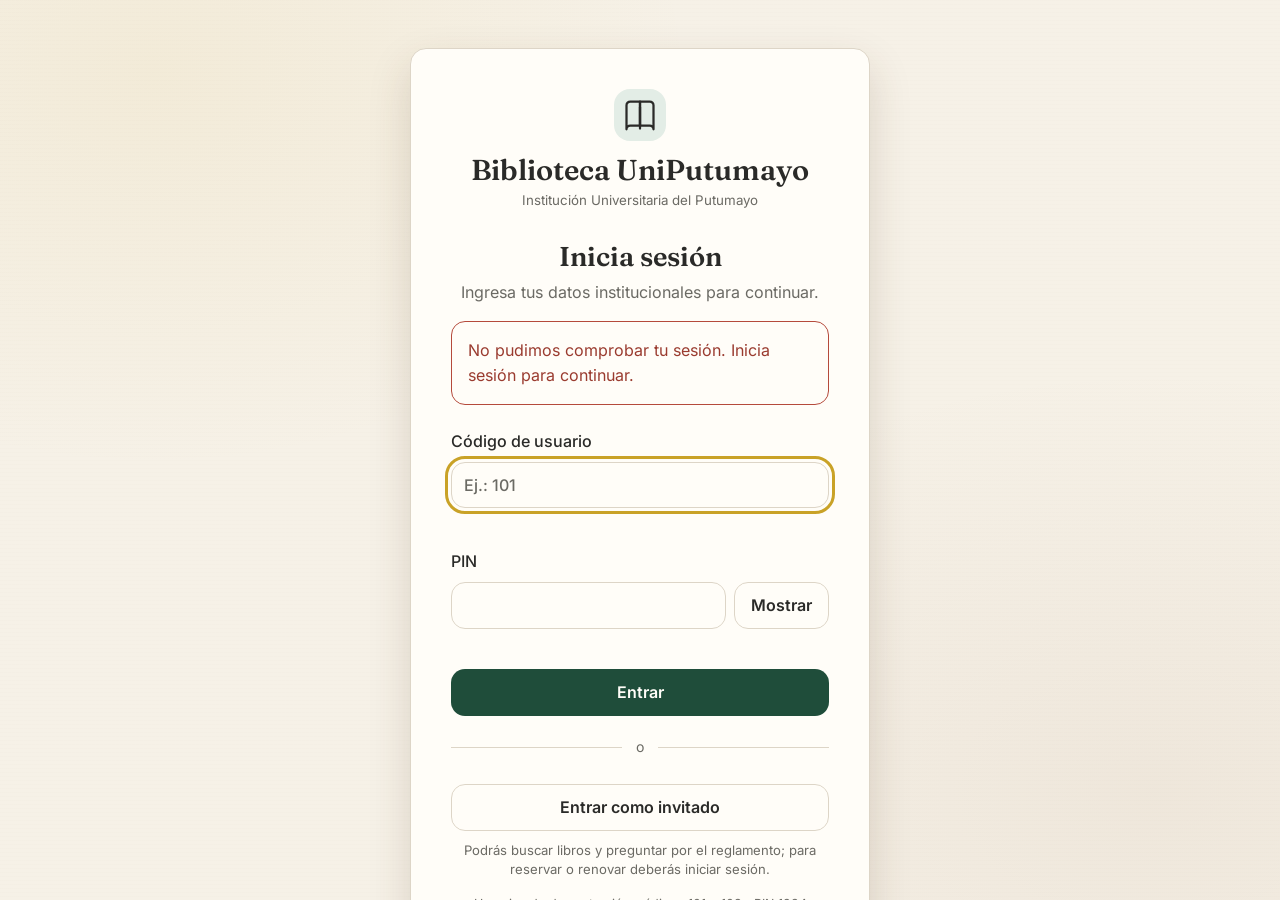
==== static/index.html @ ad5fbecc "Publicar proyecto del agente de biblioteca" ====
<!doctype html>
<html lang="es">
<head>
  <meta charset="utf-8">
  <meta name="viewport" content="width=device-width, initial-scale=1">
  <meta name="theme-color" content="#F6F1E7">
  <meta name="description" content="Biblioteca UniPutumayo de la Institución Universitaria del Putumayo.">
  <title>Biblioteca UniPutumayo · Institución Universitaria del Putumayo</title>
  <script>
    try {
      const temaGuardado = localStorage.getItem("tema");
      document.documentElement.dataset.tema =
        temaGuardado === "claro" || temaGuardado === "oscuro"
          ? temaGuardado
          : matchMedia("(prefers-color-scheme: dark)").matches ? "oscuro" : "claro";
    } catch {
      document.documentElement.dataset.tema =
        matchMedia("(prefers-color-scheme: dark)").matches ? "oscuro" : "claro";
    }
  </script>
  <link rel="icon" href="data:image/svg+xml,%3Csvg xmlns='http://www.w3.org/2000/svg' viewBox='0 0 24 24' fill='none' stroke='%231F4D3A' stroke-width='1.5' stroke-linecap='round' stroke-linejoin='round'%3E%3Cpath d='M12 7v14'/%3E%3Cpath d='M3 5.5A2.5 2.5 0 0 1 5.5 3H12v16H5.5A2.5 2.5 0 0 0 3 21.5z'/%3E%3Cpath d='M21 5.5A2.5 2.5 0 0 0 18.5 3H12v16h6.5a2.5 2.5 0 0 1 2.5 2.5z'/%3E%3C/svg%3E">
  <link rel="stylesheet" href="/static/css/variables.css">
  <link rel="stylesheet" href="/static/css/base.css">
  <link rel="stylesheet" href="/static/css/componentes.css">
  <link rel="stylesheet" href="/static/css/app.css">
  <script type="module" src="/static/js/app.js"></script>
</head>
<body>
  <section class="pantalla-sesion" id="pantalla-sesion" aria-labelledby="titulo-sesion">
    <div class="tarjeta tarjeta-sesion">
      <header class="marca-sesion">
        <span class="marca-sesion__icono" aria-hidden="true">
          <svg viewBox="0 0 24 24" fill="none" stroke="currentColor" stroke-width="1.5" stroke-linecap="round" stroke-linejoin="round">
            <path d="M12 7v14"/><path d="M3 5.5A2.5 2.5 0 0 1 5.5 3H12v16H5.5A2.5 2.5 0 0 0 3 21.5z"/><path d="M21 5.5A2.5 2.5 0 0 0 18.5 3H12v16h6.5a2.5 2.5 0 0 1 2.5 2.5z"/>
          </svg>
        </span>
        <span class="marca-sesion__texto">
          <strong>Biblioteca UniPutumayo</strong>
          <small>Institución Universitaria del Putumayo</small>
        </span>
      </header>
      <h1 id="titulo-sesion">Inicia sesión</h1>
      <p class="texto-sec">Ingresa tus datos institucionales para continuar.</p>
      <div class="aviso aviso--error sesion-aviso" id="sesion-aviso" role="alert" aria-live="assertive" hidden></div>
      <form id="formulario-sesion" novalidate>
        <label class="campo" for="codigo-sesion">Código de usuario
          <input id="codigo-sesion" name="codigo" type="text" inputmode="numeric" autocomplete="username"
            maxlength="10" pattern="[0-9]{3,10}" placeholder="Ej.: 101" required aria-describedby="error-codigo-sesion">
          <small class="campo-error" id="error-codigo-sesion"></small>
        </label>
        <label class="campo" for="pin-sesion">PIN
          <span class="campo-pin">
            <input id="pin-sesion" name="pin" type="password" inputmode="numeric" maxlength="4"
              autocomplete="current-password" pattern="[0-9]{4}" required aria-describedby="error-pin-sesion">
            <button class="btn btn--fantasma boton-mostrar-pin" id="mostrar-pin" type="button"
              aria-label="Mostrar PIN" aria-pressed="false">Mostrar</button>
          </span>
          <small class="campo-error" id="error-pin-sesion"></small>
        </label>
        <button class="btn btn--primario boton-entrar" id="entrar-sesion" type="submit">Entrar</button>
      </form>
      <div class="separador-sesion" aria-hidden="true"><span>o</span></div>
      <button class="btn btn--fantasma boton-invitado" id="entrar-invitado" type="button">Entrar como invitado</button>
      <p class="nota-invitado">Podrás buscar libros y preguntar por el reglamento; para reservar o renovar deberás iniciar sesión.</p>
      <p class="nota-demo">Usuarios de demostración: códigos 101 a 108 · PIN 1234</p>
    </div>
  </section>
  <div class="app-shell" hidden>
    <header class="cabecera-movil">
      <a class="marca" href="#chat" aria-label="Biblioteca UniPutumayo, Institución Universitaria del Putumayo, inicio">
        <span class="marca__icono" aria-hidden="true"></span>
        <span class="marca__texto"><strong>Biblioteca</strong><small>Agente</small></span>
      </a>
      <div class="cabecera-movil__acciones">
        <span class="usuario-chip" id="usuario-chip-movil" aria-live="polite">Invitado</span>
        <button class="btn btn--fantasma boton-sesion-movil" id="iniciar-sesion-movil" type="button" hidden>Iniciar sesión</button>
        <button class="btn btn--icono" id="abrir-cuenta-movil" type="button" aria-label="Abrir Mi cuenta" aria-controls="panel-cuenta">
          <span data-icono="usuario"></span>
        </button>
        <button class="btn btn--icono" id="abrir-menu-movil" type="button" aria-label="Abrir menú" aria-expanded="false" aria-controls="menu-movil">
          <span aria-hidden="true">☰</span>
        </button>
      </div>
    </header>
    <aside class="barra-lateral" aria-label="Navegación principal">
      <a class="marca" href="#chat" aria-label="Biblioteca UniPutumayo, Institución Universitaria del Putumayo, inicio">
        <span class="marca__icono" aria-hidden="true"></span>
        <span class="marca__texto"><strong>Biblioteca UniPutumayo</strong><small>Institución Universitaria del Putumayo</small></span>
      </a>
      <button class="btn btn--acento nueva-conversacion" id="nueva-conversacion" type="button">
        <span aria-hidden="true">＋</span><span>Nueva conversación</span>
      </button>
      <button class="btn btn--fantasma borrar-chat" id="borrar-chat" type="button" hidden>
        <span aria-hidden="true">×</span><span>Borrar chat</span>
      </button>
      <button class="btn btn--fantasma subir-tesis" id="subir-tesis" type="button" aria-label="Subir tesis" title="Subir tesis" hidden>
        <svg viewBox="0 0 24 24" fill="none" stroke="currentColor" stroke-width="1.5" stroke-linecap="round" stroke-linejoin="round" aria-hidden="true">
          <path d="M7 3.5h7l4 4V20a1.5 1.5 0 0 1-1.5 1.5h-9A1.5 1.5 0 0 1 6 20V5a1.5 1.5 0 0 1 1-1.5z"/>
          <path d="M14 3.5V8h4M12 17v-6m-2.5 2.5L12 11l2.5 2.5"/>
        </svg><span>Subir tesis</span>
      </button>
      <button class="btn btn--fantasma estado-subida-tesis" id="estado-subida-tesis" type="button" hidden>
        <span class="estado-subida-tesis__punto" aria-hidden="true"></span><span>Procesando tesis… 0 %</span>
      </button>
      <nav class="navegacion" aria-label="Vistas">
        <a href="#chat" data-vista="chat" aria-label="Chat"><span data-icono="chat"></span><span>Chat</span></a>
        <a href="#catalogo" data-vista="catalogo" aria-label="Catálogo"><span data-icono="catalogo"></span><span>Catálogo</span></a>
        <a href="#mi-cuenta" data-vista="mi-cuenta" aria-label="Mi cuenta"><span data-icono="usuario"></span><span>Mi cuenta</span></a>
        <a href="#mis-reservas" data-vista="mis-reservas" aria-label="Mis reservas"><span data-icono="reservar"></span><span>Mis reservas</span></a>
      </nav>
      <section class="servicios-panel" aria-label="Estado de servicios">
        <h2>Servicios</h2>
        <div class="servicios-lista">
          <span class="servicio servicio--espera" data-servicio="postgresql"><i class="servicio__punto"></i>PostgreSQL</span>
          <span class="servicio servicio--espera" data-servicio="ollama"><i class="servicio__punto"></i>Ollama</span>
          <span class="servicio servicio--espera" data-servicio="whisper"><i class="servicio__punto"></i>Whisper</span>
          <span class="servicio servicio--espera" data-servicio="piper"><i class="servicio__punto"></i>Piper</span>
        </div>
      </section>
      <div class="preferencias">
        <button class="interruptor preferencia-btn" id="leer-voz" type="button" aria-pressed="false">
          <span data-icono="play"></span><span>Leer respuestas en voz alta</span>
        </button>
        <button class="interruptor preferencia-btn" id="interruptor-tema" type="button" aria-pressed="false">
          <span data-icono="luna"></span><span>Modo oscuro</span>
        </button>
      </div>
      <a class="enlace-panel-tecnico" href="#panel/mapa"><span data-icono="ajustes"></span><span>Panel técnico</span><span aria-hidden="true">⚙</span></a>
    </aside>
    <div class="menu-movil" id="menu-movil" role="dialog" aria-modal="true" aria-labelledby="titulo-menu-movil" hidden>
      <button class="menu-movil__fondo" id="cerrar-menu-fondo" type="button" aria-label="Cerrar menú"></button>
      <section class="menu-movil__hoja" aria-label="Preferencias y servicios">
        <header><h2 id="titulo-menu-movil">Menú</h2><button class="btn btn--icono" id="cerrar-menu-movil" type="button" aria-label="Cerrar menú"><span data-icono="x"></span></button></header>
        <div id="contenido-menu-movil"></div>
      </section>
    </div>

    <main class="zona-central">
      <div class="vistas">
        <section class="vista vista--activa" id="vista-chat" data-contenedor-vista="chat" aria-labelledby="titulo-chat"></section>
        <section class="vista catalogo" id="vista-catalogo" data-contenedor-vista="catalogo" aria-labelledby="titulo-catalogo" hidden></section>
        <section class="vista vista-reservas" id="vista-mis-reservas" data-contenedor-vista="mis-reservas" aria-labelledby="titulo-mis-reservas" hidden>
          <h1 id="titulo-mis-reservas" tabindex="-1">Mis reservas</h1>
          <div class="mis-reservas-contenido" id="mis-reservas-contenido"></div>
        </section>
        <section class="vista panel-tecnico" id="vista-panel" data-contenedor-vista="panel" aria-labelledby="titulo-panel-tecnico" hidden>
          <header class="panel-tecnico__encabezado">
            <div>
              <h1 id="titulo-panel-tecnico" tabindex="-1">Panel técnico</h1>
              <p>Herramientas para la demostración y el seguimiento del agente.</p>
            </div>
            <a class="btn btn--fantasma panel-tecnico__volver" href="#chat">← Volver al chat</a>
          </header>
          <div class="panel-tecnico__pestanas" role="tablist" aria-label="Herramientas técnicas">
            <button id="pestana-panel-mapa" type="button" role="tab" aria-selected="true" aria-controls="panel-mapa" tabindex="0" data-pestana-panel="mapa">Mapa del conocimiento</button>
            <button id="pestana-panel-sql" type="button" role="tab" aria-selected="false" aria-controls="panel-sql" tabindex="-1" data-pestana-panel="sql">SQL vs pgvector</button>
            <button id="pestana-panel-bitacora" type="button" role="tab" aria-selected="false" aria-controls="panel-bitacora" tabindex="-1" data-pestana-panel="bitacora">Bitácora</button>
          </div>
          <section class="panel-tecnico__contenido" id="panel-mapa" role="tabpanel" aria-labelledby="pestana-panel-mapa" tabindex="0" data-panel-contenido="mapa"></section>
          <section class="panel-tecnico__contenido" id="panel-sql" role="tabpanel" aria-labelledby="pestana-panel-sql" tabindex="0" data-panel-contenido="sql" hidden></section>
          <section class="panel-tecnico__contenido" id="panel-bitacora" role="tabpanel" aria-labelledby="pestana-panel-bitacora" tabindex="0" data-panel-contenido="bitacora" hidden></section>
        </section>
      </div>
    </main>

    <aside class="panel-cuenta" id="panel-cuenta" aria-label="Mi cuenta">
      <div class="panel-cuenta__encabezado">
        <h2 tabindex="-1">Mi cuenta</h2>
        <button class="btn btn--icono" id="plegar-cuenta" type="button" aria-label="Plegar panel Mi cuenta" aria-expanded="true">
          <span data-icono="x"></span>
        </button>
      </div>
      <div class="cuenta-contenido" id="cuenta-contenido"></div>
    </aside>
    <button class="cuenta-overlay" id="cuenta-overlay" type="button" aria-label="Cerrar panel Mi cuenta" hidden></button>
    <nav class="navegacion-movil" aria-label="Navegación inferior">
      <a href="#chat" data-vista="chat" aria-label="Chat"><span data-icono="chat"></span><small>Chat</small></a>
      <a href="#catalogo" data-vista="catalogo" aria-label="Catálogo"><span data-icono="catalogo"></span><small>Catálogo</small></a>
      <a href="#mis-reservas" data-vista="mis-reservas" aria-label="Mis reservas"><span data-icono="reservar"></span><small>Reservas</small></a>
      <a href="#mi-cuenta" data-vista="mi-cuenta" aria-label="Mi cuenta"><span data-icono="usuario"></span><small>Mi cuenta</small></a>
    </nav>
  </div>
</body>
</html>
---- static/css/variables.css ----
:root {
  color-scheme: light;
  --papel: #F6F1E7;
  --superficie: #FFFDF8;
  --verde: #1F4D3A;
  --verde-claro: #E3EDE6;
  --madera: #8B5E3C;
  --laton: #C9A227;
  --tinta: #2A2A28;
  --gris: #6B6A64;
  --disponible: #2E7D4F;
  --prestado: #B54A3C;
  --reservado: #C98A1B;
  --disponible-texto: #23633E;
  --prestado-texto: #9A3B2F;
  --reservado-texto: #8A5A00;

  --fondo: var(--papel);
  --texto: var(--tinta);
  --texto-sec: var(--gris);
  --borde: #DDD5C7;
  --sombra: 0 10px 28px rgb(83 55 31 / 10%);
  --sombra-grande: 0 18px 42px rgb(83 55 31 / 17%);
  --foco: var(--laton);
  --boton-primario-bg: var(--verde);
  --boton-primario-fg: var(--superficie);
  --boton-acento-bg: var(--laton);
  --boton-acento-fg: var(--tinta);
  --radio: 14px;
  --radio-lg: 16px;
  --espacio-1: 4px;
  --espacio-2: 8px;
  --espacio-3: 12px;
  --espacio-4: 16px;
  --espacio-6: 24px;
  --espacio-8: 32px;
  --espacio-12: 48px;
  --dur-rapida: 150ms;
  --dur: 220ms;
  --ease: cubic-bezier(.2, .7, .2, 1);
}

[data-tema="oscuro"] {
  color-scheme: dark;
  --fondo: #14201B;
  --superficie: #1C2B25;
  --texto: #EDE6D6;
  --texto-sec: #C6C1B5;
  --verde-claro: #294438;
  --borde: #43544A;
  --sombra: 0 10px 28px rgb(0 0 0 / 24%);
  --sombra-grande: 0 18px 42px rgb(0 0 0 / 38%);
  --foco: #E3B84E;
  --boton-primario-bg: #367052;
  --boton-primario-fg: #FFFDF8;
  --boton-acento-bg: var(--laton);
  --boton-acento-fg: var(--tinta);
  --disponible-texto: #6CC08F;
  --prestado-texto: #E68A7D;
  --reservado-texto: #E3B04B;
}
---- static/css/base.css ----
@font-face {
  font-family: Inter;
  src: url("../fonts/inter-400.woff2") format("woff2");
  font-style: normal;
  font-weight: 400;
  font-display: swap;
}

@font-face {
  font-family: Inter;
  src: url("../fonts/inter-500.woff2") format("woff2");
  font-style: normal;
  font-weight: 500;
  font-display: swap;
}

@font-face {
  font-family: Inter;
  src: url("../fonts/inter-600.woff2") format("woff2");
  font-style: normal;
  font-weight: 600;
  font-display: swap;
}

@font-face {
  font-family: Inter;
  src: url("../fonts/inter-700.woff2") format("woff2");
  font-style: normal;
  font-weight: 700;
  font-display: swap;
}

@font-face {
  font-family: Fraunces;
  src: url("../fonts/fraunces-500.woff2") format("woff2");
  font-style: normal;
  font-weight: 500;
  font-display: swap;
}

@font-face {
  font-family: Fraunces;
  src: url("../fonts/fraunces-600.woff2") format("woff2");
  font-style: normal;
  font-weight: 600;
  font-display: swap;
}

@font-face {
  font-family: Fraunces;
  src: url("../fonts/fraunces-700.woff2") format("woff2");
  font-style: normal;
  font-weight: 700;
  font-display: swap;
}

@font-face {
  font-family: Fraunces;
  src: url("../fonts/fraunces-500-italic.woff2") format("woff2");
  font-style: italic;
  font-weight: 500;
  font-display: swap;
}

*,
*::before,
*::after {
  box-sizing: border-box;
}

html {
  min-width: 320px;
  background: var(--fondo);
  scroll-behavior: smooth;
}

body {
  min-width: 320px;
  min-height: 100vh;
  margin: 0;
  color: var(--texto);
  background-color: var(--fondo);
  background-image:
    radial-gradient(ellipse at 12% 8%, rgb(201 162 39 / 5%), transparent 34%),
    radial-gradient(ellipse at 90% 48%, rgb(139 94 60 / 4%), transparent 38%);
  font-family: Inter, sans-serif;
  font-size: 16px;
  line-height: 1.55;
  transition: color var(--dur) var(--ease), background-color var(--dur) var(--ease);
}

[data-tema="oscuro"] body {
  background-image:
    radial-gradient(ellipse at 12% 8%, rgb(201 162 39 / 5%), transparent 34%),
    radial-gradient(ellipse at 90% 48%, rgb(50 103 75 / 10%), transparent 38%);
}

button,
input,
select,
textarea {
  font: inherit;
}

button {
  color: inherit;
}

img,
svg {
  display: block;
  max-width: 100%;
}

a {
  color: var(--verde);
  text-underline-offset: .18em;
}

[data-tema="oscuro"] a {
  color: #A8D4B7;
}

h1,
h2,
h3,
h4,
.titulo {
  margin: 0;
  font-family: Fraunces, Georgia, serif;
  font-weight: 600;
  line-height: 1.16;
}

p {
  margin: 0;
}

::selection {
  color: var(--tinta);
  background: #EBD99C;
}

:focus-visible {
  outline: 3px solid var(--foco);
  outline-offset: 3px;
}

.sr-only {
  position: absolute;
  width: 1px;
  height: 1px;
  padding: 0;
  overflow: hidden;
  clip: rect(0, 0, 0, 0);
  white-space: nowrap;
  clip-path: inset(50%);
  border: 0;
}

* {
  scrollbar-color: #A79B85 transparent;
  scrollbar-width: thin;
}

*::-webkit-scrollbar {
  width: 10px;
  height: 10px;
}

*::-webkit-scrollbar-thumb {
  border: 3px solid transparent;
  border-radius: 999px;
  background: #A79B85;
  background-clip: padding-box;
}

@media (prefers-reduced-motion: reduce) {
  *,
  *::before,
  *::after {
    scroll-behavior: auto !important;
    animation-duration: .01ms !important;
    animation-iteration-count: 1 !important;
    transition-duration: .01ms !important;
  }
}
---- static/css/componentes.css ----
.contenedor {
  width: min(1120px, calc(100% - 32px));
  margin-inline: auto;
}

.seccion {
  margin-block: var(--espacio-12);
}

.seccion__encabezado {
  display: flex;
  align-items: end;
  justify-content: space-between;
  gap: var(--espacio-4);
  margin-bottom: var(--espacio-6);
}

.seccion__encabezado p,
.texto-sec {
  color: var(--texto-sec);
}

.rejilla {
  display: grid;
  gap: var(--espacio-4);
}

.rejilla--2 {
  grid-template-columns: repeat(2, minmax(0, 1fr));
}

.rejilla--3 {
  grid-template-columns: repeat(3, minmax(0, 1fr));
}

.rejilla--4 {
  grid-template-columns: repeat(4, minmax(0, 1fr));
}

.fila {
  display: flex;
  flex-wrap: wrap;
  align-items: center;
  gap: var(--espacio-3);
}

.btn {
  display: inline-flex;
  min-height: 44px;
  align-items: center;
  justify-content: center;
  gap: var(--espacio-2);
  padding: 10px 16px;
  border: 1px solid transparent;
  border-radius: var(--radio);
  background: var(--superficie);
  color: var(--texto);
  cursor: pointer;
  font-weight: 600;
  text-align: center;
  text-decoration: none;
  transition:
    transform var(--dur-rapida) var(--ease),
    box-shadow var(--dur-rapida) var(--ease),
    background-color var(--dur-rapida) var(--ease),
    border-color var(--dur-rapida) var(--ease);
}

.btn:hover:not(:disabled) {
  transform: translateY(-2px);
  box-shadow: var(--sombra);
}

.btn:active:not(:disabled) {
  transform: translateY(0);
}

.btn:disabled,
.btn[aria-disabled="true"] {
  cursor: not-allowed;
  opacity: .52;
}

.btn--muestra-hover {
  transform: translateY(-2px);
  box-shadow: var(--sombra);
}

.btn--muestra-foco {
  outline: 3px solid var(--foco);
  outline-offset: 3px;
}

.btn--primario {
  background: var(--boton-primario-bg);
  color: var(--boton-primario-fg);
}

.btn--primario:hover:not(:disabled) {
  background: #173d2e;
}

[data-tema="oscuro"] .btn--primario:hover:not(:disabled) {
  background: #447f60;
}

.btn--acento {
  background: var(--boton-acento-bg);
  color: var(--boton-acento-fg);
}

.btn--acento:hover:not(:disabled) {
  background: #D7B84F;
}

.btn--fantasma {
  border-color: var(--borde);
  background: transparent;
  color: var(--texto);
}

.btn--fantasma:hover:not(:disabled) {
  background: var(--verde-claro);
}

.btn--icono {
  width: 44px;
  height: 44px;
  padding: 9px;
  border-color: var(--borde);
  border-radius: 50%;
}

.btn--icono svg {
  width: 22px;
  height: 22px;
}

.campo {
  display: grid;
  gap: var(--espacio-2);
  color: var(--texto);
  font-weight: 500;
}

.campo input,
.campo select,
.campo textarea {
  width: 100%;
  min-height: 46px;
  padding: 10px 12px;
  border: 1px solid var(--borde);
  border-radius: var(--radio);
  background: var(--superficie);
  color: var(--texto);
}

.campo textarea {
  min-height: 110px;
  resize: vertical;
  field-sizing: content;
}

.campo input::placeholder,
.campo textarea::placeholder {
  color: var(--texto-sec);
  opacity: 1;
}

.tarjeta {
  padding: var(--espacio-6);
  border: 1px solid var(--borde);
  border-radius: var(--radio-lg);
  background: var(--superficie);
  box-shadow: var(--sombra);
}

.tarjeta > * + * {
  margin-top: var(--espacio-3);
}

.chip {
  display: inline-flex;
  min-height: 30px;
  align-items: center;
  gap: var(--espacio-2);
  padding: 4px 10px;
  border: 1px solid var(--borde);
  border-radius: 999px;
  background: var(--superficie);
  color: var(--texto);
  font-size: .875rem;
  font-weight: 500;
}

.chip--fuente {
  border-color: transparent;
  background: var(--verde-claro);
  color: var(--texto);
}

.chip svg {
  width: 16px;
  height: 16px;
}

.estado {
  display: inline-flex;
  align-items: center;
  gap: 7px;
  color: var(--texto);
  font-size: .9rem;
  font-weight: 600;
}

.estado::before,
.servicio__punto {
  width: 9px;
  height: 9px;
  flex: 0 0 9px;
  border-radius: 50%;
  background: currentColor;
  content: "";
}

.estado--disponible {
  color: var(--disponible-texto);
}

.estado--disponible::before {
  background: var(--disponible);
}

.estado--prestado {
  color: var(--prestado-texto);
}

.estado--prestado::before {
  background: var(--prestado);
}

.estado--reservado {
  color: var(--reservado-texto);
}

.estado--reservado::before {
  background: var(--reservado);
}

.interruptor {
  display: inline-flex;
  min-height: 44px;
  align-items: center;
  gap: var(--espacio-2);
  padding: 8px 12px;
  border: 1px solid var(--borde);
  border-radius: 999px;
  background: var(--superficie);
  color: var(--texto);
  cursor: pointer;
  font-weight: 600;
}

.interruptor svg {
  width: 20px;
  height: 20px;
}

.servicio {
  display: inline-flex;
  align-items: center;
  gap: var(--espacio-2);
  color: var(--texto);
}

.servicio--ok .servicio__punto {
  color: var(--disponible);
}

.servicio--error .servicio__punto {
  color: var(--prestado);
}

.servicio--espera .servicio__punto {
  color: var(--gris);
}

.lomo {
  position: relative;
  min-height: 220px;
  overflow: hidden;
  padding: var(--espacio-6) var(--espacio-4) var(--espacio-4) calc(var(--espacio-4) + 10px);
  border: 1px solid var(--borde);
  border-radius: var(--radio-lg);
  background: var(--superficie);
  box-shadow: var(--sombra);
  transition: transform var(--dur) var(--ease), box-shadow var(--dur) var(--ease);
}

.lomo::before {
  position: absolute;
  inset: 0 auto 0 0;
  width: 10px;
  background: var(--color-lomo, var(--verde));
  content: "";
}

.lomo:hover {
  transform: translateY(-3px);
  box-shadow: var(--sombra-grande);
}

.lomo--libro {
  --color-lomo: var(--verde);
}

.lomo--tesis {
  --color-lomo: var(--madera);
}

.lomo--articulo {
  --color-lomo: var(--laton);
}

.lomo--recurso_digital {
  --color-lomo: var(--gris);
}

.lomo__tipo {
  color: var(--texto-sec);
  font-size: .8rem;
  font-weight: 600;
  letter-spacing: .06em;
  text-transform: uppercase;
}

.lomo h3 {
  margin-block: var(--espacio-2);
  font-size: 1.35rem;
}

.lomo__autor,
.lomo__estante {
  color: var(--texto-sec);
  font-size: .92rem;
}

.lomo__pie {
  display: flex;
  flex-wrap: wrap;
  align-items: center;
  justify-content: space-between;
  gap: var(--espacio-2);
  margin-top: var(--espacio-4);
}

.coincidencia {
  display: grid;
  grid-template-columns: 1fr auto;
  align-items: center;
  gap: var(--espacio-2);
  margin-top: var(--espacio-3);
  color: var(--texto-sec);
  font-size: .82rem;
}

.coincidencia progress {
  width: 100%;
  height: 8px;
  overflow: hidden;
  border: 0;
  border-radius: 999px;
  background: var(--verde-claro);
  accent-color: var(--verde);
}

.coincidencia progress::-webkit-progress-bar {
  border-radius: 999px;
  background: var(--verde-claro);
}

.coincidencia progress::-webkit-progress-value {
  border-radius: 999px;
  background: var(--verde);
}

.pensando {
  display: inline-flex;
  align-items: center;
  gap: 6px;
}

.pensando span {
  width: 8px;
  height: 8px;
  border-radius: 50%;
  background: var(--verde);
  animation: pensar 1s infinite ease-in-out;
}

.pensando span:nth-child(2) {
  animation-delay: 150ms;
}

.pensando span:nth-child(3) {
  animation-delay: 300ms;
}

@keyframes pensar {
  0%, 60%, 100% { opacity: .35; transform: translateY(0); }
  30% { opacity: 1; transform: translateY(-4px); }
}

.confirmacion {
  border-color: #D9C17A;
  background: linear-gradient(135deg, var(--superficie), rgb(201 162 39 / 10%));
}

.confirmacion__titulo {
  display: flex;
  align-items: center;
  gap: var(--espacio-2);
  font-weight: 700;
}

.confirmacion__titulo svg {
  width: 22px;
  height: 22px;
  color: var(--reservado-texto);
}

.aviso {
  display: flex;
  align-items: flex-start;
  gap: var(--espacio-3);
  padding: var(--espacio-4);
  border: 1px solid var(--borde);
  border-radius: var(--radio);
  background: var(--superficie);
}

.aviso svg {
  width: 20px;
  height: 20px;
  flex: 0 0 auto;
}

.aviso--error {
  border-color: var(--prestado);
  color: var(--prestado-texto);
}

.aviso--info {
  border-color: #779A81;
  background: var(--verde-claro);
}

.barra-tiempos {
  display: flex;
  height: 18px;
  overflow: hidden;
  border-radius: 999px;
  background: var(--verde-claro);
}

.barra-tiempos__segmento {
  min-width: 3px;
}

.barra-tiempos__stt {
  background: #286A8A;
}

.barra-tiempos__busqueda {
  background: #287A58;
}

.barra-tiempos__llm {
  background: #72539A;
}

.barra-tiempos__tts {
  background: #A85D35;
}

.leyenda {
  display: flex;
  flex-wrap: wrap;
  gap: var(--espacio-3) var(--espacio-4);
  margin-top: var(--espacio-3);
  color: var(--texto-sec);
  font-size: .88rem;
}

.leyenda__item {
  display: inline-flex;
  align-items: center;
  gap: 7px;
}

.leyenda__color {
  width: 10px;
  height: 10px;
  border-radius: 3px;
}

.iconos {
  display: grid;
  grid-template-columns: repeat(auto-fit, minmax(125px, 1fr));
  gap: var(--espacio-3);
}

.icono-muestra {
  display: grid;
  min-height: 92px;
  justify-items: center;
  align-content: center;
  gap: var(--espacio-2);
  padding: var(--espacio-3);
  border: 1px solid var(--borde);
  border-radius: var(--radio);
  background: var(--superficie);
  color: var(--texto-sec);
  font-size: .82rem;
  text-align: center;
}

.icono-muestra svg {
  width: 24px;
  height: 24px;
  color: var(--verde);
}

.paleta-muestra {
  display: grid;
  grid-template-columns: repeat(auto-fit, minmax(135px, 1fr));
  gap: var(--espacio-3);
}

.color-muestra {
  overflow: hidden;
  border: 1px solid var(--borde);
  border-radius: var(--radio);
  background: var(--superficie);
}

.color-muestra__bloque {
  height: 68px;
  background: var(--muestra);
}

.color-muestra__texto {
  padding: var(--espacio-2) var(--espacio-3);
  font-size: .82rem;
}

.color-muestra__texto strong,
.color-muestra__texto span {
  display: block;
}

.color-muestra__texto span {
  color: var(--texto-sec);
}

.muestra-estados {
  display: grid;
  gap: var(--espacio-3);
}

.muestra-estados__fila {
  display: flex;
  flex-wrap: wrap;
  align-items: center;
  gap: var(--espacio-3);
}

.muestra-estados__fila > span:first-child {
  width: 88px;
  color: var(--texto-sec);
}

@media (max-width: 760px) {
  .rejilla--3,
  .rejilla--4 {
    grid-template-columns: repeat(2, minmax(0, 1fr));
  }
}

@media (max-width: 520px) {
  .contenedor {
    width: min(100% - 24px, 1120px);
  }

  .seccion {
    margin-block: var(--espacio-8);
  }

  .seccion__encabezado {
    align-items: flex-start;
    flex-direction: column;
  }

  .rejilla--2,
  .rejilla--3,
  .rejilla--4 {
    grid-template-columns: minmax(0, 1fr);
  }

  .tarjeta {
    padding: var(--espacio-4);
  }
}
/* Controles del modo llamada, creados desde el chat. */
.llamada {
  display: flex;
  flex-wrap: wrap;
  align-items: center;
  gap: .6rem 1rem;
  flex-basis: 100%;
  min-width: 0;
  padding-top: .6rem;
}
.llamada__estado {
  font-size: .82rem;
  line-height: 1.4;
  overflow-wrap: anywhere;
  flex: 1 1 14rem;
}
.llamada[data-estado="escuchando"] .llamada__estado::before {
  content: "● ";
  color: #27834d;
}
.llamada[data-estado="hablando"] .llamada__estado::before {
  content: "● ";
  color: var(--laton, #c9a227);
}
.chat-encabezado:has(> .llamada) { flex-wrap: wrap; }
@media (max-width: 480px) {
  .llamada { gap: .4rem; }
  .llamada__boton { min-height: 44px; }
  .llamada__estado { flex-basis: 100%; }
}
---- static/css/app.css ----
.catalogo { max-width: 1080px; margin-inline: auto; padding-bottom: 40px; color: var(--texto); }
.catalogo__cabecera, .catalogo__dialogo > header { display: flex; align-items: flex-start; justify-content: space-between; gap: 16px; margin-bottom: 24px; }
.catalogo__cabecera h1 { font-size: clamp(2rem, 4vw, 3rem); margin-bottom: 8px; }
.catalogo__estadisticas { display: grid; grid-template-columns: repeat(4, minmax(0, 1fr)); gap: 12px; margin-bottom: 24px; }
.catalogo__numero { display: flex; flex-direction: column; padding: 18px; border: 1px solid var(--borde); border-radius: var(--radio); background: var(--superficie); }
.catalogo__numero strong { font-size: 1.9rem; color: var(--texto); }
.catalogo__numero span { font-size: .82rem; color: var(--texto-sec); }
.catalogo__filtros { display: grid; grid-template-columns: repeat(2, minmax(0, 1fr)); gap: 16px; padding: 20px; border: 1px solid var(--borde); border-radius: var(--radio); background: var(--superficie); }
.catalogo__busqueda, .catalogo__disponibles, .catalogo__filtros > .catalogo__acciones { grid-column: 1 / -1; }
.catalogo__filtros .campo { margin: 0; min-width: 0; }
.catalogo__filtros select, .catalogo__filtros input[type="search"] { width: 100%; min-width: 0; min-height: 44px; padding: 10px; color: var(--texto); background: var(--superficie); border: 1px solid var(--borde); border-radius: var(--radio); font: inherit; }
.catalogo__disponibles { display: flex; align-items: center; gap: 10px; }
.catalogo__disponibles input { width: 18px; height: 18px; }
.catalogo__estado { margin-block: 20px; }
.catalogo__rejilla { display: grid; grid-template-columns: repeat(2, minmax(0, 1fr)); gap: 18px; }
.catalogo__tarjeta { display: flex; flex-direction: column; gap: 10px; padding: 22px; min-width: 0; overflow-wrap: anywhere; }
.catalogo__tarjeta h2 { font-size: 1.35rem; line-height: 1.3; }
.catalogo__tipo { font-size: .75rem; text-transform: uppercase; letter-spacing: .08em; }
.catalogo__programa, .catalogo__estante { font-size: .85rem; }
.catalogo__tarjeta .estado { align-self: flex-start; }
.catalogo__acciones { display: flex; flex-wrap: wrap; gap: 10px; }
.catalogo__tarjeta > .catalogo__acciones { margin-top: auto; padding-top: 12px; }
.catalogo__paginas { display: flex; justify-content: space-between; align-items: center; gap: 10px; margin-top: 24px; }
.catalogo__paginas span { text-align: center; font-size: .85rem; }
.catalogo__dialogo { width: min(720px, calc(100vw - 32px)); max-height: 85dvh; overflow: auto; padding: 24px; color: var(--texto); background: var(--superficie); border: 1px solid var(--borde); border-radius: var(--radio); }
.catalogo__dialogo::backdrop { background: rgb(0 0 0 / 55%); }
.catalogo__dialogo h2 { font-size: 1.6rem; overflow-wrap: anywhere; }
.catalogo__dialogo > header h2 { min-width: 0; }
.catalogo__dialogo > header button { flex-shrink: 0; }
.catalogo__dialogo [data-ficha] > p { overflow-wrap: anywhere; }
.catalogo__dialogo [data-ficha] { display: grid; gap: 16px; }
.catalogo__resumen { white-space: pre-line; overflow-wrap: anywhere; }
@media (max-width: 600px) {
  .catalogo { padding-bottom: 100px; }
  .catalogo__estadisticas { grid-template-columns: repeat(2, minmax(0, 1fr)); }
  .catalogo__rejilla, .catalogo__filtros { grid-template-columns: minmax(0, 1fr); }
  .catalogo__cabecera { flex-wrap: wrap; }
  .catalogo__numero, .catalogo__filtros, .catalogo__tarjeta { padding: 16px; }
}

.app-shell {
  display: grid;
  width: 100%;
  min-height: 100vh;
  grid-template-columns: 260px minmax(0, 1fr) 320px;
}

.app-shell[hidden],
.pantalla-sesion[hidden] {
  display: none;
}

/* Mientras se ve el login, la página de detrás no se desplaza (ni muestra su barra) */
html:has(.pantalla-sesion:not([hidden])),
body:has(.pantalla-sesion:not([hidden])) {
  overflow: hidden;
}

.pantalla-sesion {
  position: fixed;
  z-index: 30;
  inset: 0;
  display: grid;
  width: 100%;
  max-width: 100%;
  box-sizing: border-box;
  min-height: 100vh;
  min-height: 100dvh;
  place-items: center;
  overflow-x: hidden;
  overflow-y: auto;
  /* Se puede desplazar, pero sin barra visible: en celular la barra empujaba la tarjeta
     y dejaba una franja clara a la derecha en modo oscuro */
  scrollbar-width: none;
  padding: clamp(16px, 5vw, 48px);
  background-color: var(--papel);
  background-image:
    radial-gradient(ellipse at 12% 8%, rgb(201 162 39 / 8%), transparent 34%),
    radial-gradient(ellipse at 90% 88%, rgb(139 94 60 / 7%), transparent 38%),
    repeating-linear-gradient(0deg, transparent 0 3px, rgb(83 55 31 / 2%) 4px);
  opacity: 1;
  transition: opacity var(--dur) var(--ease), transform var(--dur) var(--ease);
}

[data-tema="oscuro"] .pantalla-sesion {
  background-color: var(--fondo);
  background-image:
    radial-gradient(ellipse at 12% 8%, rgb(201 162 39 / 7%), transparent 34%),
    radial-gradient(ellipse at 90% 88%, rgb(50 103 75 / 12%), transparent 38%);
}

.pantalla-sesion--salida {
  opacity: 0;
  pointer-events: none;
  transform: translateY(-8px);
}

.tarjeta-sesion {
  width: min(100%, 460px);
  padding: clamp(24px, 6vw, 40px);
  box-shadow: var(--sombra-grande);
}

.marca-sesion {
  display: grid;
  justify-items: center;
  gap: 12px;
  margin-bottom: 30px;
  text-align: center;
}

.marca-sesion__icono {
  display: grid;
  width: 52px;
  height: 52px;
  place-items: center;
  border-radius: 16px;
  background: var(--verde-claro);
  color: var(--texto);
}

.marca-sesion__icono svg {
  width: 36px;
  height: 36px;
}

.marca-sesion__texto {
  display: grid;
  gap: 4px;
}

.marca-sesion__texto strong {
  font-family: Fraunces, Georgia, serif;
  font-size: clamp(1.45rem, 5vw, 1.8rem);
  font-weight: 600;
  line-height: 1.15;
}

.marca-sesion__texto small,
.nota-invitado,
.nota-demo {
  color: var(--texto-sec);
}

.tarjeta-sesion > h1 {
  font-size: 1.7rem;
  text-align: center;
}

.tarjeta-sesion > .texto-sec {
  margin-top: 8px;
  text-align: center;
}

#formulario-sesion {
  display: grid;
  gap: 16px;
  margin-top: 24px;
}

.campo-pin {
  display: flex;
  align-items: stretch;
  gap: 8px;
}

.campo-pin input {
  min-width: 0;
}

.boton-mostrar-pin {
  flex: 0 0 auto;
  min-width: 84px;
}

.campo-error {
  min-height: 1.25em;
  color: var(--prestado-texto);
  font-size: .84rem;
  font-weight: 500;
}

.campo input[aria-invalid="true"] {
  border-color: var(--prestado);
}

.boton-entrar,
.boton-invitado {
  width: 100%;
}

.sesion-aviso {
  margin-top: 16px;
}

.sesion-aviso[hidden] {
  display: none;
}

.separador-sesion {
  display: flex;
  align-items: center;
  gap: 14px;
  margin: 20px 0 14px;
  color: var(--texto-sec);
  font-size: .88rem;
}

.separador-sesion::before,
.separador-sesion::after {
  height: 1px;
  flex: 1;
  background: var(--borde);
  content: "";
}

.nota-invitado,
.nota-demo {
  margin-top: 10px;
  font-size: .82rem;
  line-height: 1.45;
  text-align: center;
}

.nota-demo {
  margin-top: 16px;
  font-size: .78rem;
}

.cabecera-movil__acciones .usuario-chip {
  max-width: 68px;
  padding-inline: 6px;
  font-size: .72rem;
}

.boton-sesion-movil {
  min-height: 36px;
  padding: 4px 6px;
  font-size: .73rem;
}

.barra-lateral {
  position: sticky;
  top: 0;
  display: flex;
  height: 100vh;
  flex-direction: column;
  gap: var(--espacio-6);
  overflow: auto;
  padding: 24px 18px;
  border-right: 1px solid var(--borde);
  background: color-mix(in srgb, var(--superficie) 88%, transparent);
}

.marca {
  display: flex;
  align-items: center;
  gap: 12px;
  color: var(--texto);
  text-decoration: none;
}

.marca__icono {
  width: 38px;
  height: 38px;
  flex: 0 0 38px;
  background: var(--verde);
  mask: url("data:image/svg+xml,%3Csvg xmlns='http://www.w3.org/2000/svg' viewBox='0 0 24 24' fill='none' stroke='black' stroke-width='1.5' stroke-linecap='round' stroke-linejoin='round'%3E%3Cpath d='M12 7v14'/%3E%3Cpath d='M3 5.5A2.5 2.5 0 0 1 5.5 3H12v16H5.5A2.5 2.5 0 0 0 3 21.5z'/%3E%3Cpath d='M21 5.5A2.5 2.5 0 0 0 18.5 3H12v16h6.5a2.5 2.5 0 0 1 2.5 2.5z'/%3E%3C/svg%3E") center / contain no-repeat;
}

.marca__texto {
  display: grid;
  line-height: 1.25;
}

.marca__texto strong {
  font-family: Fraunces, Georgia, serif;
  font-size: 1.05rem;
}

.marca__texto small {
  color: var(--texto-sec);
}

.nueva-conversacion {
  width: 100%;
}

.borrar-chat {
  width: 100%;
  margin-top: 6px;
}

.navegacion,
.navegacion-movil {
  display: grid;
  gap: 6px;
}

.navegacion a,
.navegacion-movil a {
  display: flex;
  min-width: 44px;
  min-height: 46px;
  align-items: center;
  gap: 12px;
  padding: 9px 12px;
  border-radius: var(--radio);
  color: var(--texto);
  text-decoration: none;
  transition: background-color var(--dur-rapida) var(--ease);
}

.navegacion a:hover,
.navegacion-movil a:hover {
  background: var(--verde-claro);
}

.navegacion a[aria-current="page"],
.navegacion-movil a[aria-current="page"] {
  background: var(--verde-claro);
  color: var(--texto);
  font-weight: 700;
}

.navegacion svg,
.navegacion-movil svg,
.preferencia-btn svg {
  width: 22px;
  height: 22px;
  flex: 0 0 auto;
}

.servicios-panel {
  margin-top: auto;
}

.servicios-panel h2 {
  margin-bottom: 10px;
  font-family: Inter, sans-serif;
  font-size: .88rem;
}

.servicios-lista {
  display: grid;
  grid-template-columns: 1fr 1fr;
  gap: 9px 4px;
  font-size: .8rem;
}

.preferencias {
  display: grid;
  gap: 8px;
}

.preferencia-btn {
  justify-content: flex-start;
  padding-inline: 10px;
  font-size: .84rem;
  text-align: left;
}

.preferencia-btn[aria-pressed="true"] {
  border-color: var(--verde);
  background: var(--verde-claro);
}

.zona-central {
  min-width: 0;
  min-height: 100vh;
}

.vistas,
.vista {
  min-width: 0;
  min-height: 100vh;
}

.vista {
  padding: clamp(20px, 3vw, 42px);
}

.vista[hidden] {
  display: none;
}

.panel-cuenta {
  position: sticky;
  top: 0;
  height: 100vh;
  overflow: auto;
  padding: 24px 20px;
  border-left: 1px solid var(--borde);
  background: var(--superficie);
  transition: transform var(--dur) var(--ease);
}

.panel-cuenta__encabezado {
  display: flex;
  align-items: center;
  justify-content: space-between;
  gap: 12px;
  margin-bottom: 20px;
}

.panel-cuenta__encabezado h2 {
  font-size: 1.4rem;
}

.cuenta-overlay,
.navegacion-movil,
.cabecera-movil {
  display: none;
}

.chat-vista {
  display: flex;
  width: min(100%, 900px);
  min-height: calc(100vh - 84px);
  flex-direction: column;
  margin-inline: auto;
}

.chat-encabezado {
  display: flex;
  align-items: center;
  justify-content: space-between;
  gap: 16px;
  margin-bottom: 22px;
}

#avisos-disponibilidad {
  flex-direction: column;
  margin-bottom: var(--espacio-4);
  overflow-wrap: anywhere;
}

.chat-encabezado h1,
.vista > h1 {
  font-size: clamp(1.7rem, 3vw, 2.4rem);
}

.chat-acciones-cabecera {
  display: flex;
  align-items: center;
  gap: 8px;
}

.chat-acciones-cabecera [hidden] {
  display: none;
}

.chat-acciones-cabecera .usuario-chip {
  max-width: 190px;
}

.usuario-chip {
  max-width: 190px;
  overflow: hidden;
  padding: 6px 12px;
  border-radius: 999px;
  background: var(--verde-claro);
  text-overflow: ellipsis;
  white-space: nowrap;
}

.servicio-aviso {
  margin-bottom: 14px;
  font-size: .9rem;
}

.servicio-aviso:empty,
.servicio-aviso[hidden] {
  display: none;
}

.icono svg,
[data-icono] svg,
button svg,
.mensaje__avatar svg,
.marca svg {
  width: 20px;
  height: 20px;
  flex: none;
}

.btn--icono svg {
  width: 22px;
  height: 22px;
}

.chat-mensajes {
  display: flex;
  flex: 1 1 auto;
  flex-direction: column;
  gap: 16px;
  padding: 4px 2px 24px;
}

.bienvenida {
  display: flex;
  min-height: min(62vh, 680px);
  flex-direction: column;
  align-items: center;
  justify-content: center;
  text-align: center;
}

.bienvenida h2 {
  font-size: clamp(2.15rem, 5vw, 3.5rem);
}

.bienvenida > p {
  max-width: 560px;
  margin-top: 12px;
  color: var(--texto-sec);
}

.microfono-grande {
  display: grid;
  width: 96px;
  height: 96px;
  place-items: center;
  margin: 24px auto 26px;
  border: 0;
  border-radius: 50%;
  background: var(--verde);
  color: white;
  cursor: pointer;
  box-shadow: var(--sombra);
}

.microfono-grande svg {
  width: 40px;
  height: 40px;
}

.sugerencias {
  display: grid;
  width: 100%;
  grid-template-columns: repeat(3, minmax(0, 1fr));
  gap: 10px;
  text-align: left;
}

.sugerencia {
  display: flex;
  min-height: 68px;
  align-items: center;
  gap: 10px;
  padding: 12px;
  border: 1px solid var(--borde);
  border-radius: var(--radio);
  background: var(--superficie);
  color: var(--texto);
  cursor: pointer;
  text-align: left;
}

.sugerencia svg {
  width: 20px;
  flex: 0 0 20px;
  color: var(--verde);
}

.mensaje {
  display: flex;
  max-width: min(88%, 720px);
  gap: 10px;
}

.mensaje--usuario {
  align-self: flex-end;
  flex-direction: row-reverse;
}

.mensaje__avatar {
  display: grid;
  width: 34px;
  height: 34px;
  flex: 0 0 34px;
  place-items: center;
  border-radius: 50%;
  background: var(--verde-claro);
  color: var(--texto);
}

.mensaje__avatar svg {
  width: 20px;
  height: 20px;
}

.mensaje__cuerpo {
  min-width: 0;
  padding: 13px 15px;
  border: 1px solid var(--borde);
  border-radius: 5px 16px 16px;
  background: var(--superficie);
  box-shadow: var(--sombra);
}

.mensaje--usuario .mensaje__cuerpo {
  border-color: transparent;
  border-radius: 16px 5px 16px 16px;
  background: var(--verde);
  color: #fffdf8;
}

.mensaje__meta {
  display: flex;
  flex-wrap: wrap;
  align-items: center;
  gap: 8px;
  margin-bottom: 8px;
  color: var(--texto-sec);
  font-size: .78rem;
}

.mensaje--usuario .mensaje__meta {
  justify-content: flex-end;
  color: rgb(255 253 248 / 82%);
}

.mensaje__texto > :first-child {
  margin-top: 0;
}

.mensaje__texto > :last-child {
  margin-bottom: 0;
}

.mensaje__texto p,
.mensaje__texto ul,
.mensaje__texto ol {
  margin-block: 0 10px;
}

.mensaje__texto ul,
.mensaje__texto ol {
  padding-left: 1.35rem;
}

.mensaje__herramientas,
.pasos-siguientes,
.confirmacion__acciones {
  display: flex;
  flex-wrap: wrap;
  align-items: center;
  gap: 8px;
  margin-top: 12px;
}

.mensaje__herramientas .btn,
.pasos-siguientes .btn {
  min-height: 36px;
  padding: 6px 10px;
  font-size: .84rem;
}

.detalles-tecnicos {
  margin-top: 12px;
  color: var(--texto-sec);
  font-size: .86rem;
}

.detalles-tecnicos summary {
  width: fit-content;
  cursor: pointer;
}

.detalles-tecnicos dl {
  display: grid;
  grid-template-columns: 1fr auto;
  gap: 4px 14px;
  margin-block: 10px;
}

.detalles-tecnicos dd {
  margin: 0;
  color: var(--texto);
}

.fuentes {
  display: flex;
  flex-wrap: wrap;
  gap: 7px;
  margin-top: 12px;
}

.lomos-chat {
  display: grid;
  grid-template-columns: repeat(auto-fit, minmax(min(100%, 230px), 1fr));
  gap: 12px;
  margin-top: 12px;
}

.lomo-chat {
  min-width: 0;
}

.lomo__resumen {
  display: grid;
  grid-template-rows: 0fr;
  transition: grid-template-rows var(--dur) var(--ease);
}

.lomo__resumen--abierto {
  grid-template-rows: 1fr;
}

.lomo__resumen > div {
  overflow: hidden;
}

.lomo__resumen p {
  margin-top: 12px;
  white-space: pre-line;
}

.lomo__acciones {
  display: flex;
  flex-wrap: wrap;
  gap: 7px;
  margin-top: 12px;
}

.lomo__acciones .btn {
  min-height: 38px;
  padding: 6px 9px;
  font-size: .82rem;
}

.mensaje .confirmacion {
  margin-top: 12px;
}

.avisos-bienvenida {
  margin-top: 14px;
}

.avisos-bienvenida ul {
  display: grid;
  gap: 6px;
  margin: 0;
  padding-left: 20px;
}

.aviso-categoria--prestado {
  color: var(--prestado-texto);
}

.aviso-categoria--reservado {
  color: var(--reservado-texto);
}

.barra-escritura {
  position: sticky;
  bottom: 0;
  z-index: 3;
  padding: 12px 0 4px;
  background: linear-gradient(transparent, var(--fondo) 18%);
}

.form-escritura {
  display: flex;
  align-items: flex-end;
  gap: 8px;
  padding: 8px;
  border: 1px solid var(--borde);
  border-radius: 18px;
  background: var(--superficie);
  box-shadow: var(--sombra);
}

.form-escritura textarea {
  width: 100%;
  min-height: 42px;
  max-height: 150px;
  padding: 10px;
  border: 0;
  outline: 0;
  resize: none;
  background: transparent;
  color: var(--texto);
}

.form-escritura textarea:focus-visible {
  outline: 0;
}

.form-escritura .btn--icono {
  flex: 0 0 44px;
}

.btn-microfono--grabando {
  border-color: var(--prestado);
  background: rgb(181 74 60 / 16%);
  color: var(--prestado-texto);
  animation: pulso-microfono 1.1s infinite;
}

@keyframes pulso-microfono {
  50% { box-shadow: 0 0 0 7px rgb(181 74 60 / 18%); }
}

.voz-panel {
  display: grid;
  grid-template-columns: minmax(0, 1fr) auto;
  align-items: center;
  gap: 8px 14px;
  margin-bottom: 9px;
  padding: 12px;
  border: 1px solid var(--borde);
  border-radius: var(--radio);
  background: var(--superficie);
}

.voz-panel[hidden] {
  display: none;
}

.voz-panel canvas {
  width: 100%;
  height: 46px;
}

.voz-panel__acciones {
  display: flex;
  flex-wrap: wrap;
  gap: 8px;
  grid-column: 1 / -1;
}

.voz-panel__acciones .btn {
  min-height: 38px;
  padding: 6px 12px;
}

.boton-bajar {
  position: fixed;
  right: max(24px, calc((100vw - 1200px) / 2));
  bottom: 100px;
  z-index: 4;
  box-shadow: var(--sombra-grande);
}

.boton-bajar[hidden] {
  display: none;
}

.orbita-voz {
  display: inline-flex;
  align-items: center;
  gap: 10px;
  margin-top: 10px;
}

.orbe-voz {
  width: 30px;
  height: 30px;
  border-radius: 50%;
  background: radial-gradient(circle at 35% 30%, #f9e9a7, #c9a227 52%, #8b5e3c);
  box-shadow: 0 0 18px rgb(201 162 39 / 45%);
}

.cuenta-vacia {
  padding: 16px;
  border: 1px dashed var(--borde);
  border-radius: var(--radio);
  color: var(--texto-sec);
}

.cuenta-usuario {
  display: grid;
  grid-template-columns: 48px minmax(0, 1fr);
  gap: 12px;
  align-items: center;
  padding-bottom: 16px;
  border-bottom: 1px solid var(--borde);
}

.cuenta-avatar {
  display: grid;
  width: 48px;
  height: 48px;
  place-items: center;
  border-radius: 50%;
  background: var(--verde-claro);
  color: var(--texto);
  font-weight: 700;
}

.cuenta-usuario h3 {
  overflow-wrap: anywhere;
  font-family: Inter, sans-serif;
  font-size: 1rem;
}

.cuenta-seccion {
  margin-top: 18px;
}

.cuenta-seccion h3 {
  margin-bottom: 10px;
  font-size: 1.08rem;
}

.cuenta-item {
  margin-top: 9px;
  padding: 12px;
  border: 1px solid var(--borde);
  border-radius: var(--radio);
  background: var(--fondo);
  font-size: .9rem;
}

.cuenta-item strong {
  display: block;
}

.dias-barra {
  height: 8px;
  margin-block: 8px;
  overflow: hidden;
  border-radius: 999px;
  background: var(--verde-claro);
}

.dias-barra span {
  display: block;
  height: 100%;
  border-radius: inherit;
  background: var(--disponible);
}

.dias-barra--alerta span {
  background: var(--reservado);
}

.dias-barra--vencida span {
  background: var(--prestado);
}

.cuenta-total {
  padding: 12px;
  border-radius: var(--radio);
  background: rgb(181 74 60 / 12%);
  color: var(--prestado-texto);
  font-weight: 700;
}

.cuenta-cerrar {
  width: 100%;
  margin-top: 20px;
}

.cuenta-cerrar svg {
  width: 20px;
  height: 20px;
  flex: 0 0 20px;
}

.menu-movil[hidden] {
  display: none;
}

.bibliografia {
  margin-top: 12px;
}

.bibliografia h3 {
  margin-bottom: 8px;
}

.bibliografia li,
.bibliografia-entrada {
  margin-bottom: 8px;
}

.bibliografia-copiar {
  min-height: 40px;
  padding: 8px 12px;
  border: 1px solid var(--borde);
  border-radius: var(--radio);
  background: var(--superficie);
  color: var(--texto);
  cursor: pointer;
}

.bibliografia-anuncio {
  margin-left: 8px;
}

@media (min-width: 1100px) {
  .app-shell--cuenta-plegada {
    grid-template-columns: 260px minmax(0, 1fr) 56px;
  }

  .app-shell--cuenta-plegada .panel-cuenta {
    overflow: hidden;
    padding-inline: 6px;
  }

  .app-shell--cuenta-plegada .panel-cuenta__encabezado {
    flex-direction: column;
  }

  .app-shell--cuenta-plegada .panel-cuenta__encabezado h2,
  .app-shell--cuenta-plegada .cuenta-contenido {
    display: none;
  }
}

@media (min-width: 768px) and (max-width: 1099px) {
  .app-shell {
    grid-template-columns: 76px minmax(0, 1fr);
  }

  .barra-lateral {
    z-index: 5;
    align-items: center;
    padding-inline: 10px;
  }

  .marca__texto,
  .nueva-conversacion > span:not(:first-child),
  .navegacion a > span:not(:first-child),
  .servicios-panel h2,
  .preferencia-btn > span:not(:first-child) {
    display: none;
  }

  .nueva-conversacion {
    width: 48px;
    min-width: 48px;
    overflow: hidden;
    padding: 10px;
    font-size: 1.35rem;
  }

  .navegacion {
    width: 100%;
  }

  .navegacion a {
    justify-content: center;
    padding: 10px;
  }

  .servicios-lista {
    grid-template-columns: repeat(2, 1fr);
  }

  .servicios-lista .servicio {
    justify-content: center;
    gap: 0;
    overflow: hidden;
    font-size: 0;
  }

  .preferencias {
    justify-items: center;
  }

  .preferencia-btn {
    width: 48px;
    min-width: 48px;
    justify-content: center;
    overflow: hidden;
    padding: 8px;
  }

  .panel-cuenta {
    position: fixed;
    z-index: 10;
    top: 0;
    right: 0;
    width: min(380px, 90vw);
    box-shadow: var(--sombra-grande);
    transform: translateX(105%);
  }

  .panel-cuenta--abierto {
    transform: translateX(0);
  }

  .cuenta-overlay {
    position: fixed;
    z-index: 9;
    inset: 0;
    border: 0;
    background: rgb(0 0 0 / 40%);
  }

  .cuenta-overlay:not([hidden]) {
    display: block;
  }
}

@media (max-width: 767px) {
  .app-shell {
    display: block;
    min-height: 100dvh;
  }

  .cabecera-movil {
    position: sticky;
    z-index: 8;
    top: 0;
    display: flex;
    min-height: 58px;
    align-items: center;
    justify-content: space-between;
    gap: 12px;
    padding: 7px 12px;
    border-bottom: 1px solid var(--borde);
    background: var(--superficie);
  }

  .cabecera-movil .marca {
    min-width: 0;
  }

  .cabecera-movil .marca__texto {
    display: grid;
  }

  .cabecera-movil__acciones {
    min-width: 0;
    display: flex;
    align-items: center;
    gap: 7px;
  }

  .cabecera-movil__acciones [hidden] {
    display: none;
  }

  .cabecera-movil--invitado #usuario-chip-movil {
    display: none;
  }

  .cabecera-movil__acciones .btn--icono {
    width: 38px;
    min-width: 38px;
    height: 38px;
    padding: 7px;
  }

  .menu-movil[hidden] {
    display: none;
  }

  .menu-movil:not([hidden]) {
    position: fixed;
    z-index: 20;
    inset: 0;
    display: block;
  }

  .menu-movil__fondo {
    position: absolute;
    inset: 0;
    width: 100%;
    border: 0;
    background: rgb(0 0 0 / 42%);
  }

  .menu-movil__hoja {
    position: absolute;
    top: 0;
    right: 0;
    display: grid;
    width: min(340px, 90vw);
    max-height: 100dvh;
    gap: 18px;
    overflow: auto;
    padding: 20px;
    border-radius: 0 0 0 18px;
    background: var(--superficie);
    box-shadow: var(--sombra-grande);
  }

  #contenido-menu-movil {
    display: grid;
    gap: 18px;
  }

  #contenido-menu-movil .servicios-panel {
    margin: 0;
  }

  .menu-movil__hoja > header {
    display: flex;
    align-items: center;
    justify-content: space-between;
  }

  .menu-movil__hoja > header h2 {
    font-size: 1.4rem;
  }

  .menu-movil__hoja .servicios-panel {
    display: block;
  }

  .menu-movil__hoja .servicios-panel h2 {
    display: block;
  }

  .menu-movil__hoja .servicios-lista {
    display: grid;
    grid-template-columns: repeat(2, minmax(0, 1fr));
    gap: 10px;
    font-size: .84rem;
  }

  .menu-movil__hoja .preferencias {
    display: grid;
  }

  .menu-movil__hoja .preferencia-btn {
    min-height: 44px;
    justify-content: flex-start;
    font-size: .9rem;
  }

  .menu-movil__hoja .nueva-conversacion {
    width: 100%;
    justify-content: flex-start;
    overflow: visible;
    padding: 10px 16px;
    font-size: 1rem;
  }

  .menu-movil__hoja .nueva-conversacion > span:not(:first-child) {
    display: inline;
  }

  .barra-lateral {
    display: none;
  }

  .zona-central,
  .vistas,
  .vista {
    min-height: calc(100dvh - 130px);
  }

  .vista {
    padding: 18px 14px 98px;
  }

  .chat-mensajes {
    padding-bottom: calc(var(--zona-fija-movil, 150px) + 24px);
  }

  .chat-vista {
    min-height: calc(100dvh - 148px);
  }

  .chat-encabezado {
    align-items: flex-start;
    margin-bottom: 14px;
  }

  .chat-vista {
    padding-top: 10px;
  }

  .chat-encabezado h1 {
    font-size: 1.7rem;
  }

  .chat-acciones-cabecera {
    display: none;
  }

  .usuario-chip {
    max-width: 100px;
    font-size: .8rem;
  }

  .chat-acciones-cabecera .btn {
    min-height: 38px;
    padding: 6px 9px;
    font-size: .83rem;
  }

  .bienvenida {
    min-height: auto;
    padding: 28px 0 12px;
  }

  .bienvenida h2 {
    font-size: 2rem;
  }

  .microfono-grande {
    width: 78px;
    height: 78px;
    margin-block: 20px;
  }

  .sugerencias {
    grid-template-columns: repeat(2, minmax(0, 1fr));
    gap: 7px;
  }

  .sugerencia {
    min-height: 70px;
    gap: 7px;
    padding: 9px;
    font-size: .84rem;
  }

  .mensaje {
    max-width: 96%;
    gap: 7px;
  }

  .mensaje__avatar {
    width: 28px;
    height: 28px;
    flex-basis: 28px;
  }

  .mensaje__cuerpo {
    padding: 11px;
  }

  .lomos-chat {
    grid-template-columns: minmax(0, 1fr);
  }

  .barra-escritura {
    position: fixed;
    right: 10px;
    bottom: 62px;
    left: 10px;
    padding-bottom: 4px;
  }

  .form-escritura {
    gap: 5px;
    padding: 5px;
  }

  .form-escritura textarea {
    min-width: 0;
    padding: 10px 6px;
  }

  .form-escritura .btn--icono {
    width: 40px;
    min-width: 40px;
    height: 40px;
    flex-basis: 40px;
    padding: 8px;
  }

  .navegacion-movil {
    position: fixed;
    z-index: 7;
    right: 0;
    bottom: 0;
    left: 0;
    display: grid;
    grid-template-columns: repeat(4, minmax(0, 1fr));
    gap: 0;
    padding: 4px 3px max(4px, env(safe-area-inset-bottom));
    border-top: 1px solid var(--borde);
    background: var(--superficie);
  }

  .navegacion-movil a {
    min-height: 52px;
    flex-direction: column;
    justify-content: center;
    gap: 1px;
    padding: 3px 1px;
    font-size: .68rem;
  }

  .navegacion-movil svg {
    width: 20px;
    height: 20px;
  }

  .panel-cuenta {
    position: fixed;
    z-index: 12;
    top: auto;
    right: 0;
    bottom: 0;
    left: 0;
    width: 100%;
    height: min(82dvh, 720px);
    padding: 18px;
    border: 1px solid var(--borde);
    border-radius: 20px 20px 0 0;
    box-shadow: var(--sombra-grande);
    transform: translateY(105%);
  }

  .panel-cuenta--abierto {
    transform: translateY(0);
  }

  .cuenta-overlay {
    position: fixed;
    z-index: 11;
    inset: 0;
    border: 0;
    background: rgb(0 0 0 / 40%);
  }

  .cuenta-overlay:not([hidden]) {
    display: block;
  }

  .boton-bajar {
    right: 16px;
    bottom: 135px;
  }
}

@media (max-width: 380px) {
  .marca__texto strong {
    font-size: .82rem;
  }

  .sugerencias {
    grid-template-columns: minmax(0, 1fr);
  }

  .sugerencia {
    min-height: 48px;
  }
}

@media (prefers-reduced-motion: reduce) {
  .btn-microfono--grabando {
    animation: none;
  }
}

.subir-tesis,
.estado-subida-tesis {
  width: 100%;
  justify-content: flex-start;
  text-align: left;
}

.subir-tesis[hidden],
.estado-subida-tesis[hidden] {
  display: none;
}

.subir-tesis svg {
  width: 20px;
  height: 20px;
  flex: 0 0 20px;
}

.estado-subida-tesis {
  min-height: 38px;
  padding: 6px 10px;
  color: var(--texto-sec);
  font-size: .82rem;
}

.estado-subida-tesis__punto {
  width: 8px;
  height: 8px;
  flex: 0 0 8px;
  border-radius: 50%;
  background: var(--laton);
  animation: pulso-tesis 1.4s infinite ease-in-out;
}

.tesis-modal[hidden],
.tesis-modal__panel [hidden] {
  display: none;
}

.tesis-modal:not([hidden]) {
  position: fixed;
  z-index: 40;
  inset: 0;
  display: grid;
  place-items: center;
  overflow: auto;
  padding: max(16px, env(safe-area-inset-top)) 16px max(16px, env(safe-area-inset-bottom));
  background: rgb(20 32 27 / 62%);
}

.tesis-modal__panel {
  width: min(100%, 620px);
  max-height: min(90dvh, 840px);
  overflow: auto;
  padding: clamp(20px, 4vw, 32px);
  border: 1px solid var(--borde);
  border-radius: var(--radio-lg);
  background: var(--superficie);
  box-shadow: var(--sombra-grande);
}

.tesis-modal__encabezado {
  display: flex;
  align-items: flex-start;
  justify-content: space-between;
  gap: 16px;
}

.tesis-modal__encabezado h2 {
  font-size: clamp(1.55rem, 4vw, 2rem);
}

.tesis-modal__cerrar {
  flex: 0 0 44px;
}

.tesis-modal__descripcion {
  margin-top: 10px;
  color: var(--texto-sec);
}

.tesis-modal__error {
  margin-top: 14px;
  padding: 10px 12px;
  border: 1px solid var(--prestado);
  border-radius: var(--radio);
  color: var(--prestado-texto);
}

.tesis-formulario {
  display: grid;
  gap: 14px;
  margin-top: 20px;
}

.tesis-archivo {
  position: relative;
  display: grid;
  min-height: 148px;
  justify-items: center;
  align-content: center;
  gap: 7px;
  padding: 18px;
  border: 1px dashed var(--borde);
  border-radius: var(--radio);
  background: color-mix(in srgb, var(--verde-claro) 38%, var(--superficie));
  cursor: pointer;
  text-align: center;
  transition: border-color var(--dur-rapida) var(--ease), background-color var(--dur-rapida) var(--ease);
}

.tesis-archivo:focus-within,
.tesis-archivo--arrastrando,
.tesis-archivo--seleccionado {
  border-color: var(--verde);
  background: var(--verde-claro);
}

.tesis-archivo:focus-within {
  outline: 3px solid var(--foco);
  outline-offset: 3px;
}

.tesis-archivo input[type="file"] {
  position: absolute;
  width: 1px;
  height: 1px;
  overflow: hidden;
  opacity: 0;
}

.tesis-archivo__icono svg {
  width: 28px;
  height: 28px;
  color: var(--verde);
}

.tesis-archivo__etiqueta {
  font-weight: 600;
}

.tesis-archivo__detalle {
  color: var(--texto-sec);
  font-size: .88rem;
  overflow-wrap: anywhere;
}

.tesis-formulario .campo {
  gap: 6px;
}

.tesis-formulario .campo-error {
  min-height: 0;
}

.tesis-formulario input[aria-invalid="true"],
.tesis-formulario select[aria-invalid="true"],
.tesis-archivo:has(input[aria-invalid="true"]) {
  border-color: var(--prestado);
}

.tesis-formulario__acciones {
  display: flex;
  flex-wrap: wrap;
  gap: 10px;
  margin-top: 4px;
}

.tesis-formulario__acciones .btn {
  flex: 1 1 180px;
}

.tesis-progreso,
.tesis-final {
  margin-top: 22px;
}

.tesis-progreso__mensaje {
  color: var(--texto-sec);
}

.tesis-pasos {
  display: grid;
  gap: 10px;
  margin: 18px 0;
  padding: 0;
  list-style: none;
}

.tesis-pasos__item {
  display: flex;
  min-height: 34px;
  align-items: center;
  gap: 10px;
  color: var(--texto-sec);
}

.tesis-pasos__item--hecho,
.tesis-pasos__item--activo {
  color: var(--texto);
  font-weight: 600;
}

.tesis-pasos__estado {
  display: grid;
  width: 24px;
  height: 24px;
  flex: 0 0 24px;
  place-items: center;
  border: 1px solid var(--borde);
  border-radius: 50%;
}

.tesis-pasos__item--hecho .tesis-pasos__estado {
  border-color: var(--disponible);
  color: var(--disponible-texto);
}

.tesis-pasos__item--activo .tesis-pasos__estado {
  border-color: var(--laton);
}

.tesis-spinner {
  width: 14px;
  height: 14px;
  border: 2px solid var(--borde);
  border-top-color: var(--laton);
  border-radius: 50%;
  animation: girar-tesis .9s linear infinite;
}

.tesis-progreso__barra {
  height: 12px;
  overflow: hidden;
  border-radius: 999px;
  background: var(--verde-claro);
}

.tesis-progreso__relleno {
  display: block;
  width: 0;
  height: 100%;
  border-radius: inherit;
  background: var(--verde);
  transition: width var(--dur) var(--ease);
}

.tesis-progreso__porcentaje {
  margin-top: 6px;
  color: var(--texto-sec);
  font-size: .86rem;
  text-align: right;
}

.tesis-final__mensaje {
  font-size: 1.05rem;
}

.tesis-final .tesis-formulario__acciones {
  margin-top: 18px;
}

.lomo__tipo {
  display: flex;
  flex-wrap: wrap;
  align-items: center;
  gap: 7px;
}

.lomo__digital {
  min-height: 24px;
  padding: 2px 8px;
  border-color: transparent;
  background: var(--verde-claro);
  color: var(--texto);
  font-size: .72rem;
  letter-spacing: 0;
  text-transform: none;
}

@keyframes girar-tesis {
  to { transform: rotate(360deg); }
}

@keyframes pulso-tesis {
  50% { opacity: .4; }
}

@media (min-width: 768px) and (max-width: 1099px) {
  .subir-tesis,
  .estado-subida-tesis {
    width: 48px;
    min-width: 48px;
    justify-content: center;
    overflow: hidden;
    padding: 10px;
  }

  .subir-tesis > span:not(:first-child),
  .estado-subida-tesis > span:last-child {
    display: none;
  }
}

@media (max-width: 767px) {
  .menu-movil__hoja .subir-tesis,
  .menu-movil__hoja .estado-subida-tesis {
    width: 100%;
    min-height: 44px;
    justify-content: flex-start;
    overflow: visible;
    padding: 10px 16px;
    font-size: .95rem;
  }

  .menu-movil__hoja .subir-tesis > span:not(:first-child),
  .menu-movil__hoja .estado-subida-tesis > span:last-child {
    display: inline;
  }

  .tesis-modal:not([hidden]) {
    align-items: end;
    padding: 0;
  }

  .tesis-modal__panel {
    width: 100%;
    max-height: 94dvh;
    padding: 20px 16px max(20px, env(safe-area-inset-bottom));
    border-radius: 20px 20px 0 0;
  }

  .tesis-formulario__acciones {
    flex-direction: column;
  }

  .tesis-formulario__acciones .btn {
    width: 100%;
    flex-basis: auto;
  }
}

@media (prefers-reduced-motion: reduce) {
  .tesis-spinner,
  .estado-subida-tesis__punto {
    animation: none;
  }
}
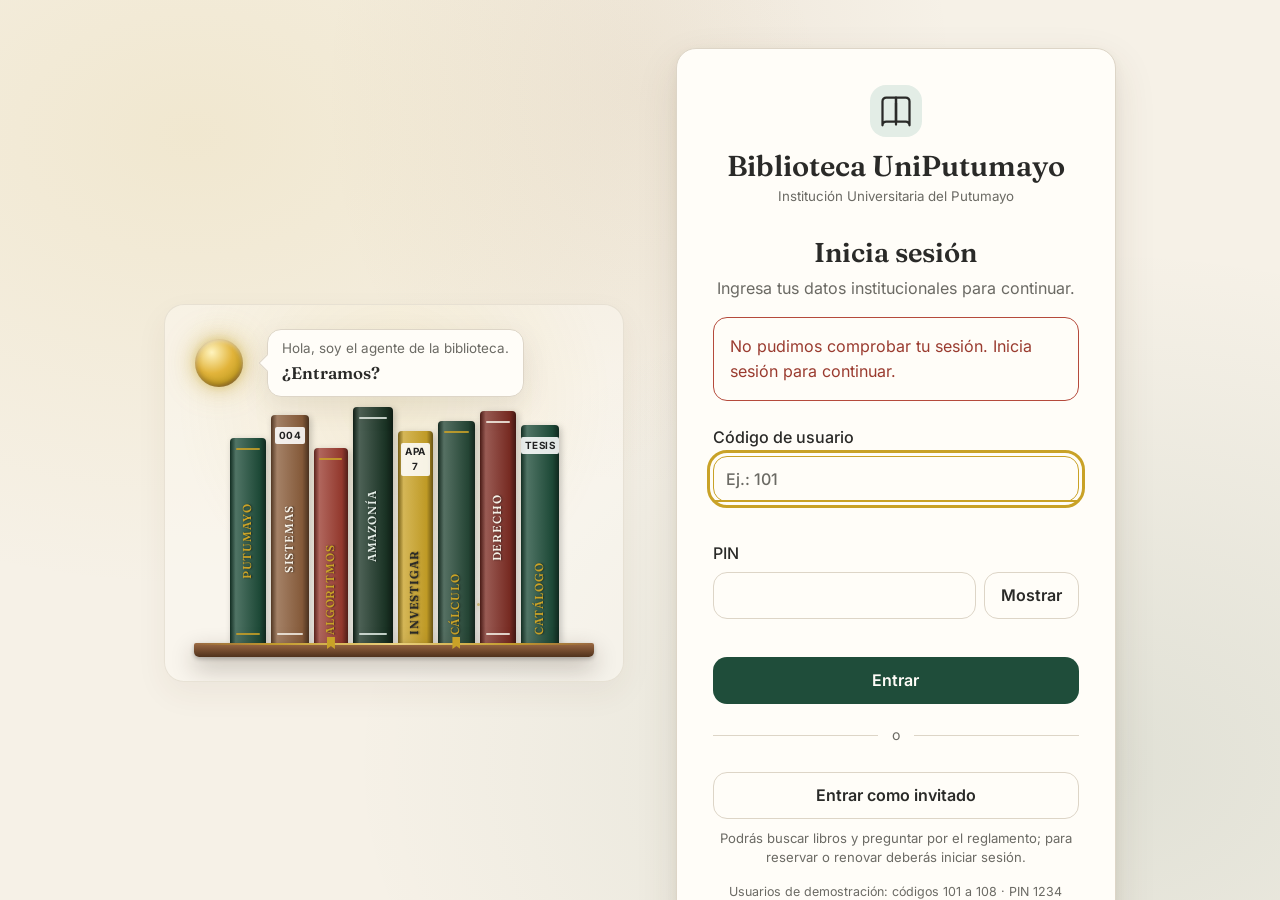
==== commit d3f77a60: "feat: salas temáticas, respuestas rápidas, voz precargada y chat persistente - Salas con bibliotecar" ====
--- a/static/index.html
+++ b/static/index.html
@@ -22,47 +22,132 @@
   <link rel="stylesheet" href="/static/css/variables.css">
   <link rel="stylesheet" href="/static/css/base.css">
   <link rel="stylesheet" href="/static/css/componentes.css">
+  <link rel="stylesheet" href="/static/css/salas.css">
   <link rel="stylesheet" href="/static/css/app.css">
+  <link rel="stylesheet" href="/static/css/investigacion.css">
+  <link rel="stylesheet" href="/static/css/dinamico.css">
+  <link rel="stylesheet" href="/static/css/login.css">
+  <link rel="stylesheet" href="/static/css/escena.css">
   <script type="module" src="/static/js/app.js"></script>
 </head>
 <body>
   <section class="pantalla-sesion" id="pantalla-sesion" aria-labelledby="titulo-sesion">
-    <div class="tarjeta tarjeta-sesion">
-      <header class="marca-sesion">
-        <span class="marca-sesion__icono" aria-hidden="true">
-          <svg viewBox="0 0 24 24" fill="none" stroke="currentColor" stroke-width="1.5" stroke-linecap="round" stroke-linejoin="round">
-            <path d="M12 7v14"/><path d="M3 5.5A2.5 2.5 0 0 1 5.5 3H12v16H5.5A2.5 2.5 0 0 0 3 21.5z"/><path d="M21 5.5A2.5 2.5 0 0 0 18.5 3H12v16h6.5a2.5 2.5 0 0 1 2.5 2.5z"/>
-          </svg>
-        </span>
-        <span class="marca-sesion__texto">
-          <strong>Biblioteca UniPutumayo</strong>
-          <small>Institución Universitaria del Putumayo</small>
-        </span>
-      </header>
-      <h1 id="titulo-sesion">Inicia sesión</h1>
-      <p class="texto-sec">Ingresa tus datos institucionales para continuar.</p>
-      <div class="aviso aviso--error sesion-aviso" id="sesion-aviso" role="alert" aria-live="assertive" hidden></div>
-      <form id="formulario-sesion" novalidate>
-        <label class="campo" for="codigo-sesion">Código de usuario
-          <input id="codigo-sesion" name="codigo" type="text" inputmode="numeric" autocomplete="username"
-            maxlength="10" pattern="[0-9]{3,10}" placeholder="Ej.: 101" required aria-describedby="error-codigo-sesion">
-          <small class="campo-error" id="error-codigo-sesion"></small>
-        </label>
-        <label class="campo" for="pin-sesion">PIN
-          <span class="campo-pin">
-            <input id="pin-sesion" name="pin" type="password" inputmode="numeric" maxlength="4"
-              autocomplete="current-password" pattern="[0-9]{4}" required aria-describedby="error-pin-sesion">
-            <button class="btn btn--fantasma boton-mostrar-pin" id="mostrar-pin" type="button"
-              aria-label="Mostrar PIN" aria-pressed="false">Mostrar</button>
+    <div class="login-escenario">
+      <!-- Escena visual decorativa de biblioteca con orbe inteligente y estantería animada -->
+      <div class="escena-biblioteca" aria-hidden="true">
+        <div class="escena-agente">
+          <div class="orbe-halo">
+            <span class="orbe-login" id="orbe-login"></span>
+          </div>
+          <div class="escena-agente__bocadillo">
+            <span class="escena-agente__saludo">Hola, soy el agente de la biblioteca.</span>
+            <span class="escena-agente__pregunta">¿Entramos?</span>
+          </div>
+        </div>
+
+        <div class="polvo-dorado">
+          <span class="particula p1"></span>
+          <span class="particula p2"></span>
+          <span class="particula p3"></span>
+          <span class="particula p4"></span>
+          <span class="particula p5"></span>
+          <span class="particula p6"></span>
+        </div>
+
+        <div class="estanteria-escena">
+          <div class="estanteria-libros">
+            <div class="lomo-libro lomo--respirando-1" style="--h: 205px; --w: 36px; --color-lomo: #1F4D3A; --color-acento: #C9A227;">
+              <span class="lomo-filete"></span>
+              <span class="lomo-texto">PUTUMAYO</span>
+              <span class="lomo-filete"></span>
+            </div>
+            <div class="lomo-libro lomo--respirando-2" style="--h: 228px; --w: 38px; --color-lomo: #8B5E3C; --color-acento: #F6F1E7;">
+              <span class="lomo-etiqueta">004</span>
+              <span class="lomo-texto">SISTEMAS</span>
+              <span class="lomo-filete"></span>
+            </div>
+            <div class="lomo-libro" style="--h: 195px; --w: 34px; --color-lomo: #9A3B2F; --color-acento: #C9A227;">
+              <span class="lomo-filete"></span>
+              <span class="lomo-texto">ALGORITMOS</span>
+              <span class="lomo-marcador"></span>
+            </div>
+            <div class="lomo-libro lomo--respirando-3" style="--h: 236px; --w: 40px; --color-lomo: #1B3526; --color-acento: #E3EDE6;">
+              <span class="lomo-filete"></span>
+              <span class="lomo-texto">AMAZONÍA</span>
+              <span class="lomo-filete"></span>
+            </div>
+            <div class="lomo-libro lomo--respirando-1" style="--h: 212px; --w: 35px; --color-lomo: #C9A227; --color-acento: #2A2A28;">
+              <span class="lomo-etiqueta">APA 7</span>
+              <span class="lomo-texto">INVESTIGAR</span>
+            </div>
+            <div class="lomo-libro" style="--h: 222px; --w: 37px; --color-lomo: #264837; --color-acento: #C9A227;">
+              <span class="lomo-filete"></span>
+              <span class="lomo-texto">CÁLCULO</span>
+              <span class="lomo-marcador"></span>
+            </div>
+            <div class="lomo-libro lomo--respirando-2" style="--h: 232px; --w: 36px; --color-lomo: #7D2D24; --color-acento: #F6F1E7;">
+              <span class="lomo-filete"></span>
+              <span class="lomo-texto">DERECHO</span>
+              <span class="lomo-filete"></span>
+            </div>
+            <div class="lomo-libro lomo--respirando-3" style="--h: 218px; --w: 38px; --color-lomo: #1F4D3A; --color-acento: #C9A227;">
+              <span class="lomo-etiqueta">TESIS</span>
+              <span class="lomo-texto">CATÁLOGO</span>
+            </div>
+          </div>
+          <div class="estante-madera">
+            <span class="estante-brillo"></span>
+          </div>
+        </div>
+      </div>
+
+      <!-- Tarjeta interactiva de inicio de sesión -->
+      <div class="tarjeta tarjeta-sesion">
+        <header class="marca-sesion">
+          <span class="marca-sesion__icono" aria-hidden="true">
+            <svg viewBox="0 0 24 24" fill="none" stroke="currentColor" stroke-width="1.5" stroke-linecap="round" stroke-linejoin="round">
+              <path d="M12 7v14"/><path d="M3 5.5A2.5 2.5 0 0 1 5.5 3H12v16H5.5A2.5 2.5 0 0 0 3 21.5z"/><path d="M21 5.5A2.5 2.5 0 0 0 18.5 3H12v16h6.5a2.5 2.5 0 0 1 2.5 2.5z"/>
+            </svg>
           </span>
-          <small class="campo-error" id="error-pin-sesion"></small>
-        </label>
-        <button class="btn btn--primario boton-entrar" id="entrar-sesion" type="submit">Entrar</button>
-      </form>
-      <div class="separador-sesion" aria-hidden="true"><span>o</span></div>
-      <button class="btn btn--fantasma boton-invitado" id="entrar-invitado" type="button">Entrar como invitado</button>
-      <p class="nota-invitado">Podrás buscar libros y preguntar por el reglamento; para reservar o renovar deberás iniciar sesión.</p>
-      <p class="nota-demo">Usuarios de demostración: códigos 101 a 108 · PIN 1234</p>
+          <span class="marca-sesion__texto">
+            <strong>Biblioteca UniPutumayo</strong>
+            <small>Institución Universitaria del Putumayo</small>
+          </span>
+        </header>
+        <h1 id="titulo-sesion">Inicia sesión</h1>
+        <p class="texto-sec">Ingresa tus datos institucionales para continuar.</p>
+        <div class="aviso aviso--error sesion-aviso" id="sesion-aviso" role="alert" aria-live="assertive" hidden></div>
+        <form id="formulario-sesion" novalidate>
+          <label class="campo campo-dinamico" for="codigo-sesion">Código de usuario
+            <div class="campo-envoltura">
+              <input id="codigo-sesion" name="codigo" type="text" inputmode="numeric" autocomplete="username"
+                maxlength="10" pattern="[0-9]{3,10}" placeholder="Ej.: 101" required aria-describedby="error-codigo-sesion">
+              <span class="subrayado-laton" aria-hidden="true"></span>
+            </div>
+            <small class="campo-error" id="error-codigo-sesion"></small>
+          </label>
+          <label class="campo campo-dinamico" for="pin-sesion">PIN
+            <span class="campo-pin">
+              <div class="campo-envoltura">
+                <input id="pin-sesion" name="pin" type="password" inputmode="numeric" maxlength="4"
+                  autocomplete="current-password" pattern="[0-9]{4}" required aria-describedby="error-pin-sesion">
+                <span class="subrayado-laton" aria-hidden="true"></span>
+              </div>
+              <button class="btn btn--fantasma boton-mostrar-pin" id="mostrar-pin" type="button"
+                aria-label="Mostrar PIN" aria-pressed="false">Mostrar</button>
+            </span>
+            <small class="campo-error" id="error-pin-sesion"></small>
+          </label>
+          <button class="btn btn--primario boton-entrar" id="entrar-sesion" type="submit">
+            <span>Entrar</span>
+            <span class="boton-entrar__brillo" aria-hidden="true"></span>
+          </button>
+        </form>
+        <div class="separador-sesion" aria-hidden="true"><span>o</span></div>
+        <button class="btn btn--fantasma boton-invitado" id="entrar-invitado" type="button">Entrar como invitado</button>
+        <p class="nota-invitado">Podrás buscar libros y preguntar por el reglamento; para reservar o renovar deberás iniciar sesión.</p>
+        <p class="nota-demo">Usuarios de demostración: códigos 101 a 108 · PIN 1234</p>
+      </div>
     </div>
   </section>
   <div class="app-shell" hidden>
@@ -105,6 +190,7 @@
       <nav class="navegacion" aria-label="Vistas">
         <a href="#chat" data-vista="chat" aria-label="Chat"><span data-icono="chat"></span><span>Chat</span></a>
         <a href="#catalogo" data-vista="catalogo" aria-label="Catálogo"><span data-icono="catalogo"></span><span>Catálogo</span></a>
+        <a href="#investigacion" data-vista="investigacion" aria-label="Asistente de investigación"><span data-icono="investigar"></span><span>Investigar</span></a>
         <a href="#mi-cuenta" data-vista="mi-cuenta" aria-label="Mi cuenta"><span data-icono="usuario"></span><span>Mi cuenta</span></a>
         <a href="#mis-reservas" data-vista="mis-reservas" aria-label="Mis reservas"><span data-icono="reservar"></span><span>Mis reservas</span></a>
       </nav>
@@ -118,6 +204,18 @@
         </div>
       </section>
       <div class="preferencias">
+        <label class="preferencia-voz" for="voz-agente">Voz del agente
+          <select id="voz-agente" class="selector-voz">
+            <option value="claude">Claude · México</option>
+            <option value="ald">Ald · México</option>
+            <option value="sharvard_f">Sharvard · Femenina</option>
+            <option value="sharvard_m">Sharvard · Masculina</option>
+            <option value="personalizada">Mi voz personalizada</option>
+          </select>
+        </label>
+        <button class="btn btn--fantasma preferencia-prueba" id="probar-voz" type="button">Escuchar prueba</button>
+        <audio class="reproductor-prueba-voz" id="reproductor-prueba-voz" controls hidden></audio>
+        <p class="estado-voz" id="estado-voz" aria-live="polite"></p>
         <button class="interruptor preferencia-btn" id="leer-voz" type="button" aria-pressed="false">
           <span data-icono="play"></span><span>Leer respuestas en voz alta</span>
         </button>
@@ -138,6 +236,7 @@
     <main class="zona-central">
       <div class="vistas">
         <section class="vista vista--activa" id="vista-chat" data-contenedor-vista="chat" aria-labelledby="titulo-chat"></section>
+        <section class="vista investigacion" id="vista-investigacion" data-contenedor-vista="investigacion" aria-labelledby="titulo-investigacion" hidden></section>
         <section class="vista catalogo" id="vista-catalogo" data-contenedor-vista="catalogo" aria-labelledby="titulo-catalogo" hidden></section>
         <section class="vista vista-reservas" id="vista-mis-reservas" data-contenedor-vista="mis-reservas" aria-labelledby="titulo-mis-reservas" hidden>
           <h1 id="titulo-mis-reservas" tabindex="-1">Mis reservas</h1>
@@ -176,6 +275,7 @@
     <nav class="navegacion-movil" aria-label="Navegación inferior">
       <a href="#chat" data-vista="chat" aria-label="Chat"><span data-icono="chat"></span><small>Chat</small></a>
       <a href="#catalogo" data-vista="catalogo" aria-label="Catálogo"><span data-icono="catalogo"></span><small>Catálogo</small></a>
+      <a href="#investigacion" data-vista="investigacion" aria-label="Asistente de investigación"><span data-icono="investigar"></span><small>Investigar</small></a>
       <a href="#mis-reservas" data-vista="mis-reservas" aria-label="Mis reservas"><span data-icono="reservar"></span><small>Reservas</small></a>
       <a href="#mi-cuenta" data-vista="mi-cuenta" aria-label="Mi cuenta"><span data-icono="usuario"></span><small>Mi cuenta</small></a>
     </nav>
--- a/static/css/salas.css
+++ b/static/css/salas.css
@@ -0,0 +1,1017 @@
+/* ==========================================================================
+   Biblioteca UniPutumayo — Estilos de Salas Temáticas y Bibliotecarios
+   Lenguaje visual: estantería viva de lomos que respiran, polvo dorado sutil,
+   brillo de latón cálido y verde biblioteca (coherente con escena.css y login.css).
+   Incluye soporte para versión completa y versión compacta para burbujas de chat.
+   Cumple accesibilidad (WCAG AA), temas claro/oscuro y prefers-reduced-motion.
+   ========================================================================== */
+
+/* 1. Variables de color y dimensiones para salas */
+:root {
+  --color-sala-ingenieria: #B54A3C;
+  --color-sala-ingenieria-oscuro: #F08A7C;
+  --color-sala-agro: #2E7D4F;
+  --color-sala-agro-oscuro: #6CC08F;
+  --color-sala-admin: #8B5E3C;
+  --color-sala-admin-oscuro: #D9A577;
+  --color-sala-contaduria: #7A4E9C;
+  --color-sala-contaduria-oscuro: #C29BE8;
+  --color-sala-investigacion: #A07A00;
+  --color-sala-investigacion-oscuro: #E8C14A;
+  --color-sala-todas: var(--laton, #C9A227);
+  --color-sala-todas-oscuro: #E3B84E;
+
+  --color-sala-defecto: var(--laton, #C9A227);
+  --sala-puerta-radio: var(--radio-lg, 16px);
+}
+
+[data-tema="oscuro"] {
+  --color-sala-defecto: #E3B84E;
+}
+
+/* 2. Contenedor del selector de bienvenida a las salas (versión estándar) */
+.salas-selector {
+  position: relative;
+  width: min(1120px, 100%);
+  margin-inline: auto;
+  padding: clamp(16px, 3vw, 36px) clamp(12px, 2.5vw, 24px);
+  box-sizing: border-box;
+}
+
+/* Versión compacta para incrustar dentro de la burbuja del chat */
+.salas-selector--compacto {
+  width: 100%;
+  padding: 6px 0 2px;
+  margin: 8px 0 0;
+}
+
+.salas-menu {
+  position: relative;
+  display: inline-flex;
+  align-items: center;
+}
+
+.salas-menu__boton {
+  display: inline-flex;
+  align-items: center;
+  gap: 8px;
+  min-height: 36px;
+  padding: 8px 12px;
+  border: 1px solid var(--borde);
+  border-radius: 12px;
+  background: var(--superficie);
+  color: var(--texto);
+  font: inherit;
+  font-size: 0.82rem;
+  font-weight: 700;
+  cursor: pointer;
+  box-shadow: var(--sombra);
+  transition: background-color 180ms var(--ease), border-color 180ms var(--ease), transform 180ms var(--ease);
+}
+
+.salas-menu--escena {
+  position: relative;
+  display: flex;
+  justify-content: center;
+  margin-top: 12px;
+  width: 100%;
+}
+
+.salas-menu--escena .salas-menu__boton {
+  min-height: 38px;
+  padding: 9px 16px;
+  border-radius: 14px;
+  box-shadow: 0 12px 30px rgb(18 12 4 / 12%);
+}
+
+.salas-menu__boton:hover,
+.salas-menu__boton:focus-visible,
+.salas-menu__boton[aria-expanded="true"] {
+  border-color: var(--laton);
+  background: color-mix(in srgb, var(--verde-claro) 60%, var(--superficie));
+}
+
+.salas-menu__boton--compact {
+  min-height: 32px;
+  padding: 7px 10px;
+  font-size: 0.78rem;
+}
+
+.salas-menu__panel {
+  position: absolute;
+  z-index: 40;
+  top: calc(100% + 8px);
+  left: 0;
+  min-width: min(380px, calc(100vw - 20px));
+  max-width: min(420px, 90vw);
+  max-height: min(60vh, 520px);
+  overflow-y: auto;
+  overscroll-behavior: contain;
+  display: grid;
+  gap: 4px;
+  padding: 8px;
+  border: 1px solid var(--borde);
+  border-radius: 14px;
+  background: var(--superficie);
+  box-shadow: 0 18px 44px rgb(24 19 11 / 18%);
+}
+
+.salas-menu__panel[hidden] {
+  display: none;
+}
+
+.salas-menu__item {
+  display: grid;
+  grid-template-columns: auto minmax(0, 1fr) auto;
+  align-items: center;
+  gap: 8px;
+  width: 100%;
+  min-height: 58px;
+  padding: 9px 10px;
+  border: 1px solid transparent;
+  border-radius: 10px;
+  background: transparent;
+  color: var(--texto);
+  text-align: left;
+  font: inherit;
+  cursor: pointer;
+}
+
+.salas-menu__item:hover,
+.salas-menu__item:focus-visible,
+.salas-menu__item[aria-checked="true"] {
+  background: color-mix(in srgb, var(--verde-claro) 75%, var(--superficie));
+  border-color: color-mix(in srgb, var(--laton) 35%, var(--borde));
+}
+
+.salas-menu__icono {
+  font-size: 1rem;
+}
+
+.salas-menu__nombre {
+  display: block;
+  overflow: visible;
+  text-overflow: clip;
+  white-space: normal;
+  line-height: 1.35;
+  font-weight: 700;
+}
+
+.salas-menu__meta {
+  display: block;
+  color: var(--texto-sec);
+  font-size: 0.72rem;
+  line-height: 1.3;
+  word-break: break-word;
+}
+
+.salas-menu__conteo {
+  font-size: 0.7rem;
+  color: var(--texto-sec);
+  white-space: nowrap;
+}
+
+.aviso:empty,
+.servicio-aviso:empty {
+  display: none;
+}
+
+@media (max-width: 420px) {
+  .salas-menu__panel {
+    left: 50%;
+    transform: translateX(-50%);
+    width: min(94vw, 320px);
+    min-width: 0;
+  }
+
+  .salas-menu__item {
+    grid-template-columns: auto minmax(0, 1fr);
+  }
+
+  .salas-menu__conteo {
+    grid-column: 2;
+  }
+}
+
+@media (prefers-reduced-motion: reduce) {
+  .salas-menu__boton,
+  .salas-menu__panel,
+  .salas-menu__item {
+    transition: none;
+  }
+}
+
+/* 3. Encabezado centrado con tipografía Fraunces (serif) */
+.salas-encabezado {
+  text-align: center;
+  max-width: 680px;
+  margin-inline: auto;
+  margin-bottom: clamp(20px, 3.5vw, 36px);
+}
+
+.salas-selector--compacto .salas-encabezado {
+  text-align: left;
+  margin-bottom: 12px;
+}
+
+.salas-emblema {
+  display: inline-flex;
+  align-items: center;
+  justify-content: center;
+  width: 48px;
+  height: 48px;
+  margin-bottom: 12px;
+  font-size: 1.6rem;
+  border-radius: 50%;
+  background:
+    radial-gradient(circle at 35% 30%, rgb(255 244 190 / 60%), rgb(201 162 39 / 25%) 60%, transparent 100%),
+    color-mix(in srgb, var(--superficie) 80%, var(--laton));
+  border: 1px solid color-mix(in srgb, var(--laton) 45%, transparent);
+  box-shadow: 0 4px 16px rgb(201 162 39 / 24%), inset 0 1px 3px rgb(255 255 255 / 60%);
+}
+
+[data-tema="oscuro"] .salas-emblema {
+  background:
+    radial-gradient(circle at 35% 30%, rgb(227 184 78 / 40%), rgb(201 162 39 / 15%) 70%, transparent 100%),
+    color-mix(in srgb, var(--superficie) 85%, var(--laton));
+  box-shadow: 0 6px 20px rgb(0 0 0 / 40%), 0 0 14px rgb(227 184 78 / 30%);
+}
+
+.salas-titulo {
+  font-family: Fraunces, Georgia, serif;
+  font-size: clamp(1.5rem, 3.2vw, 2.25rem);
+  font-weight: 600;
+  line-height: 1.25;
+  color: var(--texto);
+  margin: 0 0 10px 0;
+  letter-spacing: -0.015em;
+}
+
+.salas-selector--compacto .salas-titulo {
+  font-size: 1.05rem;
+  margin-bottom: 4px;
+}
+
+.salas-subtitulo {
+  font-family: Inter, system-ui, -apple-system, sans-serif;
+  font-size: clamp(0.92rem, 1.4vw, 1.05rem);
+  line-height: 1.55;
+  color: var(--texto-sec);
+  margin: 0;
+}
+
+.salas-selector--compacto .salas-subtitulo {
+  font-size: 0.85rem;
+  line-height: 1.4;
+}
+
+/* 4. Cuadrícula adaptativa de tarjetas-puerta */
+.salas-rejilla {
+  display: grid;
+  grid-template-columns: 1fr;
+  gap: clamp(14px, 2vw, 22px);
+  width: 100%;
+  box-sizing: border-box;
+}
+
+@media (min-width: 640px) {
+  .salas-rejilla {
+    grid-template-columns: repeat(2, minmax(0, 1fr));
+  }
+}
+
+@media (min-width: 1100px) {
+  .salas-rejilla {
+    grid-template-columns: repeat(3, minmax(0, 1fr));
+  }
+}
+
+/* Cuadrícula para burbujas de chat (versión compacta) */
+.salas-rejilla--compacta {
+  grid-template-columns: 1fr;
+  gap: 10px;
+}
+
+@media (min-width: 520px) {
+  .salas-rejilla--compacta {
+    grid-template-columns: repeat(2, minmax(0, 1fr));
+  }
+}
+
+/* 5. Tarjeta-Puerta (botón accesible con perspectiva 3D) */
+.salas-tarjeta-puerta {
+  appearance: none;
+  -webkit-appearance: none;
+  background: transparent;
+  border: none;
+  padding: 0;
+  margin: 0;
+  text-align: left;
+  cursor: pointer;
+  color: inherit;
+  font: inherit;
+  perspective: 1000px;
+  outline: none;
+  display: block;
+  width: 100%;
+  box-sizing: border-box;
+  border-radius: var(--sala-puerta-radio);
+  position: relative;
+}
+
+/* Foco visible accesible de alto contraste */
+.salas-tarjeta-puerta:focus-visible {
+  outline: 3px solid var(--foco, var(--laton));
+  outline-offset: 4px;
+}
+
+/* Marco exterior de la puerta (estilo madera de roble/nogal de biblioteca) */
+.salas-tarjeta-puerta__marco {
+  position: relative;
+  border-radius: var(--sala-puerta-radio);
+  background:
+    linear-gradient(
+      180deg,
+      color-mix(in srgb, var(--madera, #8B5E3C) 20%, var(--superficie)) 0%,
+      color-mix(in srgb, var(--madera, #8B5E3C) 10%, var(--superficie)) 100%
+    );
+  padding: 4px;
+  box-sizing: border-box;
+  box-shadow: 0 4px 14px rgb(83 55 31 / 7%);
+  transition: transform var(--dur, 220ms) var(--ease),
+              box-shadow var(--dur, 220ms) var(--ease);
+}
+
+.salas-tarjeta-puerta--compacta .salas-tarjeta-puerta__marco {
+  padding: 3px;
+  border-radius: calc(var(--sala-puerta-radio) - 2px);
+}
+
+[data-tema="oscuro"] .salas-tarjeta-puerta__marco {
+  background:
+    linear-gradient(
+      180deg,
+      color-mix(in srgb, var(--madera, #8B5E3C) 26%, var(--superficie)) 0%,
+      color-mix(in srgb, var(--superficie) 85%, #000) 100%
+    );
+  box-shadow: 0 6px 20px rgb(0 0 0 / 35%);
+}
+
+/* Hoja batiente de la puerta (realiza la rotación 3D y brillo latón) */
+.salas-tarjeta-puerta__hoja {
+  position: relative;
+  display: flex;
+  flex-direction: column;
+  justify-content: space-between;
+  gap: 14px;
+  min-height: 275px;
+  padding: 20px 18px 16px;
+  border-radius: calc(var(--sala-puerta-radio) - 3px);
+  background:
+    radial-gradient(circle at 50% 15%, rgb(201 162 39 / 6%), transparent 60%),
+    var(--superficie);
+  border: 1px solid var(--borde);
+  box-shadow: var(--sombra);
+  box-sizing: border-box;
+  transform-origin: left center;
+  overflow: hidden;
+  transition:
+    transform var(--dur, 220ms) var(--ease),
+    box-shadow var(--dur, 220ms) var(--ease),
+    border-color var(--dur, 220ms) var(--ease),
+    background-color var(--dur, 220ms) var(--ease);
+}
+
+/* Hoja en versión compacta de chat */
+.salas-tarjeta-puerta--compacta .salas-tarjeta-puerta__hoja {
+  min-height: 155px;
+  padding: 12px 14px 10px;
+  gap: 8px;
+  border-radius: calc(var(--sala-puerta-radio) - 4px);
+}
+
+/* Efecto de apertura 3D + BRILLO DE LATÓN CÁLIDO al pasar el mouse (hover/foco)
+   Mismo lenguaje visual que el orbe y la escena de biblioteca */
+.salas-tarjeta-puerta:hover .salas-tarjeta-puerta__hoja,
+.salas-tarjeta-puerta:focus-visible .salas-tarjeta-puerta__hoja {
+  transform: perspective(900px) rotateY(-8deg) translateY(-4px);
+  border-color: var(--laton, #C9A227);
+  box-shadow:
+    var(--sombra-grande),
+    0 0 24px rgb(201 162 39 / 35%),
+    inset 0 0 16px rgb(201 162 39 / 14%),
+    0 0 0 1.5px var(--laton, #C9A227);
+  background:
+    radial-gradient(circle at 50% 20%, rgb(201 162 39 / 18%), transparent 65%),
+    var(--superficie);
+}
+
+[data-tema="oscuro"] .salas-tarjeta-puerta__hoja {
+  background:
+    radial-gradient(circle at 50% 15%, rgb(201 162 39 / 8%), transparent 65%),
+    var(--superficie);
+}
+
+[data-tema="oscuro"] .salas-tarjeta-puerta:hover .salas-tarjeta-puerta__hoja,
+[data-tema="oscuro"] .salas-tarjeta-puerta:focus-visible .salas-tarjeta-puerta__hoja {
+  border-color: var(--foco, #E3B84E);
+  box-shadow:
+    0 18px 42px rgb(0 0 0 / 60%),
+    0 0 30px rgb(227 184 78 / 40%),
+    inset 0 0 20px rgb(201 162 39 / 22%),
+    0 0 0 1.5px var(--foco, #E3B84E);
+  background:
+    radial-gradient(circle at 50% 20%, rgb(201 162 39 / 22%), transparent 65%),
+    radial-gradient(circle at 50% 75%, rgb(31 77 58 / 20%), transparent 70%),
+    var(--superficie);
+}
+
+/* Estado activo / sala actual */
+.salas-tarjeta-puerta--activa .salas-tarjeta-puerta__hoja {
+  border-color: var(--color-sala, var(--color-sala-defecto));
+  box-shadow:
+    var(--sombra),
+    0 0 0 2px var(--color-sala, var(--color-sala-defecto)),
+    0 0 18px color-mix(in srgb, var(--color-sala, var(--color-sala-defecto)) 30%, transparent);
+  background:
+    radial-gradient(ellipse at 85% 15%, color-mix(in srgb, var(--color-sala, var(--color-sala-defecto)) 10%, transparent), transparent 60%),
+    var(--superficie);
+}
+
+/* 6. Polvo dorado sutil flotante (idéntico al login.css y escena.css) */
+.salas-polvo {
+  position: absolute;
+  inset: 0;
+  pointer-events: none;
+  overflow: hidden;
+  z-index: 1;
+  border-radius: inherit;
+}
+
+.salas-particula {
+  position: absolute;
+  width: 3px;
+  height: 3px;
+  border-radius: 50%;
+  background: var(--laton, #C9A227);
+  box-shadow: 0 0 6px var(--laton, #C9A227);
+  opacity: 0.45;
+  animation: flotar-polvo-salas 6.5s infinite ease-in-out;
+}
+
+.salas-p1 {
+  left: 18%;
+  bottom: 22%;
+  animation-duration: 5.8s;
+  animation-delay: 0s;
+}
+
+.salas-p2 {
+  left: 56%;
+  bottom: 34%;
+  animation-duration: 7.2s;
+  animation-delay: 1.4s;
+  width: 4px;
+  height: 4px;
+}
+
+.salas-p3 {
+  left: 82%;
+  bottom: 18%;
+  animation-duration: 6.4s;
+  animation-delay: 2.8s;
+  width: 2.5px;
+  height: 2.5px;
+}
+
+@keyframes flotar-polvo-salas {
+  0% {
+    transform: translateY(0) translateX(0);
+    opacity: 0;
+  }
+  25% {
+    opacity: 0.65;
+  }
+  75% {
+    opacity: 0.4;
+  }
+  100% {
+    transform: translateY(-40px) translateX(8px);
+    opacity: 0;
+  }
+}
+
+/* Al pasar el mouse, las partículas doradas se intensifican suavemente */
+.salas-tarjeta-puerta:hover .salas-particula,
+.salas-tarjeta-puerta:focus-visible .salas-particula {
+  opacity: 0.85;
+  filter: brightness(1.25);
+}
+
+/* 7. Cabecera de la tarjeta: icono, nombre y bibliotecario */
+.salas-tarjeta-puerta__cabecera {
+  display: flex;
+  align-items: flex-start;
+  gap: 12px;
+  position: relative;
+  z-index: 2;
+}
+
+.salas-tarjeta-puerta--compacta .salas-tarjeta-puerta__cabecera {
+  gap: 8px;
+}
+
+.salas-tarjeta-puerta__icono {
+  font-size: 2.1rem;
+  line-height: 1;
+  flex-shrink: 0;
+  filter: drop-shadow(0 2px 4px rgb(0 0 0 / 12%));
+}
+
+.salas-tarjeta-puerta--compacta .salas-tarjeta-puerta__icono {
+  font-size: 1.6rem;
+}
+
+.salas-tarjeta-puerta__titulos {
+  display: flex;
+  flex-direction: column;
+  gap: 3px;
+  flex: 1;
+  min-width: 0;
+}
+
+.salas-tarjeta-puerta__nombre {
+  font-family: Fraunces, Georgia, serif;
+  font-size: 1.15rem;
+  font-weight: 600;
+  line-height: 1.3;
+  color: var(--texto);
+  letter-spacing: -0.01em;
+}
+
+.salas-tarjeta-puerta--compacta .salas-tarjeta-puerta__nombre {
+  font-size: 0.98rem;
+  line-height: 1.25;
+}
+
+.salas-tarjeta-puerta__bibliotecario {
+  font-family: Inter, system-ui, sans-serif;
+  font-size: 0.83rem;
+  color: var(--texto-sec);
+  display: inline-flex;
+  align-items: center;
+  gap: 4px;
+}
+
+.salas-tarjeta-puerta--compacta .salas-tarjeta-puerta__bibliotecario {
+  font-size: 0.76rem;
+}
+
+.salas-tarjeta-puerta__bibliotecario strong {
+  color: var(--texto);
+  font-weight: 600;
+}
+
+.salas-tarjeta-puerta__atencion-icono {
+  font-size: 0.78rem;
+  opacity: 0.8;
+}
+
+.salas-tarjeta-puerta__distintivo {
+  align-self: flex-start;
+  font-size: 0.7rem;
+  font-weight: 700;
+  letter-spacing: 0.02em;
+  text-transform: uppercase;
+  padding: 2px 7px;
+  border-radius: 999px;
+  background: var(--color-sala, var(--color-sala-defecto));
+  color: #FFFDF8;
+  white-space: nowrap;
+}
+
+/* 8. Descripción breve de la sala */
+.salas-tarjeta-puerta__desc {
+  position: relative;
+  z-index: 2;
+  font-family: Inter, system-ui, sans-serif;
+  font-size: 0.88rem;
+  line-height: 1.48;
+  color: var(--texto-sec);
+  margin: 0;
+  flex: 1;
+}
+
+/* 9. Mini-estante decorativo con lomos vivos que respiran suavemente */
+.salas-mini-estante {
+  position: relative;
+  z-index: 2;
+  margin-top: 4px;
+  padding-top: 6px;
+}
+
+.salas-mini-estante--compacto {
+  margin-top: 2px;
+  padding-top: 2px;
+}
+
+.salas-mini-estante__balda {
+  position: relative;
+  display: flex;
+  align-items: flex-end;
+  justify-content: flex-start;
+  gap: 7px;
+  height: 52px;
+  padding: 0 10px;
+  border-bottom: 4px solid var(--madera, #8B5E3C);
+  box-sizing: border-box;
+}
+
+.salas-mini-estante--compacto .salas-mini-estante__balda {
+  height: 38px;
+  gap: 5px;
+  padding: 0 6px;
+  border-bottom-width: 3px;
+}
+
+.salas-mini-estante__balda::after {
+  content: "";
+  position: absolute;
+  left: 0;
+  right: 0;
+  bottom: -6px;
+  height: 2px;
+  background: color-mix(in srgb, var(--laton) 55%, transparent);
+  border-radius: 1px;
+}
+
+/* Lomos de libro del mini-estante */
+.salas-mini-lomo {
+  position: relative;
+  display: inline-block;
+  border-radius: 3px 3px 0 0;
+  background:
+    linear-gradient(
+      90deg,
+      rgb(0 0 0 / 42%) 0%,
+      rgb(255 255 255 / 22%) 18%,
+      rgb(0 0 0 / 5%) 80%,
+      rgb(0 0 0 / 45%) 100%
+    ),
+    var(--color-sala, var(--color-sala-defecto));
+  box-shadow: 1px 2px 5px rgb(0 0 0 / 22%);
+  box-sizing: border-box;
+  transform-origin: bottom center;
+  transition:
+    transform var(--dur, 220ms) var(--ease),
+    filter var(--dur, 220ms) var(--ease),
+    box-shadow var(--dur, 220ms) var(--ease);
+}
+
+/* Filete decorativo dorado de latón en cada lomo */
+.salas-mini-lomo::before {
+  content: "";
+  position: absolute;
+  top: 5px;
+  left: 15%;
+  right: 15%;
+  height: 2px;
+  background: var(--laton, #C9A227);
+  opacity: 0.88;
+  border-radius: 1px;
+}
+
+.salas-mini-lomo--1 { width: 14px; height: 38px; }
+.salas-mini-lomo--2 { width: 16px; height: 46px; }
+.salas-mini-lomo--3 { width: 13px; height: 34px; }
+.salas-mini-lomo--4 { width: 15px; height: 42px; }
+
+.salas-mini-estante--compacto .salas-mini-lomo--1 { width: 11px; height: 26px; }
+.salas-mini-estante--compacto .salas-mini-lomo--2 { width: 13px; height: 32px; }
+.salas-mini-estante--compacto .salas-mini-lomo--3 { width: 10px; height: 24px; }
+.salas-mini-estante--compacto .salas-mini-lomo--4 { width: 12px; height: 29px; }
+
+/* Micro-animación de respiración suave de los lomos (como en escena.css / login.css) */
+.salas-mini-lomo--respirando-1 {
+  animation: respirar-lomo-salas 5s ease-in-out infinite;
+}
+
+.salas-mini-lomo--respirando-2 {
+  animation: respirar-lomo-salas 6.2s ease-in-out infinite 1.4s;
+}
+
+.salas-mini-lomo--respirando-3 {
+  animation: respirar-lomo-salas 5.6s ease-in-out infinite 2.8s;
+}
+
+@keyframes respirar-lomo-salas {
+  0%, 100% {
+    transform: translateY(0);
+  }
+  50% {
+    transform: translateY(-4px);
+  }
+}
+
+/* Al pasar el cursor o hacer foco, los lomos brillan con destello de latón */
+.salas-tarjeta-puerta:hover .salas-mini-lomo,
+.salas-tarjeta-puerta:focus-visible .salas-mini-lomo {
+  filter:
+    brightness(1.28)
+    drop-shadow(0 0 6px var(--laton, #C9A227))
+    drop-shadow(0 0 10px var(--color-sala, var(--color-sala-defecto)));
+  transform: translateY(-2px);
+}
+
+/* 10. Pie de la tarjeta: conteo real y botón de acción */
+.salas-tarjeta-puerta__pie {
+  position: relative;
+  z-index: 2;
+  display: flex;
+  align-items: center;
+  justify-content: space-between;
+  gap: 10px;
+  padding-top: 10px;
+  border-top: 1px solid color-mix(in srgb, var(--borde) 65%, transparent);
+}
+
+.salas-tarjeta-puerta--compacta .salas-tarjeta-puerta__pie {
+  padding-top: 6px;
+}
+
+.salas-tarjeta-puerta__conteo {
+  display: inline-flex;
+  align-items: center;
+  gap: 6px;
+  font-family: Inter, system-ui, sans-serif;
+  font-size: 0.82rem;
+  font-weight: 500;
+  color: var(--texto-sec);
+}
+
+.salas-tarjeta-puerta--compacta .salas-tarjeta-puerta__conteo {
+  font-size: 0.74rem;
+  gap: 4px;
+}
+
+.salas-tarjeta-puerta__conteo-icono {
+  width: 14px;
+  height: 14px;
+  flex-shrink: 0;
+  opacity: 0.75;
+}
+
+.salas-tarjeta-puerta__accion {
+  font-family: Inter, system-ui, sans-serif;
+  font-size: 0.86rem;
+  font-weight: 600;
+  color: var(--color-sala, var(--verde));
+  display: inline-flex;
+  align-items: center;
+  gap: 4px;
+  transition: transform var(--dur-rapida, 150ms) var(--ease);
+}
+
+.salas-tarjeta-puerta--compacta .salas-tarjeta-puerta__accion {
+  font-size: 0.78rem;
+}
+
+.salas-tarjeta-puerta__flecha {
+  display: inline-block;
+  transition: transform var(--dur-rapida, 150ms) var(--ease);
+}
+
+.salas-tarjeta-puerta:hover .salas-tarjeta-puerta__flecha,
+.salas-tarjeta-puerta:focus-visible .salas-tarjeta-puerta__flecha {
+  transform: translateX(4px);
+}
+
+/* 11. Chip de sala para la cabecera del chat */
+.salas-chip {
+  display: inline-flex;
+  align-items: center;
+  gap: 8px;
+  min-height: 36px;
+  padding: 4px 6px 4px 12px;
+  border-radius: 999px;
+  background: var(--superficie);
+  border: 1px solid var(--borde);
+  box-shadow: 0 2px 8px rgb(83 55 31 / 6%);
+  font-family: Inter, system-ui, sans-serif;
+  font-size: 0.875rem;
+  font-weight: 500;
+  color: var(--texto);
+  box-sizing: border-box;
+  transition:
+    border-color var(--dur, 220ms) var(--ease),
+    box-shadow var(--dur, 220ms) var(--ease);
+}
+
+[data-tema="oscuro"] .salas-chip {
+  box-shadow: 0 4px 12px rgb(0 0 0 / 30%);
+}
+
+.salas-chip__indicador {
+  width: 9px;
+  height: 9px;
+  border-radius: 50%;
+  flex-shrink: 0;
+  background-color: var(--color-sala, var(--color-sala-defecto));
+  box-shadow: 0 0 8px var(--color-sala, var(--color-sala-defecto));
+}
+
+.salas-chip__texto {
+  display: inline-block;
+  white-space: nowrap;
+  overflow: hidden;
+  text-overflow: ellipsis;
+  max-width: 260px;
+}
+
+.salas-chip__boton-cambiar {
+  appearance: none;
+  border: 1px solid var(--borde);
+  background: color-mix(in srgb, var(--fondo) 85%, transparent);
+  color: var(--texto-sec);
+  border-radius: 999px;
+  padding: 3px 9px;
+  display: inline-flex;
+  align-items: center;
+  gap: 4px;
+  font-family: inherit;
+  font-size: 0.78rem;
+  font-weight: 600;
+  cursor: pointer;
+  transition:
+    transform var(--dur-rapida, 150ms) var(--ease),
+    color var(--dur-rapida, 150ms) var(--ease),
+    border-color var(--dur-rapida, 150ms) var(--ease),
+    background-color var(--dur-rapida, 150ms) var(--ease);
+}
+
+.salas-chip__boton-cambiar:hover {
+  transform: translateY(-1px);
+  color: var(--texto);
+  border-color: var(--color-sala, var(--laton));
+  background: var(--verde-claro);
+}
+
+.salas-chip__boton-cambiar:focus-visible {
+  outline: 2px solid var(--foco, var(--laton));
+  outline-offset: 2px;
+}
+
+.salas-chip__boton-icono {
+  width: 12px;
+  height: 12px;
+}
+
+/* 12. Componentes auxiliares para el Paso 2 (Sugerencias y Transición) */
+
+/* Banner de sugerencia entre salas */
+.salas-sugerencia {
+  display: flex;
+  flex-wrap: wrap;
+  align-items: center;
+  justify-content: space-between;
+  gap: 12px;
+  padding: 12px 16px;
+  margin-top: 10px;
+  border-radius: var(--radio, 14px);
+  background: color-mix(in srgb, var(--laton) 12%, var(--superficie));
+  border: 1px solid color-mix(in srgb, var(--laton) 45%, transparent);
+  box-sizing: border-box;
+}
+
+.salas-sugerencia__texto {
+  font-size: 0.88rem;
+  color: var(--texto);
+  line-height: 1.45;
+  margin: 0;
+  flex: 1 1 240px;
+}
+
+.salas-sugerencia__boton {
+  display: inline-flex;
+  align-items: center;
+  gap: 6px;
+  min-height: 38px;
+  padding: 6px 14px;
+  border-radius: var(--radio, 14px);
+  border: 1px solid var(--laton);
+  background: var(--laton);
+  color: #1F4D3A;
+  font-family: Inter, system-ui, sans-serif;
+  font-size: 0.85rem;
+  font-weight: 700;
+  cursor: pointer;
+  transition: transform var(--dur-rapida, 150ms) var(--ease),
+              box-shadow var(--dur-rapida, 150ms) var(--ease);
+}
+
+.salas-sugerencia__boton:hover {
+  transform: translateY(-2px);
+  box-shadow: 0 4px 12px rgb(201 162 39 / 35%);
+}
+
+/* Transición tipo "caminar al estante" */
+.salas-transicion-estante {
+  animation: caminar-al-estante 320ms var(--ease) forwards;
+}
+
+@keyframes caminar-al-estante {
+  0% {
+    opacity: 0.35;
+    transform: translateX(18px);
+  }
+  100% {
+    opacity: 1;
+    transform: translateX(0);
+  }
+}
+
+/* Estado de carga accesible con orbe latón latiendo */
+.salas-cargando {
+  display: flex;
+  flex-direction: column;
+  align-items: center;
+  justify-content: center;
+  gap: 12px;
+  padding: 36px 16px;
+  grid-column: 1 / -1;
+  color: var(--texto-sec);
+  text-align: center;
+}
+
+.salas-cargando__orbe {
+  width: 28px;
+  height: 28px;
+  border-radius: 50%;
+  background: radial-gradient(circle at 35% 30%, #fff4be 0%, #c9a227 75%, #784c1f 100%);
+  box-shadow: 0 0 14px rgb(201 162 39 / 65%);
+  animation: orbe-cargando-salas 1.4s infinite ease-in-out;
+}
+
+@keyframes orbe-cargando-salas {
+  0%, 100% {
+    transform: scale(0.9);
+    opacity: 0.65;
+  }
+  50% {
+    transform: scale(1.12);
+    opacity: 1;
+  }
+}
+
+.salas-cargando__texto {
+  font-size: 0.92rem;
+  font-weight: 500;
+}
+
+/* 13. Soporte estricto para prefers-reduced-motion */
+@media (prefers-reduced-motion: reduce) {
+  .salas-tarjeta-puerta__hoja,
+  .salas-mini-lomo,
+  .salas-mini-lomo--respirando-1,
+  .salas-mini-lomo--respirando-2,
+  .salas-mini-lomo--respirando-3,
+  .salas-particula,
+  .salas-tarjeta-puerta__flecha,
+  .salas-chip__boton-cambiar,
+  .salas-sugerencia__boton,
+  .salas-cargando__orbe,
+  .salas-transicion-estante {
+    animation: none !important;
+    transition-duration: 0.01ms !important;
+    transform: none !important;
+  }
+
+  .salas-polvo {
+    display: none !important;
+  }
+
+  .salas-tarjeta-puerta:hover .salas-tarjeta-puerta__hoja,
+  .salas-tarjeta-puerta:focus-visible .salas-tarjeta-puerta__hoja {
+    transform: none !important;
+  }
+}
+
+/* 14. Adaptabilidad para pantallas móviles pequeñas (390px) */
+@media (max-width: 420px) {
+  .salas-selector {
+    padding-inline: 6px;
+  }
+
+  .salas-tarjeta-puerta__hoja {
+    padding: 14px 12px 12px;
+    min-height: auto;
+  }
+
+  .salas-tarjeta-puerta__nombre {
+    font-size: 1.02rem;
+  }
+
+  .salas-chip__texto {
+    max-width: 160px;
+  }
+}
--- a/static/css/app.css
+++ b/static/css/app.css
@@ -243,13 +243,25 @@
   position: sticky;
   top: 0;
   display: flex;
+  box-sizing: border-box;
   height: 100vh;
+  height: 100dvh;
+  min-height: 0;
   flex-direction: column;
-  gap: var(--espacio-6);
-  overflow: auto;
-  padding: 24px 18px;
+  gap: 12px;
+  overflow: hidden;
+  overflow-x: hidden;
+  scrollbar-width: thin;
+  padding: 20px 16px;
   border-right: 1px solid var(--borde);
   background: color-mix(in srgb, var(--superficie) 88%, transparent);
+}
+
+.barra-lateral button {
+  display: inline-flex;
+  align-items: center;
+  gap: 8px;
+  white-space: nowrap;
 }
 
 .marca {
@@ -283,10 +295,22 @@
 }
 
 .nueva-conversacion {
+  display: inline-flex;
+  align-items: center;
+  gap: 8px;
+  white-space: nowrap;
+  padding-inline: 8px;
+  font-size: .88rem;
   width: 100%;
 }
 
 .borrar-chat {
+  display: inline-flex;
+  align-items: center;
+  gap: 8px;
+  white-space: nowrap;
+  padding-inline: 8px;
+  font-size: .88rem;
   width: 100%;
   margin-top: 6px;
 }
@@ -299,15 +323,16 @@
 
 .navegacion a,
 .navegacion-movil a {
-  display: flex;
+  display: inline-flex;
   min-width: 44px;
-  min-height: 46px;
+  min-height: 42px;
   align-items: center;
-  gap: 12px;
-  padding: 9px 12px;
+  gap: 8px;
+  padding: 7px 8px;
   border-radius: var(--radio);
   color: var(--texto);
   text-decoration: none;
+  white-space: nowrap;
   transition: background-color var(--dur-rapida) var(--ease);
 }
 
@@ -331,12 +356,22 @@
   flex: 0 0 auto;
 }
 
+.barra-lateral > .navegacion {
+  min-height: 0;
+  flex: 1 1 auto;
+  overflow-x: hidden;
+  overflow-y: auto;
+  overscroll-behavior-y: contain;
+  scrollbar-width: thin;
+}
+
 .servicios-panel {
   margin-top: auto;
+  flex: 0 0 auto;
 }
 
 .servicios-panel h2 {
-  margin-bottom: 10px;
+  margin-bottom: 8px;
   font-family: Inter, sans-serif;
   font-size: .88rem;
 }
@@ -344,20 +379,71 @@
 .servicios-lista {
   display: grid;
   grid-template-columns: 1fr 1fr;
-  gap: 9px 4px;
+  gap: 8px 4px;
   font-size: .8rem;
 }
 
 .preferencias {
   display: grid;
   gap: 8px;
+  flex: 0 0 auto;
+}
+
+.preferencia-voz {
+  display: grid;
+  gap: 5px;
+  color: var(--texto-sec);
+  font-size: .78rem;
+}
+
+.selector-voz {
+  width: 100%;
+  height: 40px;
+  padding: 6px 9px;
+  box-sizing: border-box;
+  border: 1px solid var(--borde);
+  border-radius: 10px;
+  background: var(--superficie);
+  color: var(--texto);
+  font: inherit;
+}
+
+.preferencia-prueba {
+  display: inline-flex;
+  align-items: center;
+  gap: 8px;
+  min-height: 36px;
+  justify-content: center;
+  padding: 5px 6px;
+  font-size: .8rem;
+}
+
+.reproductor-prueba-voz {
+  width: 100%;
+  height: 36px;
+}
+
+.reproductor-prueba-voz[hidden] {
+  display: none;
+}
+
+.estado-voz {
+  min-height: 1em;
+  margin: 0;
+  color: var(--texto-sec);
+  font-size: .75rem;
+  overflow-wrap: anywhere;
 }
 
 .preferencia-btn {
+  display: inline-flex;
+  align-items: center;
+  gap: 8px;
   justify-content: flex-start;
   padding-inline: 10px;
   font-size: .84rem;
   text-align: left;
+  white-space: nowrap;
 }
 
 .preferencia-btn[aria-pressed="true"] {
@@ -1031,6 +1117,9 @@
   }
 
   .nueva-conversacion {
+  white-space: nowrap;
+  padding-inline: 12px;
+  font-size: .92rem;
     width: 48px;
     min-width: 48px;
     overflow: hidden;
@@ -1068,6 +1157,17 @@
     justify-content: center;
     overflow: hidden;
     padding: 8px;
+  }
+
+  .preferencias .preferencia-voz,
+  .preferencias .preferencia-prueba,
+  .preferencias .estado-voz {
+    width: 100%;
+  }
+
+  .preferencias .preferencia-voz {
+    justify-items: stretch;
+    text-align: left;
   }
 
   .panel-cuenta {
@@ -1226,6 +1326,9 @@
   }
 
   .menu-movil__hoja .nueva-conversacion {
+  white-space: nowrap;
+  padding-inline: 12px;
+  font-size: .92rem;
     width: 100%;
     justify-content: flex-start;
     overflow: visible;
@@ -1366,7 +1469,7 @@
     bottom: 0;
     left: 0;
     display: grid;
-    grid-template-columns: repeat(4, minmax(0, 1fr));
+    grid-template-columns: repeat(5, minmax(0, 1fr));
     gap: 0;
     padding: 4px 3px max(4px, env(safe-area-inset-bottom));
     border-top: 1px solid var(--borde);
@@ -1374,6 +1477,9 @@
   }
 
   .navegacion-movil a {
+    min-width: 0;
+    white-space: nowrap;
+    text-align: center;
     min-height: 52px;
     flex-direction: column;
     justify-content: center;
@@ -1793,3 +1899,51 @@
     animation: none;
   }
 }
+
+.panel-tecnico {
+  min-width: 0;
+}
+
+.panel-tecnico__encabezado {
+  margin-bottom: 16px;
+}
+
+.panel-tecnico__pestanas {
+  display: flex;
+  width: 100%;
+  max-width: 100%;
+  min-width: 0;
+  overflow-x: auto;
+  overscroll-behavior-x: contain;
+  border-bottom: 1px solid var(--borde);
+}
+
+.panel-tecnico__pestanas [role="tab"] {
+  flex: 0 0 auto;
+  margin-bottom: -1px;
+  padding: 10px 16px;
+  border: 0;
+  border-bottom: 3px solid transparent;
+  border-radius: var(--radio) var(--radio) 0 0;
+  background: transparent;
+  color: var(--texto-sec);
+  font-family: Inter, sans-serif;
+  font-weight: 600;
+  white-space: nowrap;
+  cursor: pointer;
+}
+
+.panel-tecnico__pestanas [role="tab"][aria-selected="true"] {
+  border-bottom-color: var(--laton);
+  background: var(--superficie);
+  color: var(--texto);
+}
+
+.panel-tecnico__pestanas [role="tab"]:hover {
+  background: var(--verde-claro);
+}
+
+.panel-tecnico__pestanas [role="tab"]:focus-visible {
+  outline: 3px solid var(--foco);
+  outline-offset: -4px;
+}
--- a/static/css/investigacion.css
+++ b/static/css/investigacion.css
@@ -0,0 +1,519 @@
+/* Asistente de investigación: sala de consulta con fichas, lomos y citas. */
+
+.investigacion {
+  max-width: 1120px;
+  margin-inline: auto;
+}
+
+.inv-icono {
+  display: inline-flex;
+  width: 20px;
+  height: 20px;
+  flex: 0 0 auto;
+}
+
+.inv-icono svg,
+.inv-cabecera__sello svg,
+.inv-paso__icono svg,
+.inv-tarjeta__lomo svg,
+.inv-fuente__icono svg,
+.acceso-investigacion__icono svg {
+  width: 100%;
+  height: 100%;
+}
+
+.inv-cabecera {
+  display: flex;
+  align-items: flex-start;
+  gap: var(--espacio-4);
+  margin-bottom: var(--espacio-6);
+}
+
+.inv-cabecera__sello {
+  display: inline-flex;
+  width: 56px;
+  height: 56px;
+  flex: 0 0 56px;
+  padding: 12px;
+  border: 1px solid var(--borde);
+  border-radius: 50%;
+  background: var(--verde-claro);
+  color: var(--verde);
+}
+
+[data-tema="oscuro"] .inv-cabecera__sello { color: var(--laton); }
+
+.inv-antetitulo {
+  margin: 0 0 4px;
+  color: var(--madera);
+  font-size: .78rem;
+  font-weight: 700;
+  letter-spacing: .1em;
+  text-transform: uppercase;
+}
+
+[data-tema="oscuro"] .inv-antetitulo { color: var(--laton); }
+
+.inv-cabecera h1 {
+  margin: 0 0 8px;
+  font-size: clamp(1.9rem, 4vw, 2.8rem);
+}
+
+.inv-intro {
+  max-width: 62ch;
+  margin: 0;
+  color: var(--texto-sec);
+}
+
+/* Formulario tipo ficha de solicitud */
+.inv-formulario {
+  display: grid;
+  min-width: 0;
+  grid-template-columns: minmax(0, 2fr) minmax(0, 1fr);
+  gap: var(--espacio-4);
+  border-top: 4px solid var(--verde);
+}
+
+.inv-formulario > * + * { margin-top: 0; }
+
+.inv-campo-tema {
+  min-width: 0;
+  grid-row: span 2;
+}
+
+.inv-campo-programa {
+  min-width: 0;
+}
+
+.inv-campo-tema textarea {
+  min-height: 92px;
+  font-size: 1.05rem;
+}
+
+.inv-ayuda {
+  color: var(--texto-sec);
+  font-size: .82rem;
+  font-weight: 400;
+}
+
+.inv-formulario__acciones {
+  display: flex;
+  flex-wrap: wrap;
+  align-items: flex-end;
+  gap: var(--espacio-2);
+}
+
+.inv-formulario__acciones .btn,
+.inv-acciones .btn {
+  display: inline-flex;
+  align-items: center;
+  gap: var(--espacio-2);
+}
+
+.inv-enviar { flex: 1 1 auto; justify-content: center; }
+.inv-enviar:disabled { cursor: progress; opacity: .8; }
+
+.inv-ejemplos {
+  grid-column: 1 / -1;
+  display: flex;
+  flex-wrap: wrap;
+  align-items: center;
+  gap: var(--espacio-2) var(--espacio-3);
+  padding-top: var(--espacio-3);
+  border-top: 1px dashed var(--borde);
+}
+
+.inv-ejemplos__titulo {
+  margin: 0;
+  color: var(--texto-sec);
+  font-size: .88rem;
+}
+
+.inv-chips {
+  display: flex;
+  flex-wrap: wrap;
+  gap: var(--espacio-2);
+  margin: 0;
+  padding: 0;
+  list-style: none;
+}
+
+.inv-chip {
+  min-height: 36px;
+  cursor: pointer;
+  text-align: left;
+  transition: background var(--dur-rapida) var(--ease), border-color var(--dur-rapida) var(--ease);
+}
+
+.inv-chip:hover { border-color: var(--verde); background: var(--verde-claro); color: var(--texto); }
+[data-tema="oscuro"] .inv-chip:hover { border-color: var(--borde); background: var(--verde-claro); color: var(--texto); }
+.inv-chip .inv-icono { width: 16px; height: 16px; color: var(--verde); }
+[data-tema="oscuro"] .inv-chip .inv-icono { color: var(--laton); }
+
+.inv-estado {
+  min-height: 1.5em;
+  margin: var(--espacio-4) 0;
+  color: var(--texto-sec);
+  font-size: .92rem;
+}
+
+/* Estado inicial */
+.inv-pasos {
+  display: grid;
+  grid-template-columns: repeat(3, minmax(0, 1fr));
+  gap: var(--espacio-3);
+  margin: 0;
+  padding: 0;
+  list-style: none;
+  counter-reset: paso;
+}
+
+.inv-paso {
+  display: grid;
+  gap: 6px;
+  padding: var(--espacio-4);
+  border: 1px solid var(--borde);
+  border-radius: var(--radio);
+  background: var(--superficie);
+}
+
+.inv-paso__icono {
+  display: inline-flex;
+  width: 28px;
+  height: 28px;
+  color: var(--madera);
+}
+
+[data-tema="oscuro"] .inv-paso__icono { color: var(--laton); }
+
+/* Carga: estantes que se llenan */
+.inv-carga {
+  display: grid;
+  grid-template-columns: repeat(3, minmax(0, 1fr));
+  gap: var(--espacio-3);
+}
+
+.inv-carga__tarjeta {
+  height: 150px;
+  border: 1px solid var(--borde);
+  border-radius: var(--radio);
+  background: linear-gradient(90deg, var(--superficie) 0%, var(--verde-claro) 50%, var(--superficie) 100%);
+  background-size: 200% 100%;
+  animation: inv-brillo 1.4s ease-in-out infinite;
+}
+
+@keyframes inv-brillo {
+  from { background-position: 100% 0; }
+  to { background-position: -100% 0; }
+}
+
+/* Secciones de resultados */
+.inv-resultados {
+  display: grid;
+  gap: var(--espacio-8);
+}
+
+.inv-seccion { scroll-margin-top: var(--espacio-6); }
+.inv-seccion:focus { outline: none; }
+.inv-seccion:focus-visible { outline: 3px solid var(--foco); outline-offset: 6px; border-radius: var(--radio); }
+
+.inv-seccion > .texto-sec { margin: 0 0 var(--espacio-3); }
+
+.inv-seccion__titulo {
+  display: flex;
+  align-items: center;
+  gap: var(--espacio-2);
+  margin: 0 0 var(--espacio-3);
+  padding-bottom: var(--espacio-2);
+  border-bottom: 1px solid var(--borde);
+  font-size: 1.25rem;
+}
+
+.inv-seccion__titulo .inv-icono { width: 22px; height: 22px; color: var(--verde); }
+[data-tema="oscuro"] .inv-seccion__titulo .inv-icono { color: var(--laton); }
+
+.inv-contador {
+  margin-left: auto;
+  padding: 2px 10px;
+  border-radius: 999px;
+  background: var(--verde-claro);
+  font-size: .82rem;
+  font-weight: 600;
+}
+
+.inv-respuesta {
+  padding: var(--espacio-6);
+  border: 1px solid var(--borde);
+  border-left: 5px solid var(--laton);
+  border-radius: var(--radio-lg);
+  background: var(--superficie);
+  box-shadow: var(--sombra);
+}
+
+.inv-respuesta__meta {
+  margin: 0 0 var(--espacio-3);
+  color: var(--texto-sec);
+  font-size: .9rem;
+  overflow-wrap: anywhere;
+}
+
+.inv-respuesta__meta strong { color: var(--texto); }
+
+.inv-respuesta__texto {
+  display: grid;
+  gap: var(--espacio-3);
+  max-width: 75ch;
+  line-height: 1.65;
+  overflow-wrap: anywhere;
+}
+
+.inv-respuesta__texto p { margin: 0; }
+
+.inv-cita {
+  display: inline-block;
+  margin-left: 4px;
+  padding: 0 8px;
+  border-radius: 999px;
+  background: var(--verde-claro);
+  color: var(--texto);
+  font-size: .82rem;
+  font-weight: 600;
+  text-decoration: none;
+}
+
+.inv-cita:hover { text-decoration: underline; }
+
+.inv-aviso { margin-top: var(--espacio-4); }
+.inv-aviso p { margin: 0 0 var(--espacio-3); }
+
+.inv-acciones {
+  display: flex;
+  flex-wrap: wrap;
+  align-items: center;
+  gap: var(--espacio-2);
+}
+
+/* Tarjetas de material con lomo */
+.inv-rejilla {
+  display: grid;
+  grid-template-columns: repeat(auto-fill, minmax(260px, 1fr));
+  gap: var(--espacio-4);
+  margin: 0;
+  padding: 0;
+  list-style: none;
+}
+
+.inv-tarjeta {
+  position: relative;
+  display: flex;
+  flex-direction: column;
+  gap: 10px;
+  min-width: 0;
+  padding: var(--espacio-4) var(--espacio-4) var(--espacio-4) calc(var(--espacio-4) + 8px);
+  overflow: hidden;
+  overflow-wrap: anywhere;
+  scroll-margin-top: var(--espacio-6);
+  transition: box-shadow var(--dur) var(--ease), transform var(--dur) var(--ease);
+}
+
+.inv-tarjeta::before {
+  position: absolute;
+  inset: 0 auto 0 0;
+  width: 8px;
+  background: linear-gradient(var(--madera), var(--verde));
+  content: "";
+}
+
+.inv-tarjeta > * + * { margin-top: 0; }
+.inv-tarjeta:hover { box-shadow: var(--sombra-grande); transform: translateY(-2px); }
+.inv-tarjeta:focus-visible { outline: 3px solid var(--foco); outline-offset: 3px; }
+
+.inv-tarjeta__cabeza { display: flex; align-items: center; gap: var(--espacio-2); }
+
+.inv-tarjeta__lomo {
+  display: inline-flex;
+  width: 32px;
+  height: 32px;
+  flex: 0 0 32px;
+  padding: 6px;
+  border-radius: 8px;
+  background: var(--verde-claro);
+  color: var(--verde);
+}
+
+[data-tema="oscuro"] .inv-tarjeta__lomo { color: var(--laton); }
+
+.inv-tarjeta__tipo {
+  display: flex;
+  flex: 1;
+  justify-content: space-between;
+  margin: 0;
+  color: var(--texto-sec);
+  font-size: .75rem;
+  font-weight: 600;
+  letter-spacing: .08em;
+  text-transform: uppercase;
+}
+
+.inv-tarjeta__titulo { margin: 0; font-size: 1.15rem; line-height: 1.3; }
+
+.inv-tarjeta__abrir {
+  padding: 0;
+  border: 0;
+  background: none;
+  color: inherit;
+  font: inherit;
+  text-align: left;
+  cursor: pointer;
+}
+
+.inv-tarjeta__abrir:hover { color: var(--verde); text-decoration: underline; }
+[data-tema="oscuro"] .inv-tarjeta__abrir:hover { color: var(--laton); }
+.inv-tarjeta .texto-sec, .inv-tarjeta .estado { margin: 0; }
+.inv-tarjeta .estado { align-self: flex-start; }
+.inv-tarjeta > .inv-acciones { margin-top: auto; padding-top: var(--espacio-2); }
+
+.inv-afinidad {
+  display: flex;
+  align-items: center;
+  gap: var(--espacio-2);
+  color: var(--texto-sec);
+  font-size: .8rem;
+}
+
+.inv-afinidad__barra {
+  position: relative;
+  width: 72px;
+  height: 6px;
+  flex: 0 0 72px;
+  overflow: hidden;
+  border-radius: 999px;
+  background: var(--borde);
+}
+
+.inv-afinidad__relleno {
+  position: absolute;
+  inset: 0 auto 0 0;
+  border-radius: inherit;
+  background: var(--laton);
+}
+
+/* Fragmentos de fuentes como fichas de lectura */
+.inv-lista-fuentes {
+  display: grid;
+  gap: var(--espacio-3);
+  margin: 0;
+  padding: 0;
+  list-style: none;
+}
+
+.inv-fuente {
+  display: grid;
+  gap: var(--espacio-3);
+  padding: var(--espacio-4);
+  border: 1px solid var(--borde);
+  border-radius: var(--radio);
+  background: var(--superficie);
+  overflow-wrap: anywhere;
+}
+
+.inv-fuente__cabeza { display: flex; align-items: flex-start; gap: var(--espacio-2); }
+.inv-fuente__icono { display: inline-flex; width: 22px; height: 22px; flex: 0 0 22px; color: var(--madera); }
+[data-tema="oscuro"] .inv-fuente__icono { color: var(--laton); }
+.inv-fuente__documento { margin: 0; font-weight: 700; }
+.inv-fuente__seccion { margin: 2px 0 0; color: var(--texto-sec); font-size: .85rem; }
+
+.inv-fuente__texto {
+  margin: 0;
+  padding: var(--espacio-3) var(--espacio-4);
+  border-left: 3px solid var(--laton);
+  border-radius: 0 var(--radio) var(--radio) 0;
+  background: var(--fondo);
+  font-style: italic;
+  line-height: 1.6;
+  white-space: pre-line;
+}
+
+.inv-fuente__texto p { margin: 0; }
+
+.inv-fuente__pie {
+  display: flex;
+  flex-wrap: wrap;
+  align-items: center;
+  justify-content: space-between;
+  gap: var(--espacio-2);
+}
+
+/* Bibliografía APA con sangría francesa */
+.inv-bibliografia {
+  padding: var(--espacio-6);
+  border: 1px solid var(--borde);
+  border-radius: var(--radio-lg);
+  background: var(--superficie);
+}
+
+.inv-referencias {
+  display: grid;
+  gap: var(--espacio-3);
+  margin: 0 0 var(--espacio-4);
+  padding-left: 1.6em;
+  line-height: 1.6;
+  overflow-wrap: anywhere;
+}
+
+.inv-referencias li { padding-left: 1.2em; text-indent: -1.2em; }
+.inv-anuncio { color: var(--texto-sec); font-size: .88rem; }
+
+/* Acceso desde la bienvenida del chat */
+.acceso-investigacion {
+  display: flex;
+  width: 100%;
+  align-items: center;
+  gap: var(--espacio-3);
+  margin-top: var(--espacio-4);
+  padding: var(--espacio-4);
+  border: 1px solid var(--borde);
+  border-left: 5px solid var(--laton);
+  border-radius: var(--radio);
+  background: var(--superficie);
+  color: var(--texto);
+  text-align: left;
+  text-decoration: none;
+  transition: box-shadow var(--dur) var(--ease);
+}
+
+.acceso-investigacion:hover { box-shadow: var(--sombra); }
+.acceso-investigacion:focus-visible { outline: 3px solid var(--foco); outline-offset: 3px; }
+
+.acceso-investigacion__icono {
+  display: inline-flex;
+  width: 40px;
+  height: 40px;
+  flex: 0 0 40px;
+  padding: 8px;
+  border-radius: 50%;
+  background: var(--verde-claro);
+  color: var(--verde);
+}
+
+[data-tema="oscuro"] .acceso-investigacion__icono { color: var(--laton); }
+.acceso-investigacion__texto { display: grid; flex: 1; gap: 2px; }
+.acceso-investigacion__texto span { color: var(--texto-sec); font-size: .9rem; }
+.acceso-investigacion__flecha { font-size: 1.3rem; color: var(--verde); }
+
+@media (max-width: 767px) {
+  .navegacion-movil { grid-template-columns: repeat(5, minmax(0, 1fr)); }
+  .investigacion { padding-bottom: 100px; }
+  .inv-formulario { grid-template-columns: minmax(0, 1fr); padding: var(--espacio-4); }
+  .inv-campo-tema { grid-row: auto; }
+  .inv-pasos, .inv-carga { grid-template-columns: minmax(0, 1fr); }
+  .inv-carga__tarjeta:nth-child(n + 2) { display: none; }
+  .inv-respuesta, .inv-bibliografia { padding: var(--espacio-4); }
+  .inv-cabecera__sello { width: 44px; height: 44px; flex-basis: 44px; padding: 9px; }
+}
+
+@media (prefers-reduced-motion: reduce) {
+  .inv-carga__tarjeta { animation: none; }
+  .inv-tarjeta, .inv-chip, .acceso-investigacion { transition: none; }
+  .inv-tarjeta:hover { transform: none; }
+}
--- a/static/css/dinamico.css
+++ b/static/css/dinamico.css
@@ -0,0 +1,722 @@
+/* === Dinamismo e interactividad del Agente Experto === */
+
+/* 1. Tablero Vivo en la Bienvenida del Chat */
+.bienvenida {
+  max-width: 920px !important;
+  text-align: left !important;
+}
+
+.bienvenida__hero {
+  display: grid;
+  grid-template-columns: minmax(0, 1fr) auto;
+  align-items: center;
+  gap: 20px;
+  padding: 24px 28px;
+  border: 1px solid var(--borde);
+  border-radius: 18px;
+  background:
+    radial-gradient(circle at 88% 18%, rgb(201 162 39 / 15%), transparent 46%),
+    radial-gradient(circle at 10% 90%, rgb(31 77 58 / 12%), transparent 52%),
+    var(--superficie);
+  box-shadow: var(--sombra);
+}
+
+.bienvenida__hero-texto h2 {
+  margin: 4px 0 8px;
+  font-size: clamp(1.55rem, 3vw, 2.2rem);
+}
+
+.bienvenida__sello {
+  display: inline-flex;
+  align-items: center;
+  gap: 6px;
+  padding: 4px 10px;
+  border-radius: 999px;
+  background: var(--verde-claro);
+  color: var(--texto);
+  font-size: .76rem;
+  font-weight: 600;
+  letter-spacing: .03em;
+}
+
+.bienvenida__sello-punto {
+  width: 8px;
+  height: 8px;
+  border-radius: 50%;
+  background: var(--disponible);
+  box-shadow: 0 0 8px var(--disponible);
+}
+
+.bienvenida__metricas {
+  display: grid;
+  grid-template-columns: repeat(4, minmax(0, 1fr));
+  gap: 10px;
+  margin-top: 14px;
+}
+
+.bienvenida__metrica {
+  display: flex;
+  flex-direction: column;
+  gap: 2px;
+  padding: 12px 14px;
+  border: 1px solid var(--borde);
+  border-radius: 12px;
+  background: var(--superficie);
+  transition: transform .18s var(--ease), border-color .18s var(--ease);
+}
+
+.bienvenida__metrica:hover {
+  transform: translateY(-2px);
+  border-color: var(--laton);
+}
+
+.bienvenida__metrica strong {
+  font-family: Fraunces, Georgia, serif;
+  font-size: 1.45rem;
+  color: var(--texto);
+}
+
+.bienvenida__metrica span {
+  font-size: .78rem;
+  color: var(--texto-sec);
+}
+
+.tablero-vivo {
+  display: grid;
+  gap: 12px;
+  margin-top: 14px;
+}
+
+.tablero-vivo__estadisticas {
+  margin-top: 0;
+}
+
+.tablero-pildoras {
+  display: flex;
+  flex-wrap: wrap;
+  gap: 8px;
+}
+
+.tablero-pildora {
+  display: inline-flex;
+  align-items: center;
+  justify-content: center;
+  min-height: 32px;
+  padding: 6px 12px;
+  border: 1px solid var(--borde);
+  border-radius: 999px;
+  background: color-mix(in srgb, var(--verde-claro) 60%, var(--superficie));
+  color: var(--texto);
+  font: inherit;
+  font-size: .76rem;
+  font-weight: 700;
+  cursor: pointer;
+}
+
+.tablero-pildora:hover {
+  border-color: var(--verde);
+}
+
+.detalles-tecnicos__bloque {
+  display: grid;
+  gap: 6px;
+  margin-top: 10px;
+}
+
+.detalles-tecnicos__titulo {
+  margin: 0;
+  font-size: .72rem;
+  letter-spacing: .08em;
+  text-transform: uppercase;
+  color: var(--texto-sec);
+}
+
+.detalles-tecnicos__lista {
+  margin: 0;
+  padding-left: 1.2rem;
+  font-size: .8rem;
+  line-height: 1.5;
+  color: var(--texto-sec);
+}
+
+.detalles-tecnicos__item {
+  overflow-wrap: anywhere;
+}
+
+/* Carrusel 3D de Libros y Tesis Destacadas en Inicio */
+.vitrina-viva {
+  display: grid;
+  gap: 10px;
+  margin-top: 6px;
+}
+
+.vitrina-viva__cabecera {
+  display: flex;
+  flex-wrap: wrap;
+  align-items: center;
+  justify-content: space-between;
+  gap: 8px;
+}
+
+.vitrina-viva__cabecera h3 {
+  font-size: 1.05rem;
+  margin: 0;
+}
+
+.vitrina-viva__filtros {
+  display: flex;
+  flex-wrap: wrap;
+  gap: 6px;
+}
+
+.vitrina-viva__filtro {
+  padding: 4px 11px;
+  border: 1px solid var(--borde);
+  border-radius: 999px;
+  background: var(--superficie);
+  color: var(--texto-sec);
+  font: inherit;
+  font-size: .78rem;
+  font-weight: 600;
+  cursor: pointer;
+  transition: all .16s var(--ease);
+}
+
+.vitrina-viva__filtro[aria-pressed="true"],
+.vitrina-viva__filtro:hover {
+  border-color: var(--verde);
+  background: var(--verde-claro);
+  color: var(--texto);
+}
+
+.vitrina-viva__carrusel {
+  display: grid;
+  grid-auto-flow: column;
+  grid-auto-columns: minmax(250px, 285px);
+  gap: 14px;
+  overflow-x: auto;
+  padding: 6px 2px 12px;
+  scroll-snap-type: x mandatory;
+  scrollbar-width: thin;
+}
+
+.libro-3d {
+  position: relative;
+  display: flex;
+  flex-direction: column;
+  justify-content: space-between;
+  gap: 10px;
+  min-height: 196px;
+  padding: 16px 16px 14px 20px;
+  border: 1px solid var(--borde);
+  border-left: 6px solid var(--verde);
+  border-radius: 14px;
+  background: var(--superficie);
+  box-shadow: var(--sombra);
+  scroll-snap-align: start;
+  transition: transform .22s var(--ease), box-shadow .22s var(--ease), border-color .22s var(--ease);
+}
+
+.libro-3d--tesis {
+  border-left-color: var(--laton);
+}
+
+.libro-3d:hover {
+  transform: translateY(-4px) rotateY(-2deg);
+  box-shadow: var(--sombra-grande);
+}
+
+.libro-3d__top {
+  display: flex;
+  align-items: center;
+  justify-content: space-between;
+  gap: 8px;
+  font-size: .73rem;
+  font-weight: 700;
+  text-transform: uppercase;
+  letter-spacing: .06em;
+  color: var(--texto-sec);
+}
+
+.libro-3d__titulo {
+  margin: 4px 0;
+  font-size: .98rem;
+  line-height: 1.3;
+  display: -webkit-box;
+  -webkit-line-clamp: 2;
+  -webkit-box-orient: vertical;
+  overflow: hidden;
+}
+
+.libro-3d__autor {
+  margin: 0;
+  font-size: .8rem;
+  color: var(--texto-sec);
+}
+
+.libro-3d__acciones {
+  display: flex;
+  flex-wrap: wrap;
+  gap: 6px;
+  margin-top: auto;
+  padding-top: 8px;
+  border-top: 1px dashed var(--borde);
+}
+
+.libro-3d__acciones .btn {
+  min-height: 32px;
+  padding: 4px 9px;
+  font-size: .76rem;
+}
+
+/* 2. Indicadores de inferencia en vivo */
+.inferencia-viva {
+  display: grid;
+  gap: 8px;
+  margin-top: 8px;
+  padding: 12px 14px;
+  border: 1px solid var(--borde);
+  border-radius: 12px;
+  background: color-mix(in srgb, var(--verde-claro) 30%, var(--superficie));
+}
+
+.inferencia-viva strong {
+  display: block;
+  margin-bottom: 6px;
+  font-size: .76rem;
+  font-weight: 700;
+  letter-spacing: .08em;
+  text-transform: uppercase;
+  color: var(--texto-sec);
+}
+
+.inferencia-viva__paso {
+  display: grid;
+  grid-template-columns: minmax(84px, auto) minmax(0, 1fr);
+  align-items: start;
+  gap: 10px;
+  font-size: .83rem;
+  color: var(--texto-sec);
+  transition: color .2s var(--ease);
+}
+
+.inferencia-viva__etiqueta {
+  font-weight: 700;
+  color: var(--texto);
+}
+
+.inferencia-viva__valor {
+  overflow-wrap: anywhere;
+}
+
+.inferencia-viva__paso--activo {
+  color: var(--texto);
+  font-weight: 600;
+}
+
+.inferencia-viva__paso--listo {
+  color: var(--disponible-texto);
+}
+
+.inferencia-viva__punto {
+  width: 10px;
+  height: 10px;
+  flex: 0 0 10px;
+  border-radius: 50%;
+  background: var(--borde);
+}
+
+.inferencia-viva__paso--activo .inferencia-viva__punto {
+  background: var(--laton);
+  box-shadow: 0 0 10px var(--laton);
+  animation: pulso-inferencia 1s infinite ease-in-out;
+}
+
+.inferencia-viva__paso--listo .inferencia-viva__punto {
+  background: var(--disponible);
+}
+
+@keyframes pulso-inferencia {
+  0%, 100% { transform: scale(1); opacity: 1; }
+  50% { transform: scale(1.35); opacity: .65; }
+}
+
+/* Píldoras de Reglas del Sistema Experto en cada respuesta */
+.reglas-expertas {
+  display: flex;
+  flex-wrap: wrap;
+  align-items: center;
+  gap: 6px;
+  margin: 8px 0 4px;
+}
+
+.pildora-regla {
+  display: inline-flex;
+  align-items: center;
+  gap: 5px;
+  padding: 3px 10px;
+  border: 1px solid var(--borde);
+  border-radius: 999px;
+  background: color-mix(in srgb, var(--verde-claro) 55%, var(--superficie));
+  color: var(--texto);
+  font-size: .74rem;
+  font-weight: 600;
+}
+
+.pildora-regla--laton {
+  background: color-mix(in srgb, var(--laton) 18%, var(--superficie));
+  border-color: color-mix(in srgb, var(--laton) 45%, var(--borde));
+}
+
+/* 3. Escenario de Voz Inmersivo (Orbe + Karaoke) */
+.orbita-voz {
+  display: grid !important;
+  grid-template-columns: auto minmax(0, 1fr) auto auto;
+  align-items: center;
+  gap: 12px;
+  width: 100%;
+  margin-top: 10px;
+  padding: 12px 14px;
+  border: 1px solid color-mix(in srgb, var(--laton) 45%, var(--borde));
+  border-radius: 14px;
+  background:
+    radial-gradient(circle at 12% 50%, rgb(201 162 39 / 14%), transparent 45%),
+    var(--superficie);
+}
+
+.orbita-voz__info {
+  display: grid;
+  gap: 2px;
+  min-width: 0;
+}
+
+.orbita-voz__estado {
+  font-size: .75rem;
+  font-weight: 700;
+  text-transform: uppercase;
+  letter-spacing: .05em;
+  color: var(--laton);
+}
+
+.orbita-voz__subtitulo {
+  margin: 0;
+  font-size: .85rem;
+  color: var(--texto);
+  white-space: nowrap;
+  overflow: hidden;
+  text-overflow: ellipsis;
+}
+
+/* 4. Botón "Guardar en la mochila" en tarjetas, fuentes y fichas */
+.btn-mochila {
+  display: inline-flex;
+  align-items: center;
+  gap: 6px;
+  cursor: pointer;
+  font: inherit;
+  font-size: .82rem;
+  font-weight: 600;
+  border-radius: 999px;
+  transition: background-color .18s var(--ease), border-color .18s var(--ease), color .18s var(--ease), transform .18s var(--ease);
+}
+
+.btn-mochila:hover {
+  transform: translateY(-1px);
+}
+
+.btn-mochila__icono {
+  display: inline-flex;
+  align-items: center;
+  justify-content: center;
+  line-height: 1;
+}
+
+.btn-mochila__icono svg {
+  display: block;
+}
+
+.btn-mochila--guardado {
+  background: color-mix(in srgb, var(--verde) 14%, var(--superficie));
+  border-color: var(--verde);
+  color: var(--disponible-texto);
+}
+
+[data-tema="oscuro"] .btn-mochila--guardado {
+  background: color-mix(in srgb, var(--verde-claro) 28%, var(--superficie));
+  border-color: var(--laton);
+  color: var(--texto);
+}
+
+/* 5. Mochila / Mesa de Estudio Flotante */
+.mesa-flotante-btn {
+  position: fixed;
+  right: 22px;
+  bottom: 22px;
+  z-index: 26;
+  display: inline-flex;
+  align-items: center;
+  gap: 8px;
+  min-height: 46px;
+  padding: 10px 16px;
+  border: 1px solid var(--laton);
+  border-radius: 999px;
+  background: var(--superficie);
+  color: var(--texto);
+  box-shadow: var(--sombra-grande);
+  font: inherit;
+  font-size: .88rem;
+  font-weight: 700;
+  cursor: pointer;
+  transition: transform .18s var(--ease), box-shadow .18s var(--ease);
+}
+
+.mesa-flotante-btn:hover {
+  transform: translateY(-2px);
+}
+
+.mesa-flotante-btn:focus-visible,
+.btn-mochila:focus-visible,
+.mesa-modal button:focus-visible {
+  outline: 3px solid var(--foco);
+  outline-offset: 2px;
+}
+
+.mesa-flotante-btn__contador {
+  display: inline-grid;
+  min-width: 22px;
+  height: 22px;
+  padding-inline: 6px;
+  place-items: center;
+  border-radius: 999px;
+  background: var(--verde);
+  color: #fff;
+  font-size: .76rem;
+}
+
+[data-tema="oscuro"] .mesa-flotante-btn__contador {
+  background: var(--boton-primario-bg);
+  color: var(--boton-primario-fg);
+}
+
+.mesa-modal {
+  position: fixed;
+  inset: 0;
+  z-index: 45;
+  display: grid;
+  place-items: center;
+  padding: 16px;
+  background: rgb(0 0 0 / 52%);
+  backdrop-filter: blur(2px);
+}
+
+[data-tema="oscuro"] .mesa-modal {
+  background: rgb(0 0 0 / 72%);
+}
+
+.mesa-modal[hidden] {
+  display: none;
+}
+
+.mesa-modal__panel {
+  box-sizing: border-box;
+  width: min(680px, 100%);
+  max-height: 86dvh;
+  overflow-y: auto;
+  overflow-x: hidden;
+  display: grid;
+  gap: 14px;
+  padding: 24px;
+  border: 1px solid var(--borde);
+  border-radius: 18px;
+  background: var(--superficie);
+  color: var(--texto);
+  box-shadow: var(--sombra-grande);
+}
+
+.mesa-modal__cabecera {
+  display: flex;
+  align-items: center;
+  justify-content: space-between;
+  gap: 12px;
+}
+
+.mesa-modal__cabecera h2 {
+  margin: 0;
+  font-size: 1.4rem;
+}
+
+.mesa-lista {
+  display: grid;
+  gap: 10px;
+  margin: 0;
+  padding: 0;
+  list-style: none;
+}
+
+.mesa-item {
+  box-sizing: border-box;
+  display: flex;
+  flex-wrap: wrap;
+  align-items: center;
+  justify-content: space-between;
+  gap: 10px;
+  padding: 12px 14px;
+  border: 1px solid var(--borde);
+  border-radius: 12px;
+  background: color-mix(in srgb, var(--verde-claro) 24%, var(--superficie));
+  overflow-wrap: anywhere;
+}
+
+.mesa-item--vacio {
+  display: block;
+  text-align: center;
+  padding: 24px 16px;
+  color: var(--texto-sec);
+  font-size: .88rem;
+  line-height: 1.5;
+}
+
+.mesa-item__info {
+  min-width: 0;
+  flex: 1 1 240px;
+  overflow-wrap: anywhere;
+}
+
+.mesa-item__info strong {
+  display: block;
+  font-size: .95rem;
+}
+
+.mesa-item__info small {
+  color: var(--texto-sec);
+  font-size: .8rem;
+}
+
+.mesa-item__cita {
+  margin: 6px 0 0;
+  padding: 6px 10px;
+  border-left: 3px solid var(--laton);
+  font-size: .78rem;
+  color: var(--texto-sec);
+  font-style: italic;
+  background: color-mix(in srgb, var(--superficie) 70%, transparent);
+  border-radius: 0 6px 6px 0;
+  line-height: 1.4;
+  overflow-wrap: anywhere;
+}
+
+.mesa-modal__acciones {
+  display: flex;
+  flex-wrap: wrap;
+  gap: 8px;
+  padding-top: 8px;
+  border-top: 1px solid var(--borde);
+}
+
+@media (max-width: 767px) {
+  .bienvenida__hero {
+    grid-template-columns: 1fr;
+    padding: 18px;
+  }
+  .bienvenida__metricas {
+    grid-template-columns: repeat(2, minmax(0, 1fr));
+  }
+  .orbita-voz {
+    grid-template-columns: auto 1fr;
+  }
+  .mesa-flotante-btn {
+    right: 14px;
+    bottom: 84px;
+    padding: 8px 13px;
+    font-size: .8rem;
+  }
+}
+
+@media (max-width: 390px) {
+  .bienvenida {
+    max-width: 100% !important;
+  }
+  .bienvenida__hero,
+  .bienvenida__metrica,
+  .libro-3d {
+    min-width: 0;
+  }
+  .vitrina-viva__carrusel {
+    grid-auto-columns: minmax(220px, 88vw);
+    padding-inline: 0;
+    overscroll-behavior-x: contain;
+  }
+  .libro-3d__acciones {
+    gap: 4px;
+  }
+  .libro-3d__acciones .btn {
+    flex: 1 1 calc(50% - 4px);
+  }
+  .inferencia-viva__paso {
+    grid-template-columns: 1fr;
+    gap: 4px;
+  }
+}
+
+@media (prefers-reduced-motion: reduce) {
+  .bienvenida__metrica,
+  .vitrina-viva__filtro,
+  .libro-3d,
+  .btn-mochila,
+  .mesa-flotante-btn {
+    transition: none;
+  }
+  .inferencia-viva__paso--activo .inferencia-viva__punto {
+    animation: none;
+  }
+}
+
+@media (max-width: 480px) {
+  .mesa-modal {
+    padding: 8px;
+  }
+
+  .mesa-modal__panel {
+    padding: 16px 12px;
+    border-radius: 14px;
+    max-height: 90dvh;
+    gap: 12px;
+    width: 100%;
+    max-width: calc(100vw - 16px);
+  }
+
+  .mesa-modal__cabecera h2 {
+    font-size: 1.15rem;
+  }
+
+  .mesa-item {
+    flex-direction: column;
+    align-items: stretch;
+    gap: 8px;
+    padding: 10px 12px;
+  }
+
+  .mesa-item__info {
+    flex: 1 1 auto;
+    width: 100%;
+    min-width: 0;
+    overflow-wrap: anywhere;
+  }
+
+  .mesa-item .catalogo__acciones {
+    width: 100%;
+    justify-content: flex-end;
+    flex-wrap: wrap;
+    gap: 6px;
+  }
+
+  .mesa-modal__acciones {
+    flex-direction: column;
+    gap: 6px;
+  }
+
+  .mesa-modal__acciones .btn {
+    width: 100%;
+    justify-content: center;
+  }
+}
--- a/static/css/login.css
+++ b/static/css/login.css
@@ -0,0 +1,628 @@
+/* ==========================================================================
+   Biblioteca UniPutumayo — Pantalla de Inicio de Sesión Dinámica
+   Estilo visual: estantería viva, orbe dorado del agente, latón y verde biblioteca
+   ========================================================================== */
+
+/* 1. Contenedor principal de la pantalla de sesión */
+.pantalla-sesion {
+  background-color: var(--fondo);
+  background-image:
+    radial-gradient(ellipse at 15% 15%, rgb(201 162 39 / 12%), transparent 42%),
+    radial-gradient(ellipse at 85% 85%, rgb(31 77 58 / 10%), transparent 48%),
+    radial-gradient(ellipse at 50% 10%, rgb(139 94 60 / 8%), transparent 35%);
+  transition: opacity 0.36s var(--ease), transform 0.36s var(--ease);
+}
+
+[data-tema="oscuro"] .pantalla-sesion {
+  background-color: var(--fondo);
+  background-image:
+    radial-gradient(ellipse at 20% 15%, rgb(201 162 39 / 14%), transparent 44%),
+    radial-gradient(ellipse at 80% 80%, rgb(41 68 56 / 22%), transparent 52%),
+    radial-gradient(ellipse at 50% 0%, rgb(201 162 39 / 8%), transparent 40%);
+}
+
+/* Transición de salida suave (la estantería y la tarjeta se desvanecen) */
+.pantalla-sesion--salida {
+  opacity: 0;
+  pointer-events: none;
+  transform: translateY(-6px);
+}
+
+.pantalla-sesion--salida .escena-biblioteca {
+  opacity: 0;
+  transform: scale(0.96) translateY(-14px);
+  transition: opacity 0.32s var(--ease), transform 0.35s var(--ease);
+}
+
+.pantalla-sesion--salida .tarjeta-sesion {
+  opacity: 0;
+  transform: scale(0.96) translateY(12px);
+  transition: opacity 0.3s var(--ease), transform 0.35s var(--ease);
+}
+
+/* 2. Escenario dividido en dos partes (escritorio >= 900px) */
+.login-escenario {
+  display: grid;
+  grid-template-columns: minmax(340px, 460px) minmax(320px, 440px);
+  align-items: center;
+  justify-content: center;
+  gap: clamp(24px, 4vw, 52px);
+  width: 100%;
+  max-width: 980px;
+  margin: auto;
+  box-sizing: border-box;
+}
+
+/* 3. Escena animada de biblioteca (columna izquierda) */
+.escena-biblioteca {
+  position: relative;
+  display: flex;
+  flex-direction: column;
+  align-items: center;
+  justify-content: center;
+  gap: 20px;
+  padding: 24px 20px;
+  border-radius: 20px;
+  background:
+    radial-gradient(circle at 50% 25%, rgb(201 162 39 / 10%), transparent 60%),
+    color-mix(in srgb, var(--superficie) 40%, transparent);
+  border: 1px solid color-mix(in srgb, var(--borde) 60%, transparent);
+  box-shadow: 0 12px 32px rgb(83 55 31 / 6%);
+  user-select: none;
+  pointer-events: none;
+  overflow: hidden;
+}
+
+[data-tema="oscuro"] .escena-biblioteca {
+  /* Efecto "biblioteca de noche": luz cálida tenue enfocando la estantería */
+  background:
+    radial-gradient(ellipse at 50% -10%, rgb(201 162 39 / 22%), transparent 70%),
+    radial-gradient(circle at 50% 60%, rgb(31 77 58 / 18%), transparent 65%),
+    color-mix(in srgb, var(--superficie) 75%, transparent);
+  border-color: color-mix(in srgb, var(--borde) 45%, var(--laton));
+  box-shadow: 0 16px 40px rgb(0 0 0 / 45%), 0 0 1px 1px rgb(201 162 39 / 18%);
+}
+
+/* Saludo y orbe del agente */
+.escena-agente {
+  display: flex;
+  align-items: center;
+  gap: 16px;
+  width: 100%;
+  max-width: 380px;
+}
+
+.orbe-halo {
+  position: relative;
+  display: grid;
+  place-items: center;
+  flex-shrink: 0;
+  width: 68px;
+  height: 68px;
+}
+
+.orbe-halo::before {
+  content: "";
+  position: absolute;
+  inset: 4px;
+  border-radius: 50%;
+  background: radial-gradient(circle, rgb(201 162 39 / 35%), transparent 70%);
+  animation: pulso-halo 3.6s ease-in-out infinite;
+}
+
+.orbe-login {
+  position: relative;
+  width: 48px;
+  height: 48px;
+  border-radius: 50%;
+  background: radial-gradient(circle at 35% 28%, #fff4be 0%, #e2b43b 45%, #c9a227 68%, #784c1f 100%);
+  box-shadow:
+    0 0 18px rgb(201 162 39 / 55%),
+    0 0 36px rgb(201 162 39 / 22%),
+    inset 0 -2px 6px rgb(60 30 10 / 45%),
+    inset 0 2px 4px rgb(255 255 255 / 60%);
+  animation: pulso-orbe 4s ease-in-out infinite;
+  transform-origin: center center;
+}
+
+/* Estado del orbe mientras se autentica ("Entrando…") */
+.pantalla-sesion--cargando .orbe-login {
+  animation: girar-orbe 1s linear infinite, resplandor-orbe 0.6s alternate infinite ease-in-out;
+  box-shadow:
+    0 0 28px var(--laton),
+    0 0 55px rgb(201 162 39 / 75%),
+    inset 0 -2px 6px rgb(60 30 10 / 45%);
+}
+
+@keyframes pulso-orbe {
+  0%, 100% {
+    transform: scale(1);
+    box-shadow: 0 0 18px rgb(201 162 39 / 55%), 0 0 36px rgb(201 162 39 / 22%);
+  }
+  50% {
+    transform: scale(1.06);
+    box-shadow: 0 0 26px rgb(201 162 39 / 75%), 0 0 48px rgb(201 162 39 / 35%);
+  }
+}
+
+@keyframes pulso-halo {
+  0%, 100% { transform: scale(0.92); opacity: 0.45; }
+  50% { transform: scale(1.22); opacity: 0.85; }
+}
+
+@keyframes girar-orbe {
+  0% { transform: rotate(0deg); }
+  100% { transform: rotate(360deg); }
+}
+
+@keyframes resplandor-orbe {
+  from { filter: brightness(1); }
+  to { filter: brightness(1.35); }
+}
+
+/* Bocadillo de saludo del agente */
+.escena-agente__bocadillo {
+  display: flex;
+  flex-direction: column;
+  gap: 3px;
+  padding: 10px 14px;
+  border-radius: 14px;
+  background: var(--superficie);
+  border: 1px solid var(--borde);
+  box-shadow: var(--sombra);
+  position: relative;
+}
+
+.escena-agente__bocadillo::before {
+  content: "";
+  position: absolute;
+  left: -7px;
+  top: 50%;
+  transform: translateY(-50%) rotate(45deg);
+  width: 12px;
+  height: 12px;
+  background: var(--superficie);
+  border-left: 1px solid var(--borde);
+  border-bottom: 1px solid var(--borde);
+}
+
+.escena-agente__saludo {
+  font-size: 0.84rem;
+  color: var(--texto-sec);
+  line-height: 1.25;
+}
+
+.escena-agente__pregunta {
+  font-family: Fraunces, Georgia, serif;
+  font-size: 1.05rem;
+  font-weight: 600;
+  color: var(--texto);
+}
+
+/* Partículas o polvo dorado sutil */
+.polvo-dorado {
+  position: absolute;
+  inset: 0;
+  pointer-events: none;
+  overflow: hidden;
+}
+
+.particula {
+  position: absolute;
+  width: 3px;
+  height: 3px;
+  border-radius: 50%;
+  background: var(--laton);
+  box-shadow: 0 0 6px var(--laton);
+  opacity: 0.55;
+  animation: flotar-polvo 7s infinite ease-in-out;
+}
+
+.particula.p1 { left: 18%; bottom: 25%; animation-duration: 6.2s; animation-delay: 0s; }
+.particula.p2 { left: 42%; bottom: 35%; animation-duration: 8.5s; animation-delay: 1.5s; width: 4px; height: 4px; }
+.particula.p3 { left: 68%; bottom: 20%; animation-duration: 7.1s; animation-delay: 2.8s; }
+.particula.p4 { left: 82%; bottom: 45%; animation-duration: 9.2s; animation-delay: 0.7s; }
+.particula.p5 { left: 30%; bottom: 65%; animation-duration: 8.0s; animation-delay: 3.2s; width: 2.5px; height: 2.5px; }
+.particula.p6 { left: 75%; bottom: 70%; animation-duration: 6.8s; animation-delay: 4.1s; }
+
+@keyframes flotar-polvo {
+  0% {
+    transform: translateY(0) translateX(0);
+    opacity: 0;
+  }
+  25% {
+    opacity: 0.65;
+  }
+  75% {
+    opacity: 0.45;
+  }
+  100% {
+    transform: translateY(-55px) translateX(12px);
+    opacity: 0;
+  }
+}
+
+/* Estantería de lomos de libros */
+.estanteria-escena {
+  position: relative;
+  display: flex;
+  flex-direction: column;
+  width: 100%;
+  max-width: 400px;
+  margin-top: 6px;
+}
+
+.estanteria-libros {
+  display: flex;
+  align-items: flex-end;
+  justify-content: center;
+  gap: 5px;
+  height: 220px;
+  padding-inline: 8px;
+}
+
+.lomo-libro {
+  position: relative;
+  height: var(--h, 190px);
+  width: var(--w, 36px);
+  flex-shrink: 0;
+  border-radius: 4px 4px 0 0;
+  background:
+    linear-gradient(90deg,
+      rgba(0, 0, 0, 0.42) 0%,
+      rgba(255, 255, 255, 0.22) 16%,
+      rgba(0, 0, 0, 0.05) 82%,
+      rgba(0, 0, 0, 0.48) 100%
+    ),
+    var(--color-lomo, var(--verde));
+  box-shadow: 2px 2px 7px rgb(0 0 0 / 22%);
+  display: flex;
+  flex-direction: column;
+  align-items: center;
+  justify-content: space-between;
+  padding: 10px 3px 8px;
+  box-sizing: border-box;
+  transform-origin: bottom center;
+}
+
+/* Micro-animación de respiración / suave desplazamiento de los lomos */
+.lomo--respirando-1 {
+  animation: respirar-lomo 5s ease-in-out infinite;
+}
+
+.lomo--respirando-2 {
+  animation: respirar-lomo 6.2s ease-in-out infinite 1.4s;
+}
+
+.lomo--respirando-3 {
+  animation: respirar-lomo 5.6s ease-in-out infinite 2.8s;
+}
+
+@keyframes respirar-lomo {
+  0%, 100% {
+    transform: translateY(0);
+  }
+  50% {
+    transform: translateY(-4px);
+  }
+}
+
+/* Detalles de los lomos: filetes dorados, etiquetas y tipografía */
+.lomo-filete {
+  width: 82%;
+  height: 2px;
+  background: var(--color-acento, var(--laton));
+  opacity: 0.85;
+  border-radius: 1px;
+}
+
+.lomo-etiqueta {
+  font-size: 0.62rem;
+  font-weight: 700;
+  letter-spacing: 0.04em;
+  padding: 1px 4px;
+  background: rgba(255, 255, 255, 0.88);
+  color: #222;
+  border-radius: 2px;
+  text-align: center;
+  margin-top: 2px;
+}
+
+.lomo-texto {
+  writing-mode: vertical-rl;
+  transform: rotate(180deg);
+  font-family: Fraunces, Georgia, serif;
+  font-size: 0.72rem;
+  font-weight: 600;
+  letter-spacing: 0.08em;
+  color: var(--color-acento, #fff);
+  text-shadow: 0 1px 2px rgba(0, 0, 0, 0.6);
+  white-space: nowrap;
+  overflow: hidden;
+  text-overflow: clip;
+  max-height: 120px;
+}
+
+.lomo-marcador {
+  position: absolute;
+  bottom: -6px;
+  left: 50%;
+  transform: translateX(-50%);
+  width: 8px;
+  height: 12px;
+  background: var(--laton);
+  clip-path: polygon(0 0, 100% 0, 100% 100%, 50% 75%, 0 100%);
+  z-index: 2;
+}
+
+/* Balda de madera con moldura y reflejo de latón */
+.estante-madera {
+  position: relative;
+  height: 14px;
+  width: 100%;
+  border-radius: 2px 2px 5px 5px;
+  background: linear-gradient(180deg, #9C6B45 0%, #7D5233 42%, #4F321C 100%);
+  box-shadow: 0 10px 24px rgb(40 24 12 / 32%), 0 2px 4px rgb(0 0 0 / 25%);
+}
+
+[data-tema="oscuro"] .estante-madera {
+  background: linear-gradient(180deg, #66442A 0%, #4D321F 45%, #2B1A0F 100%);
+  box-shadow: 0 12px 28px rgb(0 0 0 / 55%);
+}
+
+.estante-brillo {
+  position: absolute;
+  top: 0;
+  left: 0;
+  right: 0;
+  height: 2px;
+  background: linear-gradient(90deg, transparent, rgb(201 162 39 / 85%) 20%, rgb(240 215 130 / 95%) 50%, rgb(201 162 39 / 85%) 80%, transparent);
+}
+
+/* 4. Tarjeta de inicio de sesión (columna derecha) */
+.tarjeta-sesion {
+  width: min(100%, 460px);
+  padding: clamp(24px, 5vw, 36px);
+  background: var(--superficie);
+  border: 1px solid var(--borde);
+  border-radius: 20px;
+  box-shadow:
+    0 16px 42px rgb(83 55 31 / 12%),
+    0 4px 12px rgb(83 55 31 / 5%);
+  transition: transform 0.25s var(--ease), box-shadow 0.25s var(--ease);
+  box-sizing: border-box;
+}
+
+[data-tema="oscuro"] .tarjeta-sesion {
+  box-shadow:
+    0 18px 46px rgb(0 0 0 / 52%),
+    0 0 1px 1px rgb(201 162 39 / 18%);
+}
+
+/* Animación de "shake" al fallar el PIN */
+@keyframes shake-tarjeta-sesion {
+  0%, 100% { transform: translateX(0); }
+  15%, 45%, 75% { transform: translateX(-7px); }
+  30%, 60%, 90% { transform: translateX(7px); }
+}
+
+.tarjeta-sesion--shake {
+  animation: shake-tarjeta-sesion 0.42s cubic-bezier(.36, .07, .19, .97) both;
+}
+
+/* Aviso de error con deslizamiento */
+.sesion-aviso:not([hidden]) {
+  display: flex;
+  align-items: center;
+  gap: 8px;
+  animation: aviso-deslizar 0.28s var(--ease);
+}
+
+@keyframes aviso-deslizar {
+  from {
+    opacity: 0;
+    transform: translateY(-8px);
+  }
+  to {
+    opacity: 1;
+    transform: translateY(0);
+  }
+}
+
+/* 5. Campos dinámicos con micro-animación de subrayado de latón */
+.campo-dinamico {
+  display: grid;
+  gap: 6px;
+}
+
+.campo-envoltura,
+.campo-control {
+  position: relative;
+  display: flex;
+  align-items: stretch;
+  width: 100%;
+}
+
+.campo-envoltura input,
+.campo-control input {
+  width: 100%;
+  box-sizing: border-box;
+  transition: border-color var(--dur-rapida) var(--ease), box-shadow var(--dur-rapida) var(--ease);
+}
+
+.subrayado-laton {
+  position: absolute;
+  bottom: 0;
+  left: 0;
+  right: 0;
+  height: 2.5px;
+  background: var(--laton);
+  border-radius: 2px;
+  transform: scaleX(0);
+  transform-origin: center;
+  transition: transform 0.26s var(--ease);
+  pointer-events: none;
+  z-index: 2;
+}
+
+.campo-envoltura:focus-within .subrayado-laton,
+.campo-control:focus-within .subrayado-laton,
+.campo-dinamico:focus-within .subrayado-laton {
+  transform: scaleX(1);
+}
+
+.campo-dinamico:focus-within input {
+  border-color: var(--laton);
+}
+
+/* 6. Botón "Entrar" con brillo al pasar el mouse */
+.boton-entrar {
+  position: relative;
+  overflow: hidden;
+  transition: transform 0.18s var(--ease), box-shadow 0.18s var(--ease), background-color 0.18s var(--ease);
+}
+
+.boton-entrar:hover:not(:disabled) {
+  transform: translateY(-2px);
+  box-shadow: 0 6px 18px rgb(31 77 58 / 32%);
+}
+
+.boton-entrar:active:not(:disabled) {
+  transform: translateY(0);
+}
+
+.boton-entrar__brillo {
+  position: absolute;
+  inset: 0;
+  background: linear-gradient(90deg, transparent 0%, rgba(255, 255, 255, 0.32) 50%, transparent 100%);
+  transform: translateX(-100%);
+  transition: transform 0.55s ease;
+  pointer-events: none;
+}
+
+.boton-entrar:hover:not(:disabled) .boton-entrar__brillo {
+  transform: translateX(100%);
+}
+
+/* 7. Adaptabilidad en Celulares (< 900px) */
+@media (max-width: 899px) {
+  .login-escenario {
+    grid-template-columns: minmax(0, 100%);
+    max-width: 440px;
+    gap: 16px;
+    padding-block: 8px;
+  }
+
+  .escena-biblioteca {
+    padding: 14px 16px 12px;
+    gap: 12px;
+    max-width: 100%;
+  }
+
+  .escena-agente {
+    gap: 12px;
+    max-width: 100%;
+  }
+
+  .orbe-halo {
+    width: 48px;
+    height: 48px;
+  }
+
+  .orbe-login {
+    width: 38px;
+    height: 38px;
+  }
+
+  .escena-agente__bocadillo {
+    padding: 7px 12px;
+  }
+
+  .escena-agente__saludo {
+    font-size: 0.78rem;
+  }
+
+  .escena-agente__pregunta {
+    font-size: 0.95rem;
+  }
+
+  /* Estantería reducida arriba en móvil para no obligar a scroll excesivo */
+  .estanteria-escena {
+    margin-top: 0;
+    max-width: 100%;
+  }
+
+  .estanteria-libros {
+    height: 98px;
+    gap: 4px;
+    padding-inline: 4px;
+  }
+
+  .lomo-libro {
+    height: calc(var(--h) * 0.44);
+    width: 28px;
+    padding: 6px 2px 4px;
+  }
+
+  .lomo-texto {
+    font-size: 0.58rem;
+    max-height: 52px;
+  }
+
+  .lomo-etiqueta {
+    font-size: 0.52rem;
+    padding: 0 2px;
+  }
+
+  .estante-madera {
+    height: 10px;
+  }
+
+  .tarjeta-sesion {
+    padding: 20px 18px;
+    border-radius: 16px;
+  }
+
+  .marca-sesion {
+    margin-bottom: 20px;
+  }
+}
+
+/* 9. Accesibilidad: Respeta prefers-reduced-motion */
+@media (prefers-reduced-motion: reduce) {
+  *,
+  *::before,
+  *::after {
+    animation-duration: 0.01ms !important;
+    animation-iteration-count: 1 !important;
+    transition-duration: 0.15s !important;
+  }
+
+  .orbe-halo::before,
+  .orbe-login,
+  .particula,
+  .lomo--respirando-1,
+  .lomo--respirando-2,
+  .lomo--respirando-3,
+  .tarjeta-sesion--shake,
+  .sesion-aviso:not([hidden]),
+  .boton-entrar__brillo {
+    animation: none !important;
+    transform: none !important;
+  }
+
+  .pantalla-sesion--salida {
+    opacity: 0 !important;
+    transform: none !important;
+  }
+
+  .subrayado-laton {
+    transition: opacity 0.15s linear !important;
+    transform: none !important;
+    opacity: 0;
+  }
+
+  .campo-dinamico:focus-within .subrayado-laton {
+    opacity: 1;
+  }
+}
--- a/static/css/escena.css
+++ b/static/css/escena.css
@@ -0,0 +1,678 @@
+/* ==========================================================================
+   Biblioteca UniPutumayo — Escena Animada Reutilizable para el Chat
+   Estilo visual: estantería viva de lomos, orbe dorado latiendo y polvo sutil.
+   Diseñado para convivir con login.css sin colisiones (prefijo .escena-).
+   ========================================================================== */
+
+/* Integración con la bienvenida del chat */
+.bienvenida__escena {
+  width: 100%;
+  margin-bottom: 20px;
+}
+
+@media (max-width: 767px) {
+  .bienvenida__escena {
+    margin-bottom: 12px;
+  }
+}
+
+/* 1. Contenedor principal de la escena */
+.escena-raiz {
+  position: relative;
+  display: flex;
+  flex-direction: column;
+  align-items: center;
+  justify-content: center;
+  gap: 16px;
+  width: 100%;
+  max-width: 520px;
+  margin-inline: auto;
+  padding: 18px 20px 16px;
+  border-radius: var(--radio-lg, 16px);
+  background:
+    radial-gradient(circle at 50% 20%, rgb(201 162 39 / 12%), transparent 60%),
+    color-mix(in srgb, var(--superficie) 65%, transparent);
+  border: 1px solid color-mix(in srgb, var(--borde) 70%, transparent);
+  box-shadow: 0 10px 28px rgb(83 55 31 / 7%);
+  user-select: none;
+  overflow: hidden;
+  box-sizing: border-box;
+  transition: opacity var(--dur, 220ms) var(--ease),
+              transform var(--dur, 220ms) var(--ease),
+              background var(--dur, 220ms) var(--ease),
+              border-color var(--dur, 220ms) var(--ease);
+}
+
+/* Modo oscuro: iluminación cálida "biblioteca de noche" */
+[data-tema="oscuro"] .escena-raiz {
+  background:
+    radial-gradient(ellipse at 50% -10%, rgb(201 162 39 / 24%), transparent 70%),
+    radial-gradient(circle at 50% 65%, rgb(31 77 58 / 20%), transparent 65%),
+    color-mix(in srgb, var(--superficie) 82%, transparent);
+  border-color: color-mix(in srgb, var(--borde) 55%, var(--laton));
+  box-shadow: 0 14px 36px rgb(0 0 0 / 48%), 0 0 1px 1px rgb(201 162 39 / 20%);
+}
+
+/* Pausa de rendimiento cuando no está en pantalla o la pestaña está oculta */
+.escena--pausada,
+.escena--pausada *,
+.escena--pausada *::before,
+.escena--pausada *::after {
+  animation-play-state: paused !important;
+}
+
+/* 2. Polvo dorado flotante (partículas de latón) */
+.escena-polvo {
+  position: absolute;
+  inset: 0;
+  pointer-events: none;
+  overflow: hidden;
+  z-index: 1;
+}
+
+.escena-particula {
+  position: absolute;
+  width: 3px;
+  height: 3px;
+  border-radius: 50%;
+  background: var(--laton);
+  box-shadow: 0 0 6px var(--laton);
+  opacity: 0.55;
+  animation: flotar-polvo-escena 7s infinite ease-in-out;
+}
+
+.escena-p1 { left: 16%; bottom: 22%; animation-duration: 6.2s; animation-delay: 0s; }
+.escena-p2 { left: 40%; bottom: 32%; animation-duration: 8.5s; animation-delay: 1.3s; width: 4px; height: 4px; }
+.escena-p3 { left: 66%; bottom: 18%; animation-duration: 7.1s; animation-delay: 2.6s; }
+.escena-p4 { left: 84%; bottom: 42%; animation-duration: 9.0s; animation-delay: 0.6s; }
+.escena-p5 { left: 28%; bottom: 62%; animation-duration: 7.8s; animation-delay: 3.1s; width: 2.5px; height: 2.5px; }
+.escena-p6 { left: 74%; bottom: 68%; animation-duration: 6.7s; animation-delay: 4.0s; }
+
+@keyframes flotar-polvo-escena {
+  0% {
+    transform: translateY(0) translateX(0);
+    opacity: 0;
+  }
+  25% {
+    opacity: 0.7;
+  }
+  75% {
+    opacity: 0.45;
+  }
+  100% {
+    transform: translateY(-48px) translateX(10px);
+    opacity: 0;
+  }
+}
+
+/* 3. Fila del agente (orbe inteligente y bocadillo de saludo) */
+.escena-agente {
+  position: relative;
+  z-index: 2;
+  display: flex;
+  align-items: center;
+  gap: 14px;
+  width: 100%;
+  max-width: 440px;
+}
+
+.escena-orbe-halo {
+  position: relative;
+  display: grid;
+  place-items: center;
+  flex-shrink: 0;
+  width: 58px;
+  height: 58px;
+  pointer-events: none;
+}
+
+.escena-orbe-halo::before {
+  content: "";
+  position: absolute;
+  inset: 2px;
+  border-radius: 50%;
+  background: radial-gradient(circle, rgb(201 162 39 / 35%), transparent 70%);
+  animation: pulso-halo-escena 3.6s ease-in-out infinite;
+}
+
+.escena-orbe {
+  position: relative;
+  width: 42px;
+  height: 42px;
+  border-radius: 50%;
+  background: radial-gradient(circle at 35% 28%, #fff4be 0%, #e2b43b 45%, #c9a227 68%, #784c1f 100%);
+  box-shadow:
+    0 0 16px rgb(201 162 39 / 55%),
+    0 0 32px rgb(201 162 39 / 22%),
+    inset 0 -2px 6px rgb(60 30 10 / 45%),
+    inset 0 2px 4px rgb(255 255 255 / 60%);
+  animation: pulso-orbe-escena 4s ease-in-out infinite;
+  transform-origin: center center;
+  transition: transform 0.25s var(--ease), box-shadow 0.25s var(--ease);
+}
+
+@keyframes pulso-orbe-escena {
+  0%, 100% {
+    transform: scale(1);
+    box-shadow: 0 0 16px rgb(201 162 39 / 55%), 0 0 32px rgb(201 162 39 / 22%);
+  }
+  50% {
+    transform: scale(1.06);
+    box-shadow: 0 0 24px rgb(201 162 39 / 75%), 0 0 44px rgb(201 162 39 / 35%);
+  }
+}
+
+@keyframes pulso-halo-escena {
+  0%, 100% {
+    transform: scale(0.92);
+    opacity: 0.45;
+  }
+  50% {
+    transform: scale(1.22);
+    opacity: 0.85;
+  }
+}
+
+/* Estado del orbe: PENSANDO (gira y brilla suavemente) */
+.escena-orbe--pensando {
+  animation:
+    girar-orbe-escena 1.2s linear infinite,
+    resplandor-orbe-escena 0.8s alternate infinite ease-in-out !important;
+  box-shadow:
+    0 0 24px var(--laton),
+    0 0 48px rgb(201 162 39 / 75%),
+    inset 0 -2px 6px rgb(60 30 10 / 45%) !important;
+}
+
+.escena-orbe-halo--pensando::before {
+  animation: pulso-halo-escena 1.6s ease-in-out infinite !important;
+  opacity: 0.9 !important;
+}
+
+@keyframes girar-orbe-escena {
+  0% { transform: rotate(0deg); }
+  100% { transform: rotate(360deg); }
+}
+
+@keyframes resplandor-orbe-escena {
+  from { filter: brightness(1); }
+  to { filter: brightness(1.35); }
+}
+
+/* Estado del orbe: HABLANDO (pulso enérgico sincronizado por CSS) */
+.escena-orbe--hablando {
+  animation: hablar-orbe-escena 0.55s ease-in-out infinite alternate !important;
+}
+
+.escena-orbe-halo--hablando::before {
+  animation: hablar-halo-escena 0.55s ease-in-out infinite alternate !important;
+}
+
+@keyframes hablar-orbe-escena {
+  0% {
+    transform: scale(0.98);
+    box-shadow:
+      0 0 16px rgb(201 162 39 / 60%),
+      0 0 28px rgb(201 162 39 / 25%),
+      inset 0 -2px 5px rgb(60 30 10 / 40%);
+  }
+  50% {
+    transform: scale(1.14);
+    box-shadow:
+      0 0 30px rgb(201 162 39 / 85%),
+      0 0 54px rgb(201 162 39 / 45%),
+      inset 0 -3px 8px rgb(60 30 10 / 50%);
+  }
+  100% {
+    transform: scale(1.05);
+    box-shadow:
+      0 0 22px rgb(201 162 39 / 70%),
+      0 0 40px rgb(201 162 39 / 35%),
+      inset 0 -2px 6px rgb(60 30 10 / 45%);
+  }
+}
+
+@keyframes hablar-halo-escena {
+  0% {
+    transform: scale(0.92);
+    opacity: 0.5;
+  }
+  100% {
+    transform: scale(1.35);
+    opacity: 0.95;
+  }
+}
+
+/* 4. Bocadillo / Globo de saludo accesible */
+.escena-globo {
+  position: relative;
+  display: flex;
+  align-items: center;
+  flex: 1;
+  min-width: 0;
+  padding: 10px 14px;
+  border-radius: 14px;
+  background: var(--superficie);
+  border: 1px solid var(--borde);
+  box-shadow: var(--sombra);
+  color: var(--texto);
+  font-family: inherit;
+  font-size: 0.92rem;
+  line-height: 1.35;
+  box-sizing: border-box;
+}
+
+.escena-globo::before {
+  content: "";
+  position: absolute;
+  left: -7px;
+  top: 50%;
+  transform: translateY(-50%) rotate(45deg);
+  width: 12px;
+  height: 12px;
+  background: var(--superficie);
+  border-left: 1px solid var(--borde);
+  border-bottom: 1px solid var(--borde);
+}
+
+.escena-globo__contenido {
+  display: flex;
+  align-items: center;
+  gap: 6px;
+  width: 100%;
+}
+
+.escena-globo__texto {
+  display: inline-block;
+  color: var(--texto);
+  font-weight: 500;
+  transition: opacity 0.22s var(--ease), transform 0.22s var(--ease);
+}
+
+.escena-globo__texto--oculto {
+  opacity: 0;
+  transform: translateY(4px);
+}
+
+/* Indicador de 3 puntos animados para "Pensando…" */
+.escena-puntos {
+  display: inline-flex;
+  align-items: center;
+  gap: 3px;
+  margin-left: 3px;
+}
+
+.escena-punto {
+  width: 4px;
+  height: 4px;
+  border-radius: 50%;
+  background-color: var(--laton);
+  animation: saltar-punto-escena 1.2s infinite ease-in-out;
+}
+
+.escena-punto:nth-child(1) { animation-delay: 0s; }
+.escena-punto:nth-child(2) { animation-delay: 0.2s; }
+.escena-punto:nth-child(3) { animation-delay: 0.4s; }
+
+@keyframes saltar-punto-escena {
+  0%, 80%, 100% {
+    transform: scale(0.6);
+    opacity: 0.45;
+  }
+  40% {
+    transform: scale(1.2);
+    opacity: 1;
+  }
+}
+
+/* 5. Estantería animada de lomos de libros */
+.escena-estanteria {
+  position: relative;
+  z-index: 2;
+  display: flex;
+  flex-direction: column;
+  width: 100%;
+  max-width: 440px;
+  margin-top: 4px;
+}
+
+.escena-estanteria-libros {
+  display: flex;
+  align-items: flex-end;
+  justify-content: center;
+  gap: 5px;
+  height: 175px;
+  padding-inline: 8px;
+  box-sizing: border-box;
+}
+
+.escena-lomo {
+  position: relative;
+  height: var(--h, 160px);
+  width: var(--w, 36px);
+  flex-shrink: 0;
+  border-radius: 4px 4px 0 0;
+  background:
+    linear-gradient(90deg,
+      rgba(0, 0, 0, 0.42) 0%,
+      rgba(255, 255, 255, 0.22) 16%,
+      rgba(0, 0, 0, 0.05) 82%,
+      rgba(0, 0, 0, 0.48) 100%
+    ),
+    var(--color-lomo, var(--verde));
+  box-shadow: 2px 2px 7px rgb(0 0 0 / 22%);
+  display: flex;
+  flex-direction: column;
+  align-items: center;
+  justify-content: space-between;
+  padding: 8px 3px 6px;
+  box-sizing: border-box;
+  transform-origin: bottom center;
+}
+
+/* Micro-animación de respiración / suave desplazamiento de los lomos */
+.escena-lomo--respirando-1 {
+  animation: respirar-lomo-escena 5s ease-in-out infinite;
+}
+
+.escena-lomo--respirando-2 {
+  animation: respirar-lomo-escena 6.2s ease-in-out infinite 1.4s;
+}
+
+.escena-lomo--respirando-3 {
+  animation: respirar-lomo-escena 5.6s ease-in-out infinite 2.8s;
+}
+
+@keyframes respirar-lomo-escena {
+  0%, 100% {
+    transform: translateY(0);
+  }
+  50% {
+    transform: translateY(-4px);
+  }
+}
+
+/* Filetes dorados, etiquetas y tipografía vertical de los libros */
+.escena-lomo-filete {
+  width: 82%;
+  height: 2px;
+  background: var(--color-acento, var(--laton));
+  opacity: 0.85;
+  border-radius: 1px;
+}
+
+.escena-lomo-etiqueta {
+  font-size: 0.58rem;
+  font-weight: 700;
+  letter-spacing: 0.04em;
+  padding: 1px 3px;
+  background: rgba(255, 255, 255, 0.88);
+  color: #222;
+  border-radius: 2px;
+  text-align: center;
+  margin-top: 1px;
+}
+
+.escena-lomo-texto {
+  writing-mode: vertical-rl;
+  transform: rotate(180deg);
+  font-family: Fraunces, Georgia, serif;
+  font-size: 0.68rem;
+  font-weight: 600;
+  letter-spacing: 0.08em;
+  color: var(--color-acento, #fff);
+  text-shadow: 0 1px 2px rgba(0, 0, 0, 0.6);
+  white-space: nowrap;
+  overflow: hidden;
+  text-overflow: clip;
+  max-height: 95px;
+}
+
+.escena-lomo-marcador {
+  position: absolute;
+  bottom: -6px;
+  left: 50%;
+  transform: translateX(-50%);
+  width: 8px;
+  height: 12px;
+  background: var(--laton);
+  clip-path: polygon(0 0, 100% 0, 100% 100%, 50% 75%, 0 100%);
+  z-index: 2;
+}
+
+/* Balda de madera con moldura y reflejo de latón */
+.escena-estante-madera {
+  position: relative;
+  height: 12px;
+  width: 100%;
+  border-radius: 2px 2px 5px 5px;
+  background: linear-gradient(180deg, #9C6B45 0%, #7D5233 42%, #4F321C 100%);
+  box-shadow: 0 8px 20px rgb(40 24 12 / 28%), 0 2px 4px rgb(0 0 0 / 22%);
+}
+
+[data-tema="oscuro"] .escena-estante-madera {
+  background: linear-gradient(180deg, #66442A 0%, #4D321F 45%, #2B1A0F 100%);
+  box-shadow: 0 10px 24px rgb(0 0 0 / 52%);
+}
+
+.escena-estante-brillo {
+  position: absolute;
+  top: 0;
+  left: 0;
+  right: 0;
+  height: 2px;
+  background: linear-gradient(
+    90deg,
+    transparent,
+    rgb(201 162 39 / 85%) 20%,
+    rgb(240 215 130 / 95%) 50%,
+    rgb(201 162 39 / 85%) 80%,
+    transparent
+  );
+}
+
+/* ==========================================================================
+   6. Modo Compacto y Adaptabilidad Responsive
+   - Altura total ~120px
+   - Se activa con la clase .escena-raiz--compacta o automáticamente en < 768px
+   - Compatible a 390px sin scroll horizontal
+   ========================================================================== */
+
+.escena-raiz--compacta {
+  padding: 10px 14px 10px;
+  gap: 10px;
+  max-width: 100%;
+}
+
+.escena-raiz--compacta .escena-agente {
+  gap: 10px;
+}
+
+.escena-raiz--compacta .escena-orbe-halo {
+  width: 42px;
+  height: 42px;
+}
+
+.escena-raiz--compacta .escena-orbe {
+  width: 32px;
+  height: 32px;
+}
+
+.escena-raiz--compacta .escena-globo {
+  padding: 6px 10px;
+  font-size: 0.82rem;
+  border-radius: 10px;
+}
+
+.escena-raiz--compacta .escena-globo::before {
+  width: 8px;
+  height: 8px;
+  left: -5px;
+}
+
+.escena-raiz--compacta .escena-estanteria {
+  margin-top: 0;
+}
+
+.escena-raiz--compacta .escena-estanteria-libros {
+  height: 64px;
+  gap: 3px;
+  padding-inline: 4px;
+}
+
+.escena-raiz--compacta .escena-lomo {
+  height: calc(var(--h, 160px) * 0.35);
+  width: 25px;
+  padding: 4px 1px 3px;
+  border-radius: 2px 2px 0 0;
+}
+
+.escena-raiz--compacta .escena-lomo-texto {
+  font-size: 0.52rem;
+  max-height: 36px;
+  letter-spacing: 0.04em;
+}
+
+.escena-raiz--compacta .escena-lomo-etiqueta {
+  font-size: 0.44rem;
+  padding: 0 1px;
+}
+
+.escena-raiz--compacta .escena-lomo-filete {
+  height: 1px;
+}
+
+.escena-raiz--compacta .escena-lomo-marcador {
+  width: 6px;
+  height: 8px;
+  bottom: -4px;
+}
+
+.escena-raiz--compacta .escena-estante-madera {
+  height: 8px;
+}
+
+/* En pantallas de menos de 768px, se aplica automáticamente el modo compacto */
+@media (max-width: 767px) {
+  .escena-raiz {
+    padding: 10px 12px 10px;
+    gap: 10px;
+    max-width: 100%;
+  }
+
+  .escena-agente {
+    gap: 10px;
+  }
+
+  .escena-orbe-halo {
+    width: 42px;
+    height: 42px;
+  }
+
+  .escena-orbe {
+    width: 32px;
+    height: 32px;
+  }
+
+  .escena-globo {
+    padding: 6px 10px;
+    font-size: 0.82rem;
+    border-radius: 10px;
+  }
+
+  .escena-globo::before {
+    width: 8px;
+    height: 8px;
+    left: -5px;
+  }
+
+  .escena-estanteria {
+    margin-top: 0;
+  }
+
+  .escena-estanteria-libros {
+    height: 64px;
+    gap: 3px;
+    padding-inline: 4px;
+  }
+
+  .escena-lomo {
+    height: calc(var(--h, 160px) * 0.35);
+    width: 25px;
+    padding: 4px 1px 3px;
+    border-radius: 2px 2px 0 0;
+  }
+
+  .escena-lomo-texto {
+    font-size: 0.52rem;
+    max-height: 36px;
+    letter-spacing: 0.04em;
+  }
+
+  .escena-lomo-etiqueta {
+    font-size: 0.44rem;
+    padding: 0 1px;
+  }
+
+  .escena-lomo-filete {
+    height: 1px;
+  }
+
+  .escena-lomo-marcador {
+    width: 6px;
+    height: 8px;
+    bottom: -4px;
+  }
+
+  .escena-estante-madera {
+    height: 8px;
+  }
+}
+
+/* Ajuste específico para celulares delgados (390px o menos): sin scroll horizontal */
+@media (max-width: 420px) {
+  .escena-raiz {
+    padding-inline: 8px;
+  }
+
+  .escena-estanteria-libros {
+    gap: 2px;
+    padding-inline: 2px;
+  }
+
+  .escena-lomo {
+    width: 22px;
+  }
+
+  .escena-lomo-texto {
+    font-size: 0.48rem;
+  }
+}
+
+/* ==========================================================================
+   7. Accesibilidad: Respeta prefers-reduced-motion
+   Desactiva cualquier animación continua de rotación, balanceo o pulso.
+   Solo mantiene cambios instantáneos o de opacidad estática.
+   ========================================================================== */
+@media (prefers-reduced-motion: reduce) {
+  .escena-raiz *,
+  .escena-raiz *::before,
+  .escena-raiz *::after {
+    animation-duration: 0.01ms !important;
+    animation-iteration-count: 1 !important;
+    transition-duration: 0.15s !important;
+  }
+
+  .escena-orbe-halo::before,
+  .escena-orbe,
+  .escena-orbe--pensando,
+  .escena-orbe--hablando,
+  .escena-particula,
+  .escena-punto,
+  .escena-lomo--respirando-1,
+  .escena-lomo--respirando-2,
+  .escena-lomo--respirando-3 {
+    animation: none !important;
+    transform: none !important;
+  }
+}
